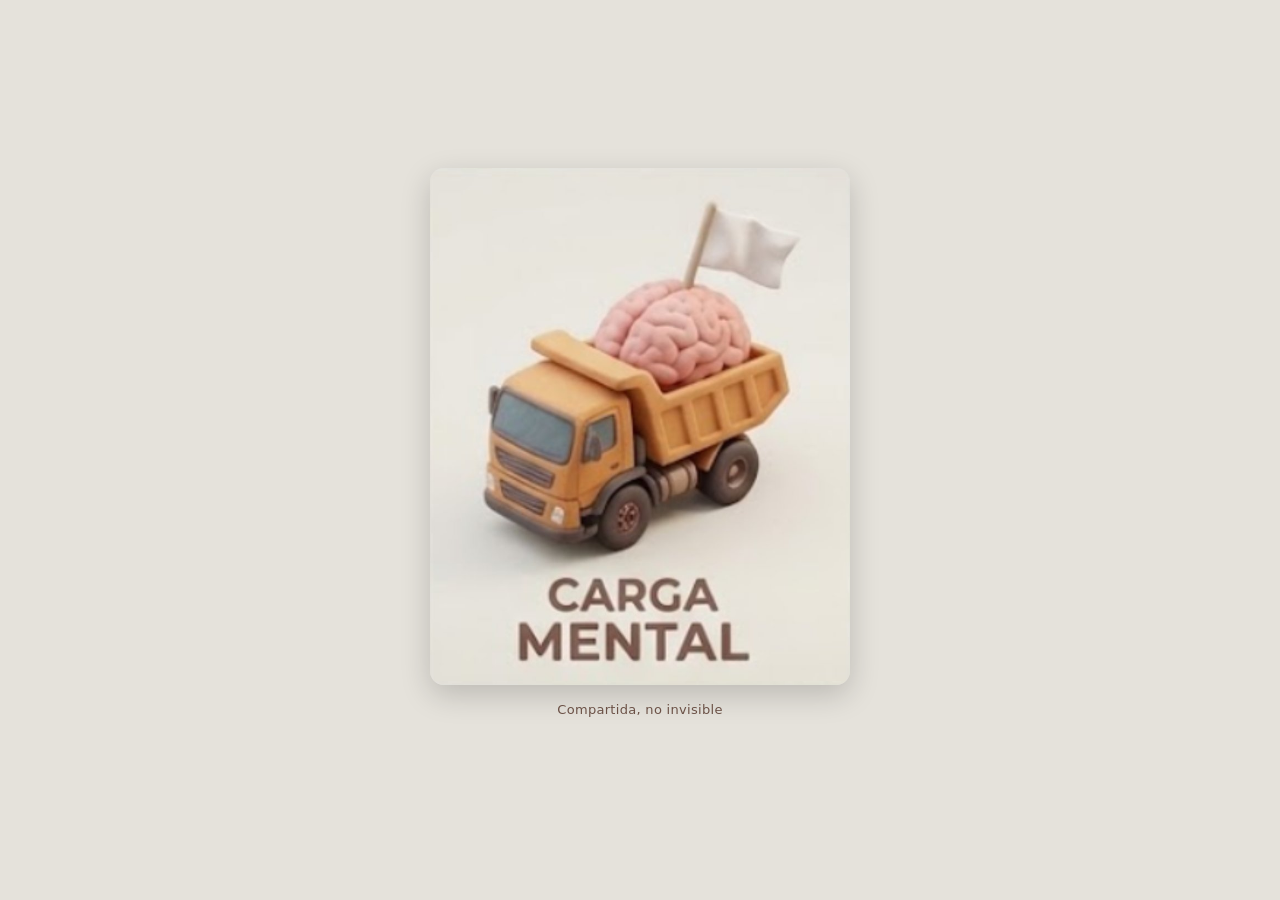
==== carga-mental/index.html @ f7134ab6 "Carga Mental v1.0.0: primera versión publicada y plan de 100 mejoras PICU Pocket: el service worker " ====
<!doctype html>
<html lang="es-AR">
<head>
<meta charset="utf-8">
<meta name="viewport" content="width=device-width,initial-scale=1,viewport-fit=cover">
<title>Carga Mental</title>
<link rel="manifest" href="manifest.json">
<meta name="theme-color" content="#7c5440">
<link rel="apple-touch-icon" href="icon-192.png">
<link rel="icon" href="icon-192.png">
<style>
:root{--bg:#f4efe8;--card:#fff;--ink:#1f2937;--mut:#6b7280;--line:#e6ddd2;--pri:#7c5440;--pri2:#f3e4d8;--warn:#b45309;--warnbg:#fef3c7;--bad:#b91c1c;--badbg:#fee2e2;--ok:#15803d}
*{box-sizing:border-box;-webkit-tap-highlight-color:transparent}
html,body{margin:0;background:var(--bg);color:var(--ink);font:15px/1.4 system-ui,-apple-system,"Segoe UI",Roboto,sans-serif}
header{position:sticky;top:0;z-index:5;display:flex;align-items:center;justify-content:space-between;padding:12px 14px calc(10px);background:var(--pri);color:#fff}
.brand{font-weight:700;font-size:18px;letter-spacing:.2px;display:flex;align-items:center;gap:10px}
.brand img{width:38px;height:38px;border-radius:10px;box-shadow:0 1px 4px rgba(0,0,0,.25)}
#splash{position:fixed;inset:0;z-index:50;background:#e5e2db;display:flex;flex-direction:column;align-items:center;justify-content:center;transition:opacity .5s}
#splash img{width:min(78vw,420px);border-radius:14px;box-shadow:0 10px 30px rgba(0,0,0,.18)}
#splash p{color:#6b5146;font-size:13px;margin-top:16px;letter-spacing:.3px}
#splash.out{opacity:0;pointer-events:none}
.welcome img{display:block;width:62%;max-width:260px;margin:0 auto 10px;border-radius:12px}
.brand small{display:block;font-weight:400;font-size:11px;opacity:.8}
#who{border:0;border-radius:999px;padding:6px 12px;background:rgba(255,255,255,.18);color:#fff;font:inherit;font-weight:600}
.sync{font-size:12px;text-align:center;padding:4px;color:var(--mut)}
main{padding:8px 12px 96px;max-width:720px;margin:0 auto}
nav{position:fixed;bottom:0;left:0;right:0;display:flex;background:#fff;border-top:1px solid var(--line);padding-bottom:env(safe-area-inset-bottom);z-index:5}
nav button{flex:1;border:0;background:none;padding:8px 2px 10px;font:inherit;font-size:11px;color:var(--mut);display:flex;flex-direction:column;align-items:center;gap:2px}
nav button b{font-size:20px;font-weight:400;line-height:1}
nav button.on{color:var(--pri);font-weight:700}
.card{background:var(--card);border:1px solid var(--line);border-radius:14px;padding:12px 14px;margin:10px 0}
h2{font-size:17px;margin:14px 2px 4px}
h3{font-size:15px;margin:0}
.row{display:flex;align-items:center;justify-content:space-between;gap:8px}
.muted{color:var(--mut);font-size:13px;margin:4px 0}
.sub{color:var(--mut);font-size:12px;margin:2px 0 6px}
.p{display:inline-flex;align-items:center;gap:4px;border-radius:999px;padding:2px 9px;font-size:12px;font-weight:600;color:#fff;white-space:nowrap;border:0;font-family:inherit}
.tag{display:inline-block;border-radius:6px;padding:1px 6px;font-size:11px;font-weight:600;background:var(--pri2);color:var(--pri)}
.tag.w{background:var(--warnbg);color:var(--warn)}
.tag.b{background:var(--badbg);color:var(--bad)}
.item{display:flex;align-items:center;gap:10px;padding:8px 0;border-top:1px solid var(--line)}
.item:first-of-type{border-top:0}
.item .t{flex:1;min-width:0}
.item .t div:first-child{font-weight:600}
.item .meta{font-size:12px;color:var(--mut)}
input[type=checkbox]{width:22px;height:22px;accent-color:var(--pri);flex:none}
button.b,.btns button{border:1px solid var(--line);background:#fff;border-radius:10px;padding:7px 11px;font:inherit;font-size:13px;color:var(--ink)}
button.pri{background:var(--pri);border-color:var(--pri);color:#fff;font-weight:600}
button.sm{padding:4px 9px;font-size:12px}
.btns{display:flex;flex-wrap:wrap;gap:6px;margin-top:8px}
.chips{display:flex;gap:6px;overflow-x:auto;padding:6px 0;scrollbar-width:none}
.chips button{border:1px solid var(--line);background:#fff;border-radius:999px;padding:5px 11px;font:inherit;font-size:13px;white-space:nowrap}
.chips button.on{background:var(--pri);color:#fff;border-color:var(--pri)}
details summary{cursor:pointer;color:var(--pri);font-size:13px;font-weight:600;padding:6px 0}
.steps{display:flex;gap:6px;margin-top:8px}
.steps button{flex:1;border:1.5px dashed var(--line);border-radius:10px;background:#fff;padding:8px 4px;font:inherit;font-size:12px;line-height:1.2}
.steps button.done{border:1.5px solid var(--ok);background:#f0fdf4;color:var(--ok)}
.steps button.next{border:1.5px solid var(--pri);background:var(--pri2);font-weight:700}
.steps small{display:block;font-size:10px;color:var(--mut);font-weight:400}
.week{display:grid;grid-template-columns:repeat(5,1fr);gap:6px}
.day{border:1px solid var(--line);border-radius:10px;padding:6px 4px;text-align:center;font-size:11px;background:#fff}
.day.today{border-color:var(--pri);box-shadow:0 0 0 2px var(--pri2)}
.day b{display:block;font-size:13px}
.day .p{display:block;margin:3px auto;padding:2px 4px;font-size:11px;width:100%}
.day .lbl{color:var(--mut);font-size:10px;margin-top:4px}
.warnbox{background:var(--warnbg);color:var(--warn);border-radius:10px;padding:8px 10px;font-size:13px;margin-top:8px}
.bar{height:8px;background:var(--line);border-radius:9px;overflow:hidden;margin:6px 0}
.bar i{display:block;height:100%;background:var(--pri)}
.msgs{display:flex;flex-direction:column;gap:6px}
.msg{max-width:82%;padding:7px 11px;border-radius:14px;background:#fff;border:1px solid var(--line);align-self:flex-start}
.msg.me{align-self:flex-end;background:var(--pri2);border-color:#e3c9b6}
.msg .meta{font-size:11px;color:var(--mut)}
.composer{position:fixed;left:0;right:0;bottom:calc(58px + env(safe-area-inset-bottom));display:flex;gap:6px;padding:8px 12px;background:var(--bg);border-top:1px solid var(--line);max-width:720px;margin:0 auto}
.composer input{flex:1}
input[type=text],input[type=number],input[type=date],select,textarea{width:100%;border:1px solid var(--line);border-radius:10px;padding:9px 10px;font:inherit;background:#fff;color:var(--ink)}
textarea{min-height:90px;font-family:ui-monospace,monospace;font-size:12px}
label.f{display:block;font-size:12px;color:var(--mut);margin:10px 0 3px}
.modal{position:fixed;inset:0;background:rgba(0,0,0,.4);z-index:20;display:flex;align-items:flex-end;justify-content:center}
.modal.hidden{display:none}
.sheet{background:var(--bg);width:100%;max-width:720px;max-height:90vh;overflow:auto;border-radius:18px 18px 0 0;padding:16px 16px calc(20px + env(safe-area-inset-bottom))}
.sheet h3{font-size:17px;margin-bottom:6px}
#toast{position:fixed;left:50%;bottom:90px;transform:translateX(-50%);background:#111827;color:#fff;padding:9px 14px;border-radius:10px;font-size:13px;opacity:0;transition:opacity .25s;pointer-events:none;z-index:30;max-width:90%}
#toast.on{opacity:.95}
.log{font-size:13px;padding:5px 0;border-top:1px solid var(--line)}
.log:first-child{border-top:0}
.big{font-size:22px}
.legend{display:flex;flex-wrap:wrap;gap:6px;margin:6px 0}
.credit{text-align:center;color:var(--mut);font-size:12px;margin:18px 0}
</style>
</head>
<body>
<div id="splash" onclick="this.classList.add('out')"><img src="cover.jpg" alt="Carga Mental"><p>Compartida, no invisible</p></div>
<header>
  <div class="brand"><img src="icon-192.png" alt=""><div>Carga Mental<small>Compartida, no invisible</small></div></div>
  <button id="who" onclick="A.settings()">⚙</button>
</header>
<div id="sync" class="sync"></div>
<main id="main"></main>
<nav id="nav"></nav>
<div id="modal" class="modal hidden" onclick="if(event.target===this)A.close()"><div class="sheet" id="sheet"></div></div>
<div id="toast"></div>

<script>
'use strict';
/* ============ Constantes ============ */
const VERSION = '1.0.0';
const DAY = 86400000;
const COLS = ['stores','items','tasks','checks','salud','indic','areas','msgs','weeks','log'];
const M = {
  gonzalo:{n:'Gonzalo', r:'Papá', c:'#2563eb'},
  dani:{n:'Dani', r:'Mamá · Daniela, esposa', c:'#db2777'},
  daniela:{n:'Daniela', r:'Empleada de limpieza', c:'#059669'},
  joaco:{n:'Joaco', r:'Hijo · Joaquín, 10 años', c:'#d97706'},
  abuelos:{n:'Abuelos', r:'Buscan a Joaco los lunes', c:'#7c3aed'},
  ambos:{n:'Ambos', r:'Gonzalo y Dani', c:'#64748b'}
};
const DOW = ['Dom','Lun','Mar','Mié','Jue','Vie','Sáb'];
const DOWL = ['domingo','lunes','martes','miércoles','jueves','viernes','sábado'];

/* ============ Utilidades ============ */
const $ = s => document.querySelector(s);
const esc = s => String(s ?? '').replace(/[&<>"']/g, c => ({'&':'&amp;','<':'&lt;','>':'&gt;','"':'&quot;',"'":'&#39;'}[c]));
const uid = () => Date.now().toString(36) + Math.random().toString(36).slice(2,6);
const pad = n => String(n).padStart(2,'0');
const dk = (d = new Date()) => `${d.getFullYear()}-${pad(d.getMonth()+1)}-${pad(d.getDate())}`;
const parseDk = s => { const [y,m,d] = s.split('-').map(Number); return new Date(y, m-1, d); };
function monday(d){ const x = new Date(d.getFullYear(), d.getMonth(), d.getDate()); x.setDate(x.getDate() - ((x.getDay()+6)%7)); return x; }
function ago(ts){
  if(!ts) return 'sin registro';
  const m = Math.round((Date.now()-ts)/60000);
  if(m < 1) return 'recién'; if(m < 60) return `hace ${m} min`;
  const h = Math.round(m/60); if(h < 24) return `hace ${h} h`;
  const d = Math.round(h/24); return d === 1 ? 'ayer' : `hace ${d} días`;
}
function fdate(s){ if(!s) return ''; const d = parseDk(s); return `${DOW[d.getDay()]} ${d.getDate()}/${d.getMonth()+1}`; }
function daysTo(s){ return Math.round((parseDk(s) - parseDk(dk()))/DAY); }
const P = (id, extra='') => { const m = M[id] || {n:id, c:'#9ca3af'}; return `<span class="p" style="background:${m.c}" ${extra}>${esc(m.n)}</span>`; };
const PB = (id, onclick) => { const m = M[id] || {n:id, c:'#9ca3af'}; return `<button class="p" style="background:${m.c}" onclick="${onclick}">${esc(m.n)} ⟳</button>`; };
function toast(t){ const el = $('#toast'); el.textContent = t; el.classList.add('on'); clearTimeout(toast._t); toast._t = setTimeout(() => el.classList.remove('on'), 2200); }

/* ============ Datos iniciales ============ */
function seed(){
  const S = {}; COLS.forEach(c => S[c] = {});
  const add = (c, o) => S[c][o.id] = o;
  [
    {id:'naturista', name:'Naturista', icon:'🌰', how:'Negocio de cercanía', owner:'gonzalo', ord:1},
    {id:'verduleria', name:'Verdulería', icon:'🥬', how:'Varias veces por semana', owner:'ambos', ord:2},
    {id:'super', name:'Supermercado', icon:'🛒', how:'Pedido online semanal', owner:'gonzalo', ord:3},
    {id:'ml', name:'MercadoLibre', icon:'📦', how:'Pedido online', owner:'gonzalo', ord:4},
    {id:'berardi', name:'Berardi (pescados)', icon:'🐟', how:'Pedido por la web', owner:'gonzalo', ord:5}
  ].forEach(s => add('stores', s));
  const it = (id, name, store, every) => add('items', {id:'i_'+id, name, store, every, last:null, state:'ok'});
  it('semillas','Semillas','naturista',14); it('frutos','Frutos secos','naturista',14);
  it('snacks','Snacks de Joaco','naturista',7); it('huevos','Huevos (gallinas alimentadas a maíz)','naturista',7);
  it('frutas','Frutas','verduleria',3); it('verduras','Verduras','verduleria',3);
  it('agua','Agua','super',7); it('soda','Soda','super',7); it('atun','Latas de atún','super',14);
  it('limpieza','Artículos de limpieza','super',14); it('papcocina','Papel de cocina','super',10);
  it('higienico','Papel higiénico','super',10); it('panuelos','Pañuelos descartables','super',14);
  it('pastillas','Pastillas para el lavavajillas','super',21); it('jabonropa','Jabón para la ropa','super',21);
  it('yerba','Yerba','ml',21); it('pescado','Pescado','berardi',14);

  add('tasks', {id:'t_lava', kind:'cycle', name:'Lavavajillas', icon:'🍽️', owner:'gonzalo', steps:['Cargar','Encender','Guardar'], cur:{}, lastDone:null, ord:1});
  add('tasks', {id:'t_ropa', kind:'cycle', name:'Ropa', icon:'👕', owner:'ambos', steps:['Lavar','Colgar','Doblar','Guardar'], cur:{}, lastDone:null, ord:2});
  add('tasks', {id:'t_orden', kind:'rec', name:'Orden general (cocina y living)', icon:'🧺', owner:'ambos', every:1, last:null, ord:3});
  add('tasks', {id:'t_riego', kind:'rec', name:'Regar el limonero', icon:'🍋', owner:'gonzalo', every:3, last:null, ord:4});
  add('tasks', {id:'t_fert', kind:'rec', name:'Fertilizar el limonero', icon:'🍋', owner:'gonzalo', every:45, last:null, ord:5});

  add('checks', {id:'mochila', date:'', done:{}, list:['Carpetas y cuadernos del día','Cartuchera','Snack','Botella de agua','Tarea hecha','Comunicados firmados','Ropa de mañana preparada']});
  add('checks', {id:'daniela', next:'', hours:'', coord:'dani', note:'Viene 1 vez por semana (a veces 2, una más corta).'});

  const sa = (id, name, every, note='') => add('salud', {id:'s_'+id, name, every, last:'', next:'', owner:'gonzalo', note});
  sa('pedia','Control pediátrico',365); sa('odonto','Odontología',180); sa('oftalmo','Oftalmología',365);
  sa('vacunas','Vacunas',0,'Próximas: calendario de los 11 años');

  const ar = (id, name, owner) => add('areas', {id:'a_'+id, name, owner});
  ar('online','Compras online (súper, MercadoLibre, Berardi)','gonzalo');
  ar('cercania','Verdulería y naturista','ambos');
  ar('stock','Revisar qué falta en la despensa','gonzalo');
  ar('lava','Lavavajillas de punta a punta','gonzalo');
  ar('ropa','Ropa de la casa','ambos');
  ar('orden','Orden general','ambos');
  ar('limon','Limonero','gonzalo');
  ar('mochila','Mochila, ropa y snacks de Joaco','ambos');
  ar('escuela','Llevar y buscar a Joaco','ambos');
  ar('salud','Turnos médicos y odontología de Joaco','gonzalo');
  ar('daniela','Indicaciones a Daniela','dani');

  add('weeks', {id:'base', days:{
    1:{lleva:'gonzalo', busca:'abuelos'},
    2:{lleva:'dani', busca:'gonzalo'},
    3:{lleva:'gonzalo', busca:'gonzalo'},
    4:{lleva:'gonzalo', busca:'gonzalo'},
    5:{lleva:'dani', busca:'dani'}
  }});
  return S;
}

/* ============ Estado + persistencia local ============ */
const LS = {data:'cm_data', me:'cm_me', cfg:'cm_fb', code:'cm_code', tab:'cm_tab'};
let S;
try { S = JSON.parse(localStorage.getItem(LS.data)); } catch(e) {}
if(!S){ S = seed(); }
COLS.forEach(c => S[c] = S[c] || {});
let me = localStorage.getItem(LS.me) || '';
let tab = localStorage.getItem(LS.tab) || 'hoy';
let storeFilter = 'todos';
let weekOffset = 0;
function save(){ try { localStorage.setItem(LS.data, JSON.stringify(S)); } catch(e) {} }
const clean = o => JSON.parse(JSON.stringify(o));

/* ============ Sincronización (Firebase, opcional) ============ */
let fs = null, syncState = 'local';
const FBV = '10.12.2';
const remotePath = col => fs.collection('hogares').doc(localStorage.getItem(LS.code)).collection(col);

function put(col, obj, act){
  obj.at = Date.now(); obj.by = me;
  S[col][obj.id] = obj; save();
  if(fs) remotePath(col).doc(obj.id).set(clean(obj)).catch(e => console.warn(e));
  if(act) logAct(act);
  render();
}
function del(col, id, act){
  delete S[col][id]; save();
  if(fs) remotePath(col).doc(id).delete().catch(e => console.warn(e));
  if(act) logAct(act);
  render();
}
function logAct(act){
  const o = {id:uid(), at:Date.now(), by:me, act};
  S.log[o.id] = o;
  const ids = Object.values(S.log).sort((a,b) => b.at - a.at).slice(150).map(x => x.id);
  ids.forEach(i => delete S.log[i]);
  save();
  if(fs) remotePath('log').doc(o.id).set(o).catch(()=>{});
}
function loadScript(src){ return new Promise((ok, bad) => { const s = document.createElement('script'); s.src = src; s.onload = ok; s.onerror = bad; document.head.appendChild(s); }); }
function parseCfg(txt){
  const m = String(txt).match(/\{[\s\S]*\}/); if(!m) throw new Error('No encontré la configuración');
  let j = m[0].replace(/\/\/.*$/gm,'').replace(/'/g,'"').replace(/([{,]\s*)([A-Za-z_]\w*)\s*:/g,'$1"$2":').replace(/,\s*}/g,'}');
  const c = JSON.parse(j); if(!c.apiKey || !c.projectId) throw new Error('Falta apiKey o projectId'); return c;
}
async function connect(){
  const raw = localStorage.getItem(LS.cfg), code = localStorage.getItem(LS.code);
  if(!raw || !code) { syncState = 'local'; renderSync(); return; }
  syncState = 'conectando'; renderSync();
  try{
    const cfg = JSON.parse(raw);
    for(const p of ['app','auth','firestore']) await loadScript(`https://www.gstatic.com/firebasejs/${FBV}/firebase-${p}-compat.js`);
    if(!firebase.apps.length) firebase.initializeApp(cfg);
    await firebase.auth().signInAnonymously();
    const db = firebase.firestore();
    try { await db.enablePersistence({synchronizeTabs:true}); } catch(e) {}
    fs = db;
    for(const col of COLS){
      // Primera vez: si la nube está vacía subo lo local; si no, la nube manda.
      let snap = null;
      try { snap = await remotePath(col).get({source:'server'}); } catch(e) {}
      if(snap){
        if(snap.empty){ if(col !== 'log') Object.values(S[col]).forEach(o => remotePath(col).doc(o.id).set(clean(o))); }
        else { S[col] = {}; snap.forEach(d => S[col][d.id] = d.data()); }
      }
      let first = true;
      remotePath(col).onSnapshot(sn => {
        sn.docChanges().forEach(ch => {
          if(ch.type === 'removed'){ delete S[col][ch.doc.id]; return; }
          const d = ch.doc.data(); S[col][ch.doc.id] = d;
          if(!first && !ch.doc.metadata.hasPendingWrites && d.by && d.by !== me){
            if(col === 'log') notify(`${M[d.by]?.n || d.by}`, d.act);
            if(col === 'msgs') notify(`💬 ${M[d.by]?.n || d.by}`, d.text);
          }
        });
        first = false; save(); render();
      }, e => { syncState = 'error'; renderSync(); console.warn(e); });
    }
    syncState = 'nube'; save(); render();
  }catch(e){ console.warn(e); syncState = 'error'; renderSync(); }
}
async function notify(title, body){
  if(document.visibilityState === 'visible'){ toast(`${title}: ${body}`); return; }
  if(!('Notification' in window) || Notification.permission !== 'granted') return;
  try { const r = await navigator.serviceWorker.ready; r.showNotification(title, {body, icon:'icon-192.png', badge:'icon-192.png', tag:'cm-'+Date.now()}); }
  catch(e) { new Notification(title, {body}); }
}
function renderSync(){
  const t = {local:'📱 Solo en este teléfono · conectá la nube en ⚙', conectando:'⏳ Conectando…', nube:'☁️ Sincronizado con la familia', error:'⚠️ Error de sincronización · revisá ⚙'}[syncState];
  $('#sync').textContent = navigator.onLine || syncState === 'local' ? t : '📴 Sin conexión · se sincroniza al volver';
}

/* ============ Lógica de dominio ============ */
const sorted = (col, f = 'ord') => Object.values(S[col]).sort((a,b) => (a[f] ?? 0) - (b[f] ?? 0) || String(a.name).localeCompare(b.name));
const isDue = i => i.last && (Date.now() - i.last) >= i.every * DAY;
const needs = i => i.state === 'list' || isDue(i);
const recDue = t => !t.last || (Date.now() - t.last) >= t.every * DAY;
const mine = owner => owner === me || (owner === 'ambos' && (me === 'gonzalo' || me === 'dani'));

function weekCfg(mon){
  const id = 'w-' + dk(mon);
  return S.weeks[id] || {id, tueNight:false, office:[4], over:{}};
}
function avail(p, dow, w){
  if(p === 'gonzalo') return {am: !(dow === 2 || dow === 5 || (dow === 3 && w.tueNight)), pm: !(dow === 1 || dow === 5)};
  if(p === 'dani') return {am:true, pm: !(dow === 1 || dow === 3)};
  return {am:true, pm:true};
}
function joacoDay(date){
  const dow = date.getDay(); if(dow === 0 || dow === 6) return null;
  const w = weekCfg(monday(date)); const b = (S.weeks.base?.days || {})[dow] || {lleva:'dani', busca:'dani'};
  let lleva = b.lleva, busca = b.busca;
  if(w.tueNight && dow === 3 && lleva === 'gonzalo') lleva = 'dani';
  const o = (w.over || {})[dow] || {}; lleva = o.lleva || lleva; busca = o.busca || busca;
  const warn = [];
  if(!avail(lleva, dow, w).am) warn.push(`${M[lleva].n} no está a la mañana`);
  if(!avail(busca, dow, w).pm) warn.push(`${M[busca].n} no está a la tarde`);
  return {lleva, busca, warn};
}
function status(p, date){
  const dow = date.getDay(), w = weekCfg(monday(date)), out = [];
  if(p === 'gonzalo'){
    if(dow === 1) out.push('Guardia desde las 16 h');
    if(dow === 2) out.push('Sale de guardia 9 h · llega 10:30', 'Pádel a la tarde');
    if(dow === 2 && w.tueNight) out.push('Guardia de noche');
    if(dow === 3) out.push(w.tueNight ? 'Llega de guardia 9:30' : 'En casa');
    if(dow === 4) out.push('Tenis a la mañana', 'Guardia desde las 20 h');
    if(dow === 5) out.push('De guardia hasta las 20 h · llega 21:30');
    if(dow === 0 || dow === 6) out.push('En casa');
  }
  if(p === 'dani'){
    if(dow >= 1 && dow <= 5) out.push((w.office || []).includes(dow) ? 'Oficina' : 'Home office');
    if(dow === 1 || dow === 3) out.push('Posgrado a la tarde');
    if(dow === 0 || dow === 6) out.push('En casa');
  }
  return out.join(' · ');
}

/* ============ Acciones ============ */
const A = {
  go(t){ tab = t; localStorage.setItem(LS.tab, t); render(); scrollTo(0,0); },
  close(){ $('#modal').classList.add('hidden'); },
  open(html){ $('#sheet').innerHTML = html; $('#modal').classList.remove('hidden'); },

  setMe(p){ me = p; localStorage.setItem(LS.me, p); if(p === 'daniela') tab = 'daniela'; A.close(); render(); },

  // Compras
  filter(s){ storeFilter = s; render(); },
  need(id){ const i = S.items[id]; i.state = 'list'; put('items', i, `anotó ${i.name} (${S.stores[i.store]?.name})`); toast('Agregado a la lista'); },
  bought(id){ const i = S.items[id]; i.state = 'ok'; i.last = Date.now(); i.lastBy = me; put('items', i, `compró ${i.name}`); toast('¡Comprado! ✔'); },
  unlist(id){ const i = S.items[id]; i.state = 'ok'; if(isDue(i)) i.last = Date.now(); put('items', i, `sacó ${i.name} de la lista`); },
  allList(sid){ Object.values(S.items).filter(i => i.store === sid).forEach(i => { i.state = 'list'; i.at = Date.now(); i.by = me; S.items[i.id] = i; if(fs) remotePath('items').doc(i.id).set(clean(i)); }); save(); logAct(`armó el pedido habitual de ${S.stores[sid].name}`); render(); },
  boughtAll(sid){ Object.values(S.items).filter(i => i.store === sid && needs(i)).forEach(i => { i.state = 'ok'; i.last = Date.now(); i.lastBy = me; i.at = Date.now(); i.by = me; if(fs) remotePath('items').doc(i.id).set(clean(i)); }); save(); logAct(`hizo la compra de ${S.stores[sid].name}`); render(); toast('Compra registrada ✔'); },
  cycleStore(sid){ const s = S.stores[sid]; const o = ['gonzalo','dani','ambos']; s.owner = o[(o.indexOf(s.owner)+1) % o.length]; put('stores', s, `ahora ${M[s.owner].n} se encarga de ${s.name}`); },
  share(sid){
    const s = S.stores[sid]; const list = Object.values(S.items).filter(i => i.store === sid && needs(i));
    if(!list.length) return toast('No hay nada pendiente');
    const txt = `${s.icon} *${s.name}* — lista\n` + list.map(i => `• ${i.name}${i.note ? ' ('+i.note+')' : ''}`).join('\n') + `\n\n— Carga Mental`;
    location.href = 'https://wa.me/?text=' + encodeURIComponent(txt);
  },
  itemForm(id, sid){
    const i = id ? S.items[id] : {id:'i_'+uid(), name:'', store:sid || 'super', every:7, last:null, state:'list', note:''};
    A.open(`<h3>${id ? 'Editar' : 'Nuevo'} producto</h3>
      <label class="f">Nombre</label><input type="text" id="f_name" value="${esc(i.name)}">
      <label class="f">Dónde se compra</label><select id="f_store">${sorted('stores').map(s => `<option value="${s.id}" ${s.id===i.store?'selected':''}>${s.icon} ${esc(s.name)}</option>`).join('')}</select>
      <label class="f">Cada cuántos días se repone (aprox.)</label><input type="number" id="f_every" min="1" value="${i.every}">
      <label class="f">Detalle (marca, cantidad…)</label><input type="text" id="f_note" value="${esc(i.note || '')}">
      <div class="btns"><button class="pri" onclick="A.saveItem('${i.id}')">Guardar</button>${id ? `<button onclick="A.delItem('${i.id}')">Borrar</button>` : ''}<button onclick="A.close()">Cancelar</button></div>`);
    A._draft = i;
  },
  saveItem(id){
    const i = S.items[id] || A._draft; i.name = $('#f_name').value.trim(); if(!i.name) return toast('Poné un nombre');
    i.store = $('#f_store').value; i.every = Math.max(1, +$('#f_every').value || 7); i.note = $('#f_note').value.trim();
    A.close(); put('items', i, `editó ${i.name}`);
  },
  delItem(id){ if(!confirm('¿Borrar este producto?')) return; const n = S.items[id].name; A.close(); del('items', id, `borró ${n}`); },

  // Casa
  step(tid, k){
    const t = S.tasks[tid]; t.cur = t.cur || {};
    if(t.cur[k]) delete t.cur[k]; else t.cur[k] = {by:me, at:Date.now()};
    const all = t.steps.every((_, i) => t.cur[i]);
    if(all){ t.lastDone = {at:Date.now(), by:me, who:Object.values(t.cur).map(x => x.by)}; t.cur = {}; put('tasks', t, `completó ${t.name} ✔`); toast(`${t.name}: ciclo completo 🎉`); }
    else put('tasks', t, t.cur[k] ? `${t.name}: ${t.steps[k].toLowerCase()} ✔` : null);
  },
  recDone(tid){ const t = S.tasks[tid]; t.last = Date.now(); t.lastBy = me; put('tasks', t, `hizo: ${t.name}`); toast('Hecho ✔'); },
  cycleTask(tid){ const t = S.tasks[tid]; const o = ['gonzalo','dani','ambos']; t.owner = o[(o.indexOf(t.owner)+1) % o.length]; put('tasks', t, `${t.name} → ${M[t.owner].n}`); },
  taskForm(){
    A.open(`<h3>Nueva tarea</h3>
      <label class="f">Nombre</label><input type="text" id="f_name">
      <label class="f">Tipo</label><select id="f_kind"><option value="rec">Se repite cada X días</option><option value="cycle">Tiene etapas (como el lavavajillas)</option></select>
      <label class="f">Cada cuántos días (si se repite)</label><input type="number" id="f_every" value="7" min="1">
      <label class="f">Etapas separadas por coma (si tiene etapas)</label><input type="text" id="f_steps" placeholder="Ej: Juntar, Sacar, Reponer bolsa">
      <div class="btns"><button class="pri" onclick="A.saveTask()">Crear</button><button onclick="A.close()">Cancelar</button></div>`);
  },
  saveTask(){
    const name = $('#f_name').value.trim(); if(!name) return toast('Poné un nombre');
    const kind = $('#f_kind').value; const t = {id:'t_'+uid(), kind, name, icon:'✅', owner:'ambos', ord:99};
    if(kind === 'rec'){ t.every = Math.max(1, +$('#f_every').value || 7); t.last = null; }
    else { t.steps = $('#f_steps').value.split(',').map(s => s.trim()).filter(Boolean); if(t.steps.length < 2) return toast('Poné al menos 2 etapas'); t.cur = {}; t.lastDone = null; }
    A.close(); put('tasks', t, `creó la tarea ${name}`);
  },
  delTask(tid){ if(!confirm('¿Borrar esta tarea?')) return; const n = S.tasks[tid].name; del('tasks', tid, `borró la tarea ${n}`); },
  cycleArea(aid){ const a = S.areas[aid]; const o = ['gonzalo','dani','ambos','daniela']; a.owner = o[(o.indexOf(a.owner)+1) % o.length]; put('areas', a, `${a.name} → ${M[a.owner].n}`); },

  // Daniela
  addIndic(kind){
    const el = $('#in_' + kind); const text = el.value.trim(); if(!text) return;
    el.value = ''; put('indic', {id:'n_'+uid(), text, kind, done:false, created:Date.now()}, `dejó para Daniela: ${text}`);
  },
  toggleIndic(id){ const n = S.indic[id]; n.done = !n.done; n.doneAt = n.done ? Date.now() : null; put('indic', n, n.done ? `Daniela: hecho «${n.text}»` : null); },
  delIndic(id){ del('indic', id); },
  clearIndic(){ Object.values(S.indic).filter(n => n.done).forEach(n => del('indic', n.id)); },
  danielaForm(){
    const d = S.checks.daniela;
    A.open(`<h3>Próxima visita de Daniela</h3>
      <label class="f">Fecha</label><input type="date" id="f_next" value="${esc(d.next)}">
      <label class="f">Horario / duración</label><input type="text" id="f_hours" value="${esc(d.hours)}" placeholder="Ej: 9 a 15 h">
      <label class="f">Quién le da las indicaciones esta vez</label><select id="f_coord">${['dani','gonzalo'].map(p => `<option value="${p}" ${d.coord===p?'selected':''}>${M[p].n}</option>`).join('')}</select>
      <div class="btns"><button class="pri" onclick="A.saveDaniela()">Guardar</button><button onclick="A.close()">Cancelar</button></div>`);
  },
  saveDaniela(){ const d = S.checks.daniela; d.next = $('#f_next').value; d.hours = $('#f_hours').value; d.coord = $('#f_coord').value; A.close(); put('checks', d, `agendó a Daniela: ${fdate(d.next)}`); },
  shareDaniela(){
    const p = Object.values(S.indic).filter(n => !n.done);
    if(!p.length) return toast('No hay indicaciones pendientes');
    const tareas = p.filter(n => n.kind === 'tarea'), comidas = p.filter(n => n.kind === 'comida');
    let t = 'Hola Daniela! Para esta visita:\n';
    if(tareas.length) t += '\n🧹 *Tareas*\n' + tareas.map(n => '• ' + n.text).join('\n');
    if(comidas.length) t += '\n\n🍲 *Para cocinar*\n' + comidas.map(n => '• ' + n.text).join('\n');
    t += '\n\nGracias! 🙌';
    location.href = 'https://wa.me/?text=' + encodeURIComponent(t);
  },

  // Joaco
  week(d){ weekOffset += d; render(); },
  cycleJ(dateStr, field){
    const date = parseDk(dateStr), dow = date.getDay(), mon = monday(date), w = weekCfg(mon);
    const cur = joacoDay(date)[field]; const o = ['gonzalo','dani','abuelos'];
    const nx = o[(o.indexOf(cur)+1) % o.length];
    w.over = w.over || {}; w.over[dow] = Object.assign({}, w.over[dow], {[field]:nx});
    put('weeks', w, `${field === 'lleva' ? 'lleva' : 'busca'} a Joaco el ${DOWL[dow]} ${date.getDate()}: ${M[nx].n}`);
  },
  tueNight(monStr){ const w = weekCfg(parseDk(monStr)); w.tueNight = !w.tueNight; put('weeks', w, w.tueNight ? 'marcó guardia el martes de noche' : 'sacó la guardia del martes'); },
  office(monStr, dow){ const w = weekCfg(parseDk(monStr)); w.office = w.office || []; const i = w.office.indexOf(dow); if(i >= 0) w.office.splice(i,1); else w.office.push(dow); put('weeks', w, `Dani: ${DOWL[dow]} ${i >= 0 ? 'home office' : 'oficina'}`); },
  setBase(dow, field){ const b = S.weeks.base; const o = ['gonzalo','dani','abuelos']; b.days[dow][field] = o[(o.indexOf(b.days[dow][field])+1) % o.length]; put('weeks', b, `cambió la semana tipo (${DOWL[dow]})`); },
  mochila(k){ const c = S.checks.mochila; if(c.date !== dk()){ c.date = dk(); c.done = {}; } if(c.done[k]) delete c.done[k]; else c.done[k] = me; const all = c.list.every((_, i) => c.done[i]); put('checks', c, all ? 'dejó lista la mochila de Joaco 🎒' : null); },
  mochilaEdit(){
    const c = S.checks.mochila;
    A.open(`<h3>Checklist de la mochila</h3><p class="muted">Un ítem por renglón. Podés agregar cosas por día, ej: "Mar: ropa de Educación Física".</p>
      <textarea id="f_list" style="font-family:inherit;font-size:14px;min-height:180px">${esc(c.list.join('\n'))}</textarea>
      <div class="btns"><button class="pri" onclick="A.saveMochila()">Guardar</button><button onclick="A.close()">Cancelar</button></div>`);
  },
  saveMochila(){ const c = S.checks.mochila; c.list = $('#f_list').value.split('\n').map(s => s.trim()).filter(Boolean); c.done = {}; A.close(); put('checks', c, 'editó la checklist de la mochila'); },
  saludForm(id){
    const s = id ? S.salud[id] : {id:'s_'+uid(), name:'', every:365, last:'', next:'', owner:'gonzalo', note:''};
    A._draft = s;
    A.open(`<h3>${id ? esc(s.name) : 'Nuevo control'}</h3>
      <label class="f">Especialidad / control</label><input type="text" id="f_name" value="${esc(s.name)}">
      <label class="f">Último control</label><input type="date" id="f_last" value="${esc(s.last)}">
      <label class="f">Próximo turno</label><input type="date" id="f_next" value="${esc(s.next)}">
      <label class="f">Cada cuántos días hay que volver (0 = sin control fijo)</label><input type="number" id="f_every" value="${s.every}">
      <label class="f">Quién saca el turno y lo lleva</label><select id="f_owner">${['gonzalo','dani','ambos'].map(p => `<option value="${p}" ${s.owner===p?'selected':''}>${M[p].n}</option>`).join('')}</select>
      <label class="f">Nota</label><input type="text" id="f_note" value="${esc(s.note)}">
      <div class="btns"><button class="pri" onclick="A.saveSalud('${s.id}')">Guardar</button>${id ? `<button onclick="A.delSalud('${s.id}')">Borrar</button>` : ''}<button onclick="A.close()">Cancelar</button></div>`);
  },
  saveSalud(id){
    const s = S.salud[id] || A._draft; s.name = $('#f_name').value.trim(); if(!s.name) return toast('Poné un nombre');
    s.last = $('#f_last').value; s.next = $('#f_next').value; s.every = +$('#f_every').value || 0; s.owner = $('#f_owner').value; s.note = $('#f_note').value;
    A.close(); put('salud', s, `actualizó ${s.name} de Joaco`);
  },
  delSalud(id){ if(!confirm('¿Borrar?')) return; A.close(); del('salud', id); },

  // Chat
  send(txt){
    const el = $('#chatin'); const text = (txt || el?.value || '').trim(); if(!text) return;
    if(el) el.value = '';
    put('msgs', {id:'m_'+uid(), text});
    setTimeout(() => scrollTo(0, document.body.scrollHeight), 50);
  },

  // Ajustes
  settings(){
    const raw = localStorage.getItem(LS.cfg) || '', code = localStorage.getItem(LS.code) || ('casa-' + Math.random().toString(36).slice(2,8));
    const perm = 'Notification' in window ? Notification.permission : 'no';
    A.open(`<h3>⚙ Ajustes</h3>
      <label class="f">¿Quién usa este teléfono?</label>
      <div class="legend">${['gonzalo','dani','daniela'].map(p => `<button class="p" style="background:${M[p].c};padding:7px 12px;font-size:13px;${me===p?'outline:3px solid #111':''}" onclick="A.setMe('${p}')">${M[p].n}</button>`).join('')}</div>
      <p class="muted">${Object.keys(M).map(k => `<b>${M[k].n}</b>: ${M[k].r}`).join(' · ')}</p>

      <h3 style="margin-top:16px">☁️ Sincronizar con la familia</h3>
      <p class="muted">Estado: <b>${syncState}</b>. Pegá la configuración de Firebase (ver README) y un código de hogar. Después mandale la invitación a Dani y a Daniela.</p>
      <label class="f">Configuración de Firebase</label><textarea id="f_cfg" placeholder="const firebaseConfig = { apiKey: ... }">${esc(raw)}</textarea>
      <label class="f">Código del hogar (secreto, igual en todos los teléfonos)</label><input type="text" id="f_code" value="${esc(code)}">
      <div class="btns"><button class="pri" onclick="A.saveCfg()">Conectar</button>${raw ? `<button onclick="A.invite()">📲 Invitar por WhatsApp</button><button onclick="A.disconnect()">Desconectar</button>` : ''}</div>

      <h3 style="margin-top:16px">🔔 Avisos</h3>
      <p class="muted">Permiso: <b>${perm}</b>. Te avisa cuando otro marca algo o manda un mensaje.</p>
      <div class="btns"><button onclick="A.perm()">Activar notificaciones</button></div>

      <h3 style="margin-top:16px">💾 Copia de seguridad</h3>
      <div class="btns"><button onclick="A.exportJ()">Exportar</button><button onclick="document.getElementById('f_imp').click()">Importar</button><input type="file" id="f_imp" accept=".json" hidden onchange="A.importJ(this)"></div>
      <div class="btns"><button onclick="A.close()">Cerrar</button></div>
      <p class="credit">Carga Mental v${VERSION} · creada por Gonzalo Gabriel Pereira</p>`);
  },
  saveCfg(){
    try{
      const c = parseCfg($('#f_cfg').value); const code = $('#f_code').value.trim().toLowerCase().replace(/[^a-z0-9-]/g,'');
      if(code.length < 6) return toast('El código debe tener 6+ caracteres');
      localStorage.setItem(LS.cfg, JSON.stringify(c)); localStorage.setItem(LS.code, code);
      A.close(); toast('Conectando…'); if(fs) location.reload(); else connect();
    }catch(e){ toast('Configuración inválida: ' + e.message); }
  },
  disconnect(){ if(!confirm('¿Desconectar este teléfono de la nube? Los datos quedan guardados acá.')) return; localStorage.removeItem(LS.cfg); location.reload(); },
  invite(){
    const pay = btoa(unescape(encodeURIComponent(JSON.stringify({c:JSON.parse(localStorage.getItem(LS.cfg)), h:localStorage.getItem(LS.code)}))));
    const url = location.origin + location.pathname + '#join=' + pay;
    const t = `Te invito a *Carga Mental*, la app de la casa 🏡\nAbrí este link en Chrome y elegí quién sos:\n${url}\n\nDespués: menú ⋮ → "Agregar a pantalla principal".`;
    location.href = 'https://wa.me/?text=' + encodeURIComponent(t);
  },
  async perm(){
    if(!('Notification' in window)) return toast('Este navegador no permite avisos');
    const r = await Notification.requestPermission(); toast(r === 'granted' ? 'Avisos activados 🔔' : 'No se activaron'); A.settings();
  },
  exportJ(){ const a = document.createElement('a'); a.href = URL.createObjectURL(new Blob([JSON.stringify(S, null, 1)], {type:'application/json'})); a.download = `carga-mental-${dk()}.json`; a.click(); },
  importJ(inp){
    const f = inp.files[0]; if(!f) return; const r = new FileReader();
    r.onload = () => { try { const d = JSON.parse(r.result); COLS.forEach(c => { if(d[c]) Object.values(d[c]).forEach(o => { S[c][o.id] = o; if(fs) remotePath(c).doc(o.id).set(o); }); }); save(); A.close(); render(); toast('Importado ✔'); } catch(e) { toast('Archivo inválido'); } };
    r.readAsText(f);
  }
};

/* ============ Vistas ============ */
function vHoy(){
  const now = new Date(), j = joacoDay(now);
  let h = `<h2>Hola${me ? ', ' + esc(M[me].n) : ''} 👋</h2><p class="muted">${DOWL[now.getDay()][0].toUpperCase() + DOWL[now.getDay()].slice(1)} ${now.getDate()}/${now.getMonth()+1}</p>`;

  h += `<div class="card"><h3>📍 Hoy en casa</h3>
    <div class="item"><span>${P('gonzalo')}</span><div class="t meta">${status('gonzalo', now)}</div></div>
    <div class="item"><span>${P('dani')}</span><div class="t meta">${status('dani', now)}</div></div>
    ${j ? `<div class="item"><span>${P('joaco')}</span><div class="t meta">Lo lleva ${P(j.lleva)} · lo busca ${P(j.busca)}</div></div>${j.warn.length ? `<div class="warnbox">⚠ ${j.warn.join(' · ')}. Cambialo en la pestaña Joaco.</div>` : ''}` : ''}
    ${S.checks.daniela?.next === dk() ? `<div class="item"><span>${P('daniela')}</span><div class="t meta">Viene hoy ${esc(S.checks.daniela.hours)}</div></div>` : ''}
  </div>`;

  // Te toca
  const todo = [];
  sorted('stores').forEach(s => { const n = Object.values(S.items).filter(i => i.store === s.id && needs(i)); if(n.length) todo.push({own:s.owner, html:`${s.icon} <b>${esc(s.name)}</b>: ${n.length} para comprar`, go:`A.filter('${s.id}');A.go('compras')`}); });
  sorted('tasks').forEach(t => {
    if(t.kind === 'rec' && recDue(t)) todo.push({own:t.owner, html:`${t.icon} ${esc(t.name)} <span class="meta">· ${ago(t.last)}</span>`, btn:`<button class="b sm" onclick="A.recDone('${t.id}')">Hecho</button>`});
    if(t.kind === 'cycle'){ const k = t.steps.findIndex((_, i) => !(t.cur || {})[i]); if(Object.keys(t.cur || {}).length) todo.push({own:t.owner, html:`${t.icon} ${esc(t.name)}: falta <b>${esc(t.steps[k].toLowerCase())}</b>`, btn:`<button class="b sm" onclick="A.step('${t.id}',${k})">${esc(t.steps[k])}</button>`}); }
  });
  Object.values(S.salud).forEach(s => {
    if(s.next && daysTo(s.next) >= 0 && daysTo(s.next) <= 7) todo.push({own:s.owner, html:`🩺 Turno ${esc(s.name)}: <b>${fdate(s.next)}</b>`});
    else if(!s.next && s.every && (!s.last || daysTo(s.last) <= -s.every)) todo.push({own:s.owner, html:`🩺 Sacar turno: ${esc(s.name)}`, go:`A.go('joaco')`});
  });
  if(j){ const c = S.checks.mochila, done = c.date === dk() ? Object.keys(c.done).length : 0; if(done < c.list.length) todo.push({own:j.lleva, html:`🎒 Mochila de Joaco ${done}/${c.list.length}`, go:`A.go('joaco')`}); }
  const pend = Object.values(S.indic).filter(n => !n.done).length;
  if(S.checks.daniela?.next && daysTo(S.checks.daniela.next) >= 0 && daysTo(S.checks.daniela.next) <= 2) todo.push({own:S.checks.daniela.coord, html:`🧹 Daniela viene ${fdate(S.checks.daniela.next)} · ${pend} indicaciones`, go:`A.go('casa')`});

  const mineL = todo.filter(x => mine(x.own)), rest = todo.filter(x => !mine(x.own));
  const row = x => `<div class="item"><div class="t" ${x.go ? `onclick="${x.go}"` : ''}>${x.html}</div>${P(x.own)}${x.btn || ''}</div>`;
  h += `<div class="card"><h3>✋ Te toca</h3>${mineL.length ? mineL.map(row).join('') : '<p class="muted">Nada pendiente para vos 🙌</p>'}</div>`;
  if(rest.length) h += `<div class="card"><h3>👀 Lo de los demás</h3>${rest.map(row).join('')}</div>`;

  const logs = Object.values(S.log).sort((a,b) => b.at - a.at).slice(0, 10);
  h += `<div class="card"><h3>🕑 Últimos movimientos</h3>${logs.length ? logs.map(l => `<div class="log">${P(l.by)} ${esc(l.act)} <span class="meta">· ${ago(l.at)}</span></div>`).join('') : '<p class="muted">Todavía no hay movimientos.</p>'}</div>`;
  return h;
}

function vCompras(){
  const stores = sorted('stores');
  let h = `<div class="chips"><button class="${storeFilter==='todos'?'on':''}" onclick="A.filter('todos')">Todos</button>${stores.map(s => { const n = Object.values(S.items).filter(i => i.store === s.id && needs(i)).length; return `<button class="${storeFilter===s.id?'on':''}" onclick="A.filter('${s.id}')">${s.icon} ${esc(s.name.split(' ')[0])}${n ? ` · ${n}` : ''}</button>`; }).join('')}</div>`;
  stores.filter(s => storeFilter === 'todos' || storeFilter === s.id).forEach(s => {
    const its = Object.values(S.items).filter(i => i.store === s.id).sort((a,b) => a.name.localeCompare(b.name));
    const need = its.filter(needs), rest = its.filter(i => !needs(i));
    h += `<section class="card"><div class="row"><h3>${s.icon} ${esc(s.name)}</h3>${PB(s.owner, `A.cycleStore('${s.id}')`)}</div><div class="sub">${esc(s.how)} · se encarga ${esc(M[s.owner].n)}</div>
      ${need.length ? need.map(i => `<div class="item"><input type="checkbox" onchange="A.bought('${i.id}')" aria-label="Comprado"><div class="t" onclick="A.itemForm('${i.id}')"><div>${esc(i.name)}</div><div class="meta">${i.state === 'list' ? `anotado por ${esc(M[i.by]?.n || '—')}` : `<span class="tag w">toca reponer</span> última ${ago(i.last)}`}${i.note ? ' · ' + esc(i.note) : ''}</div></div><button class="b sm" onclick="A.unlist('${i.id}')">✕</button></div>`).join('') : '<p class="muted">Nada para comprar 👌</p>'}
      <details ${need.length ? "" : "open"}><summary>Habituales (${rest.length})</summary>${rest.map(i => `<div class="item"><div class="t" onclick="A.itemForm('${i.id}')"><div>${esc(i.name)}</div><div class="meta">cada ${i.every} días · última ${ago(i.last)}${i.lastBy ? ' (' + esc(M[i.lastBy]?.n) + ')' : ''}</div></div><button class="b sm" onclick="A.need('${i.id}')">Se acaba</button></div>`).join('')}</details>
      <div class="btns"><button onclick="A.share('${s.id}')">📲 Mandar lista</button>${need.length > 1 ? `<button onclick="A.boughtAll('${s.id}')">✔ Compré todo</button>` : ''}<button onclick="A.allList('${s.id}')">Pedido habitual</button><button onclick="A.itemForm(null,'${s.id}')">+ Producto</button></div></section>`;
  });
  h += `<p class="muted">Tocá un producto para editar cada cuánto se repone. Cuando pasa ese tiempo desde la última compra, vuelve solo a la lista.</p>`;
  return h;
}

function vCasa(){
  let h = `<h2>🧭 Quién se encarga de qué</h2><div class="card"><p class="muted">"Encargarse" es pensarlo, organizarlo y hacerlo. Tocá el nombre para cambiar.</p>${sorted('areas','name').map(a => `<div class="item"><div class="t">${esc(a.name)}</div>${PB(a.owner, `A.cycleArea('${a.id}')`)}</div>`).join('')}</div>`;

  h += `<h2>🔁 Tareas con etapas</h2>`;
  sorted('tasks').filter(t => t.kind === 'cycle').forEach(t => {
    const cur = t.cur || {}, nx = t.steps.findIndex((_, i) => !cur[i]);
    h += `<div class="card"><div class="row"><h3>${t.icon} ${esc(t.name)}</h3>${PB(t.owner, `A.cycleTask('${t.id}')`)}</div>
      <div class="steps">${t.steps.map((s, i) => `<button class="${cur[i] ? 'done' : i === nx ? 'next' : ''}" onclick="A.step('${t.id}',${i})">${cur[i] ? '✔ ' : ''}${esc(s)}<small>${cur[i] ? esc(M[cur[i].by]?.n) + ' · ' + ago(cur[i].at) : '&nbsp;'}</small></button>`).join('')}</div>
      <div class="sub" style="margin-top:6px">Último ciclo completo: ${t.lastDone ? ago(t.lastDone.at) + ' · ' + [...new Set(t.lastDone.who || [t.lastDone.by])].map(p => M[p]?.n).join(' y ') : 'todavía no'}${t.id.startsWith('t_') && !['t_lava','t_ropa'].includes(t.id) ? ` · <a href="#" onclick="A.delTask('${t.id}');return false">borrar</a>` : ''}</div></div>`;
  });

  h += `<h2>📅 Tareas que se repiten</h2><div class="card">${sorted('tasks').filter(t => t.kind === 'rec').map(t => `<div class="item"><div class="t"><div>${t.icon} ${esc(t.name)}</div><div class="meta">cada ${t.every} día${t.every > 1 ? 's' : ''} · ${t.last ? ago(t.last) + ' (' + esc(M[t.lastBy]?.n || '') + ')' : 'sin registro'} ${recDue(t) ? '<span class="tag w">toca</span>' : '<span class="tag">al día</span>'}</div></div>${PB(t.owner, `A.cycleTask('${t.id}')`)}<button class="b sm" onclick="A.recDone('${t.id}')">Hecho</button></div>`).join('')}
    <div class="btns"><button onclick="A.taskForm()">+ Nueva tarea</button></div></div>`;

  h += vDaniela(true);
  return h;
}

function vDaniela(embedded){
  const d = S.checks.daniela || {}, list = Object.values(S.indic).sort((a,b) => (a.created || 0) - (b.created || 0));
  const block = kind => list.filter(n => n.kind === kind).map(n => `<div class="item"><input type="checkbox" ${n.done ? 'checked' : ''} onchange="A.toggleIndic('${n.id}')"><div class="t"><div style="${n.done ? 'text-decoration:line-through;color:#9ca3af' : ''}">${esc(n.text)}</div><div class="meta">${esc(M[n.by]?.n || '')}${n.done ? ' · hecho ' + ago(n.doneAt) : ''}</div></div>${me !== 'daniela' ? `<button class="b sm" onclick="A.delIndic('${n.id}')">✕</button>` : ''}</div>`).join('') || '<p class="muted">Nada por ahora.</p>';
  const isD = me === 'daniela';
  let h = `<h2>🧹 ${isD ? 'Hola Daniela 👋' : 'Daniela (empleada de limpieza)'}</h2>
  <div class="card"><div class="row"><div><b>Próxima visita:</b> ${d.next ? fdate(d.next) + (d.hours ? ' · ' + esc(d.hours) : '') : 'sin fecha'}</div>${!isD ? `<button class="b sm" onclick="A.danielaForm()">Editar</button>` : ''}</div>
  <div class="sub">${esc(d.note || '')} Coordina esta vez: ${P(d.coord || 'dani')}</div></div>
  <div class="card"><h3>Tareas para hacer</h3>${block('tarea')}${!isD ? `<div class="row" style="margin-top:8px"><input type="text" id="in_tarea" placeholder="Ej: limpiar vidrios del balcón" onkeydown="if(event.key==='Enter')A.addIndic('tarea')"><button class="b" onclick="A.addIndic('tarea')">+</button></div>` : ''}</div>
  <div class="card"><h3>Para cocinar</h3>${block('comida')}${!isD ? `<div class="row" style="margin-top:8px"><input type="text" id="in_comida" placeholder="Ej: tarta de verduras" onkeydown="if(event.key==='Enter')A.addIndic('comida')"><button class="b" onclick="A.addIndic('comida')">+</button></div>` : ''}</div>`;
  if(!isD) h += `<div class="btns"><button class="pri" onclick="A.shareDaniela()">📲 Mandar indicaciones por WhatsApp</button><button onclick="A.clearIndic()">Limpiar las hechas</button></div>`;
  return h;
}

function vJoaco(){
  const today = new Date(), mon = monday(today); mon.setDate(mon.getDate() + (weekOffset + ([0,6].includes(today.getDay()) ? 1 : 0))*7);
  const w = weekCfg(mon), monStr = dk(mon);
  let h = `<h2>🧒 Joaco · ${esc(M.joaco.r)}</h2>
  <div class="card"><div class="row"><button class="b sm" onclick="A.week(-1)">◀</button><h3>Semana del ${mon.getDate()}/${mon.getMonth()+1}</h3><button class="b sm" onclick="A.week(1)">▶</button></div>
  <div class="week" style="margin-top:8px">`;
  const warns = [];
  for(let i = 0; i < 5; i++){
    const d = new Date(mon); d.setDate(d.getDate() + i); const j = joacoDay(d), ds = dk(d);
    j.warn.forEach(x => warns.push(`${DOW[d.getDay()]}: ${x}`));
    h += `<div class="day ${ds === dk() ? 'today' : ''}"><b>${DOW[d.getDay()]} ${d.getDate()}</b>
      <div class="lbl">Lleva</div><button class="p" style="background:${M[j.lleva].c}" onclick="A.cycleJ('${ds}','lleva')">${M[j.lleva].n}</button>
      <div class="lbl">Busca</div><button class="p" style="background:${M[j.busca].c}" onclick="A.cycleJ('${ds}','busca')">${M[j.busca].n}</button>
      ${j.warn.length ? '<div style="color:var(--warn)">⚠</div>' : ''}</div>`;
  }
  h += `</div>${warns.length ? `<div class="warnbox">⚠ ${warns.join('<br>⚠ ')}</div>` : ''}
  <label class="item" style="margin-top:8px"><input type="checkbox" ${w.tueNight ? 'checked' : ''} onchange="A.tueNight('${monStr}')"><div class="t">Gonzalo tiene guardia el martes de noche</div></label>
  <div class="sub">Dani va a la oficina:</div><div class="legend">${[1,2,3,4,5].map(x => `<button class="b sm" style="${(w.office || []).includes(x) ? 'background:#db2777;color:#fff;border-color:#db2777' : ''}" onclick="A.office('${monStr}',${x})">${DOW[x]}</button>`).join('')}</div>
  <details><summary>Semana tipo (base)</summary><p class="muted">Lo que se repite todas las semanas. Lo de arriba es solo para esta semana.</p>${[1,2,3,4,5].map(x => { const b = S.weeks.base.days[x]; return `<div class="item"><div class="t">${DOWL[x]}</div><span class="meta">lleva</span>${PB(b.lleva, `A.setBase(${x},'lleva')`)}<span class="meta">busca</span>${PB(b.busca, `A.setBase(${x},'busca')`)}</div>`; }).join('')}</details></div>`;

  const c = S.checks.mochila, done = c.date === dk() ? c.done : {}, n = Object.keys(done).length;
  h += `<div class="card"><div class="row"><h3>🎒 Mochila y ropa</h3><button class="b sm" onclick="A.mochilaEdit()">Editar</button></div>
    <div class="bar"><i style="width:${Math.round(100*n/Math.max(1,c.list.length))}%"></i></div>
    ${c.list.map((x, i) => `<label class="item"><input type="checkbox" ${done[i] ? 'checked' : ''} onchange="A.mochila(${i})"><div class="t"><div>${esc(x)}</div>${done[i] ? `<div class="meta">${esc(M[done[i]]?.n)}</div>` : ''}</div></label>`).join('')}
    <div class="sub">Se reinicia cada día.</div></div>`;

  h += `<div class="card"><div class="row"><h3>🩺 Salud</h3><button class="b sm" onclick="A.saludForm()">+ Control</button></div>
    ${Object.values(S.salud).sort((a,b) => a.name.localeCompare(b.name)).map(s => {
      let tag = '';
      if(s.next){ const k = daysTo(s.next); tag = k < 0 ? `<span class="tag b">turno pasado: actualizá</span>` : `<span class="tag">turno ${fdate(s.next)}</span>`; }
      else if(s.every){ if(!s.last) tag = '<span class="tag w">cargar último control</span>'; else { const k = s.every + daysTo(s.last); tag = k <= 30 ? `<span class="tag w">sacar turno${k < 0 ? ' (vencido)' : ''}</span>` : `<span class="tag">al día</span>`; } }
      return `<div class="item" onclick="A.saludForm('${s.id}')"><div class="t"><div>${esc(s.name)}</div><div class="meta">${s.last ? 'último ' + fdate(s.last) + ' · ' : ''}${tag} ${esc(s.note || '')}</div></div>${P(s.owner)}</div>`;
    }).join('')}</div>`;
  return h;
}

function vChat(){
  const ms = Object.values(S.msgs).sort((a,b) => a.at - b.at).slice(-80);
  const quick = me === 'daniela' ? ['Falta producto de limpieza','Ya terminé por hoy','¿Qué cocino?'] : ['Hoy lo busco yo a Joaco','¿Falta algo del súper?','Llego tarde','Ya hice el pedido'];
  return `<h2>💬 Mensajes</h2><div class="msgs">${ms.length ? ms.map(m => `<div class="msg ${m.by === me ? 'me' : ''}"><div class="meta">${esc(M[m.by]?.n || m.by)} · ${ago(m.at)}</div>${esc(m.text)}</div>`).join('') : '<p class="muted">Sin mensajes todavía.</p>'}</div>
    <div class="chips" style="margin:10px 0 70px">${quick.map(q => `<button onclick="A.send('${q}')">${q}</button>`).join('')}</div>
    <div class="composer"><input type="text" id="chatin" placeholder="Escribí un mensaje…" onkeydown="if(event.key==='Enter')A.send()"><button class="pri b" onclick="A.send()">Enviar</button></div>`;
}

/* ============ Render ============ */
function render(){
  const tabs = me === 'daniela'
    ? [['daniela','🧹','Indicaciones'],['chat','💬','Mensajes']]
    : [['hoy','🏠','Hoy'],['compras','🛒','Compras'],['casa','🧺','Casa'],['joaco','🧒','Joaco'],['chat','💬','Mensajes']];
  if(!tabs.some(t => t[0] === tab)) tab = tabs[0][0];
  const n = Object.values(S.items).filter(needs).length;
  $('#nav').innerHTML = tabs.map(([k, i, l]) => `<button class="${tab === k ? 'on' : ''}" onclick="A.go('${k}')"><b>${i}</b>${l}${k === 'compras' && n ? ` (${n})` : ''}</button>`).join('');
  $('#who').innerHTML = me ? `${esc(M[me].n)} ⚙` : '⚙';
  const typing = document.activeElement && ['chatin','in_tarea','in_comida'].includes(document.activeElement.id) ? {id:document.activeElement.id, v:document.activeElement.value} : null;
  $('#main').innerHTML = ({hoy:vHoy, compras:vCompras, casa:vCasa, joaco:vJoaco, chat:vChat, daniela:() => vDaniela(false)})[tab]();
  if(typing){ const el = document.getElementById(typing.id); if(el){ el.value = typing.v; el.focus(); } }
  renderSync();
}

/* ============ Arranque ============ */
(function boot(){
  const m = location.hash.match(/#join=(.+)/);
  if(m){
    try { const j = JSON.parse(decodeURIComponent(escape(atob(m[1])))); localStorage.setItem(LS.cfg, JSON.stringify(j.c)); localStorage.setItem(LS.code, j.h); S = seed(); save(); } catch(e) { console.warn(e); }
    history.replaceState(null, '', location.pathname);
  }
  render();
  setTimeout(() => { const sp = $('#splash'); sp.classList.add('out'); setTimeout(() => sp.remove(), 600); }, 1400);
  if(!me) A.open(`<div class="welcome"><img src="cover.jpg" alt=""></div><h3>¡Bienvenido/a! 🏡</h3><p class="muted">Para que se vea quién hace qué, elegí quién usa este teléfono:</p>
    ${['gonzalo','dani','daniela'].map(p => `<button class="b" style="display:block;width:100%;margin:6px 0;text-align:left;border-left:6px solid ${M[p].c}" onclick="A.setMe('${p}')"><b>${M[p].n}</b> — ${M[p].r}</button>`).join('')}`);
  connect();
  addEventListener('online', renderSync); addEventListener('offline', renderSync);
  setInterval(() => { if(!document.querySelector('#modal:not(.hidden)') && !(document.activeElement && document.activeElement.tagName === 'INPUT')) render(); }, 60000);
  if('serviceWorker' in navigator && location.protocol !== 'file:') navigator.serviceWorker.register('sw.js').catch(()=>{});
})();
</script>
</body>
</html>
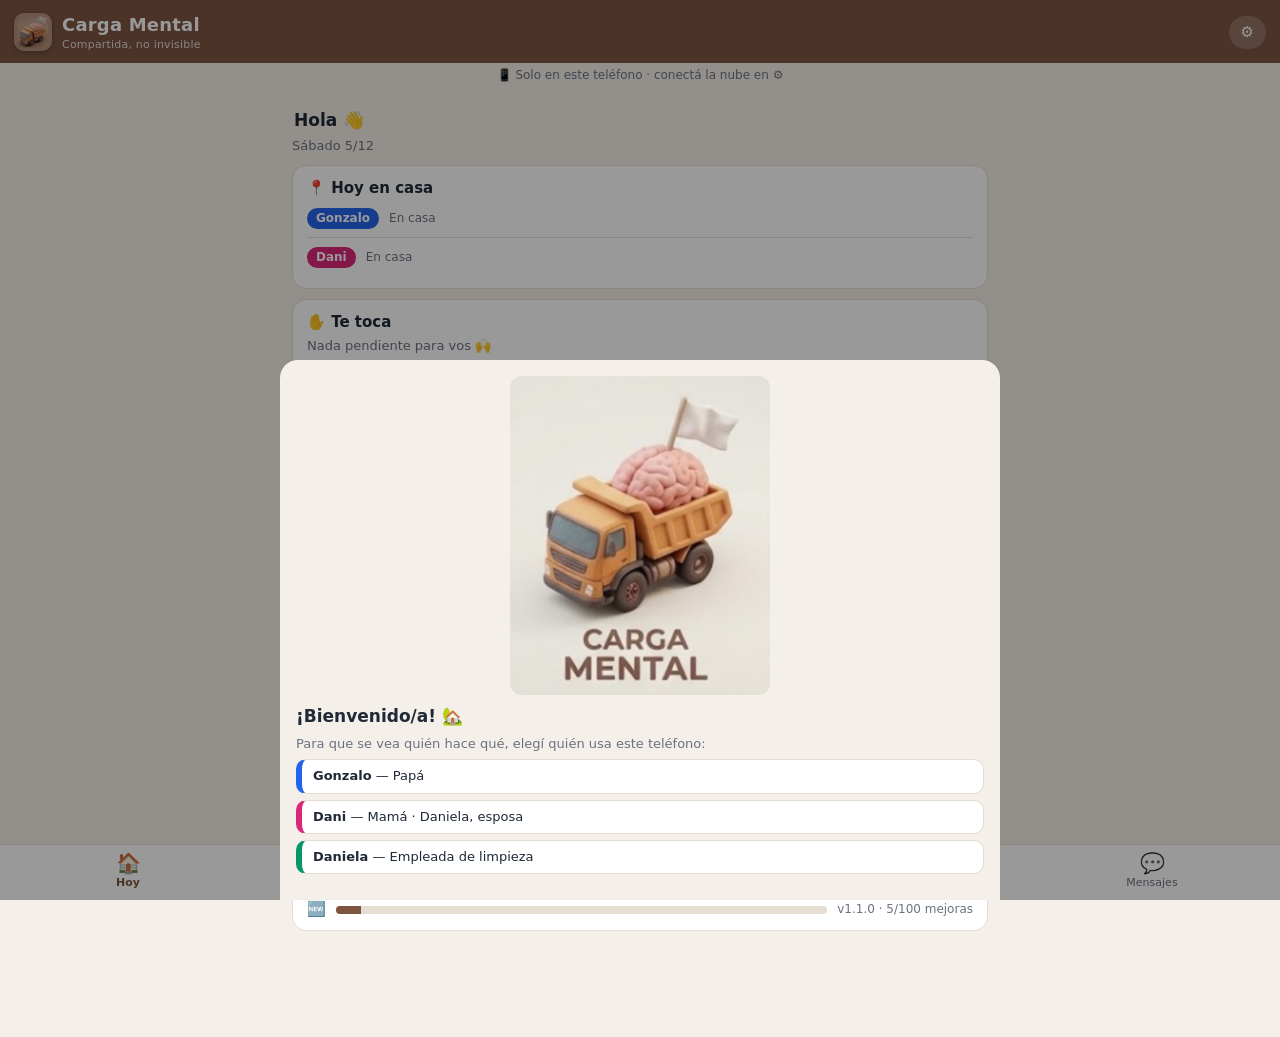
==== commit 0aebb320: "Carga Mental v1.1.0: novedades y progreso, migraciones versionadas, instalar app, accesos directos y" ====
--- a/carga-mental/index.html
+++ b/carga-mental/index.html
@@ -86,6 +86,22 @@
 .big{font-size:22px}
 .legend{display:flex;flex-wrap:wrap;gap:6px;margin:6px 0}
 .credit{text-align:center;color:var(--mut);font-size:12px;margin:18px 0}
+.newsv{border-top:1px solid var(--line);padding:10px 0 4px}
+.newsv:first-of-type{border-top:0}
+.newsv h4{margin:0 0 4px;font-size:14px;display:flex;justify-content:space-between;gap:8px}
+.newsv h4 span{font-weight:400;color:var(--mut);font-size:12px}
+.newsv ul{margin:4px 0 6px;padding-left:20px}
+.newsv li{margin:3px 0;font-size:14px}
+.newsv.cur{background:var(--pri2);border-radius:12px;padding:10px 12px;border-top:0}
+.prog{display:flex;align-items:center;gap:10px;margin:6px 0 12px}
+.prog .bar{flex:1;height:12px;margin:0}
+.prog b{font-size:20px;color:var(--pri);white-space:nowrap}
+.verlink{display:flex;align-items:center;gap:10px;width:100%;text-align:left;border:1px solid var(--line);background:var(--card);border-radius:14px;padding:10px 14px;margin:10px 0;font:inherit;color:var(--ink)}
+.verlink .bar{flex:1;margin:0}
+.verlink small{color:var(--mut);font-size:12px;white-space:nowrap}
+.install{border-color:var(--pri);background:var(--pri2)}
+.howto{padding-left:22px;margin:6px 0}
+.howto li{margin:6px 0}
 </style>
 </head>
 <body>
@@ -103,7 +119,23 @@
 <script>
 'use strict';
 /* ============ Constantes ============ */
-const VERSION = '1.0.0';
+const VERSION = '1.1.0';
+const SCHEMA = 1; // versión de la estructura de datos guardados (ver MIGRATIONS)
+/* Novedades: la primera es la versión actual. "hechas" = ítems del plan de 100 tildados hasta esa versión. */
+const NEWS = [
+  {v:'1.1.0', d:'2026-11-09', hechas:5, items:[
+    'Nueva pantalla de Novedades y progreso: muestra qué cambió y cuántas de las 100 mejoras ya están hechas. Se abre sola cuando hay una versión nueva.',
+    'Tus datos quedan protegidos al actualizar: la app guarda una copia antes de adaptar la información a la versión nueva.',
+    'Botón «Instalar app» y guía paso a paso para Android.',
+    'Accesos directos: dejá apretado el ícono del camión para ir directo a «Anotar compra», «Mensajes» u «Hoy».',
+    'Pruebas automáticas más completas antes de cada publicación.'
+  ]},
+  {v:'1.0.0', d:'2026-11-09', hechas:0, items:[
+    'Primera versión: compras por negocio con alertas, tareas por etapas, semana de Joaco según las guardias, mochila, salud, indicaciones para Daniela y mensajes.',
+    'Portada e ícono con el camión de la carga mental.',
+    'Plan de 100 mejoras, que se van sumando día a día.'
+  ]}
+];
 const DAY = 86400000;
 const COLS = ['stores','items','tasks','checks','salud','indic','areas','msgs','weeks','log'];
 const M = {
@@ -196,11 +228,35 @@
 }
 
 /* ============ Estado + persistencia local ============ */
-const LS = {data:'cm_data', me:'cm_me', cfg:'cm_fb', code:'cm_code', tab:'cm_tab'};
+const LS = {data:'cm_data', me:'cm_me', cfg:'cm_fb', code:'cm_code', tab:'cm_tab', seen:'cm_seen', noInst:'cm_noinst'};
+/* Migraciones: cada número lleva los datos de la versión anterior a esa. Nunca borran nada:
+   solo completan lo que falta. Antes de migrar se guarda una copia en cm_backup_v{n}. */
+const MIGRATIONS = {
+  1(D){ // v1.0.0 (sin número de esquema) → esquema 1
+    COLS.forEach(c => { if(!D[c] || typeof D[c] !== 'object') D[c] = {}; });
+    const b = seed();
+    ['mochila','daniela'].forEach(k => { if(!D.checks[k]) D.checks[k] = b.checks[k]; });
+    const mo = D.checks.mochila; if(!Array.isArray(mo.list)) mo.list = b.checks.mochila.list; if(!mo.done || typeof mo.done !== 'object') mo.done = {}; if(mo.date == null) mo.date = '';
+    if(!D.weeks.base || !D.weeks.base.days) D.weeks.base = b.weeks.base;
+    [1,2,3,4,5].forEach(x => { if(!D.weeks.base.days[x]) D.weeks.base.days[x] = b.weeks.base.days[x]; });
+    if(!Object.keys(D.stores).length) D.stores = b.stores;
+    Object.values(D.items).forEach(i => { if(!i.state) i.state = 'ok'; if(!(i.every > 0)) i.every = 7; if(!D.stores[i.store]) i.store = Object.keys(D.stores)[0]; });
+    Object.values(D.tasks).forEach(t => { if(!t.kind) t.kind = t.steps ? 'cycle' : 'rec'; if(t.kind === 'cycle'){ if(!Array.isArray(t.steps)) t.steps = ['Hacer']; if(!t.cur) t.cur = {}; } else if(!(t.every > 0)) t.every = 7; if(!t.owner) t.owner = 'ambos'; });
+    Object.values(D.indic).forEach(n => { if(!n.kind) n.kind = 'tarea'; });
+  }
+};
+function migrate(D){
+  const from = +D._v || 0; if(from >= SCHEMA) return false;
+  try { localStorage.setItem('cm_backup_v' + from, JSON.stringify(D)); } catch(e) {}
+  for(let v = from + 1; v <= SCHEMA; v++) MIGRATIONS[v](D);
+  D._v = SCHEMA; return true;
+}
 let S;
 try { S = JSON.parse(localStorage.getItem(LS.data)); } catch(e) {}
-if(!S){ S = seed(); }
+let fresh = false;
+if(!S || typeof S !== 'object'){ S = seed(); S._v = SCHEMA; fresh = true; }
 COLS.forEach(c => S[c] = S[c] || {});
+if(migrate(S) || fresh) try { localStorage.setItem(LS.data, JSON.stringify(S)); } catch(e) {}
 let me = localStorage.getItem(LS.me) || '';
 let tab = localStorage.getItem(LS.tab) || 'hoy';
 let storeFilter = 'todos';
@@ -273,7 +329,7 @@
         first = false; save(); render();
       }, e => { syncState = 'error'; renderSync(); console.warn(e); });
     }
-    syncState = 'nube'; save(); render();
+    MIGRATIONS[1](S); syncState = 'nube'; save(); render();
   }catch(e){ console.warn(e); syncState = 'error'; renderSync(); }
 }
 async function notify(title, body){
@@ -339,7 +395,39 @@
   close(){ $('#modal').classList.add('hidden'); },
   open(html){ $('#sheet').innerHTML = html; $('#modal').classList.remove('hidden'); },
 
-  setMe(p){ me = p; localStorage.setItem(LS.me, p); if(p === 'daniela') tab = 'daniela'; A.close(); render(); },
+  setMe(p){ const first = !me; me = p; localStorage.setItem(LS.me, p); if(p === 'daniela') tab = 'daniela'; A.close(); render(); if(first) setTimeout(maybeNews, 300); },
+
+  // Novedades y progreso
+  news(){
+    const done = NEWS[0].hechas, pct = Math.round(done);
+    try { localStorage.setItem(LS.seen, VERSION); } catch(e) {}
+    A.open(`<h3>🆕 Novedades y progreso</h3>
+      <p class="muted">Versión ${VERSION} · Cada día se suman mejoras del plan de 100.</p>
+      <div class="prog"><div class="bar" role="progressbar" aria-valuemin="0" aria-valuemax="100" aria-valuenow="${done}" aria-label="Mejoras hechas"><i style="width:${pct}%"></i></div><b>${done}/100</b></div>
+      ${NEWS.map((n, i) => `<div class="newsv ${i === 0 ? 'cur' : ''}"><h4>v${esc(n.v)}${i === 0 ? ' · lo nuevo' : ''} <span>${fdate(n.d)}</span></h4><ul>${n.items.map(x => `<li>${esc(x)}</li>`).join('')}</ul></div>`).join('')}
+      <div class="btns"><button class="pri" onclick="A.close()">¡Genial!</button></div>`);
+  },
+
+  // Instalar la app
+  install(){
+    if(!installEvt) return A.installHelp();
+    const ev = installEvt; installEvt = null;
+    ev.prompt();
+    ev.userChoice.then(r => { if(r && r.outcome === 'accepted') toast('Instalando… 📲'); render(); }).catch(() => {});
+  },
+  installHelp(){
+    A.open(`<h3>📲 Instalar Carga Mental en Android</h3>
+      <p class="muted">Así queda el ícono del camión en la pantalla del teléfono y se abre como una app, sin barra del navegador.</p>
+      <ol class="howto">
+        <li>Abrí <b>${esc(location.host + location.pathname)}</b> en <b>Chrome</b>.</li>
+        <li>Tocá los tres puntitos <b>⋮</b> arriba a la derecha.</li>
+        <li>Elegí <b>«Instalar app»</b> (en algunos teléfonos dice «Agregar a la pantalla principal»).</li>
+        <li>Confirmá con <b>Instalar</b>. Listo: buscá el camión en tu pantalla.</li>
+      </ol>
+      <p class="muted">Truco: si dejás apretado el ícono aparecen accesos directos a «Anotar compra», «Mensajes» y «Hoy».</p>
+      <div class="btns">${installEvt ? `<button class="pri" onclick="A.install()">Instalar ahora</button>` : ''}<button onclick="A.close()">Entendido</button></div>`);
+  },
+  hideInstall(){ try { localStorage.setItem(LS.noInst, '1'); } catch(e) {} render(); toast('Lo encontrás en ⚙ cuando quieras'); },
 
   // Compras
   filter(s){ storeFilter = s; render(); },
@@ -494,6 +582,10 @@
       <p class="muted">Permiso: <b>${perm}</b>. Te avisa cuando otro marca algo o manda un mensaje.</p>
       <div class="btns"><button onclick="A.perm()">Activar notificaciones</button></div>
 
+      <h3 style="margin-top:16px">📲 App en el teléfono</h3>
+      <p class="muted">${isStandalone() ? 'Ya la estás usando instalada 👌' : 'Instalala para tenerla a un toque, como cualquier app.'}</p>
+      <div class="btns">${isStandalone() ? '' : `<button onclick="A.install()">Instalar app</button>`}<button onclick="A.installHelp()">Cómo instalarla</button><button onclick="A.news()">🆕 Novedades y progreso</button></div>
+
       <h3 style="margin-top:16px">💾 Copia de seguridad</h3>
       <div class="btns"><button onclick="A.exportJ()">Exportar</button><button onclick="document.getElementById('f_imp').click()">Importar</button><input type="file" id="f_imp" accept=".json" hidden onchange="A.importJ(this)"></div>
       <div class="btns"><button onclick="A.close()">Cerrar</button></div>
@@ -521,10 +613,24 @@
   exportJ(){ const a = document.createElement('a'); a.href = URL.createObjectURL(new Blob([JSON.stringify(S, null, 1)], {type:'application/json'})); a.download = `carga-mental-${dk()}.json`; a.click(); },
   importJ(inp){
     const f = inp.files[0]; if(!f) return; const r = new FileReader();
-    r.onload = () => { try { const d = JSON.parse(r.result); COLS.forEach(c => { if(d[c]) Object.values(d[c]).forEach(o => { S[c][o.id] = o; if(fs) remotePath(c).doc(o.id).set(o); }); }); save(); A.close(); render(); toast('Importado ✔'); } catch(e) { toast('Archivo inválido'); } };
+    r.onload = () => { try { const d = JSON.parse(r.result); if(!d || typeof d !== 'object') throw 0; if(!(+d._v >= SCHEMA)){ COLS.forEach(c => d[c] = d[c] || {}); for(let v = (+d._v || 0) + 1; v <= SCHEMA; v++) MIGRATIONS[v](d); } COLS.forEach(c => { if(d[c]) Object.values(d[c]).forEach(o => { S[c][o.id] = o; if(fs) remotePath(c).doc(o.id).set(o); }); }); save(); A.close(); render(); toast('Importado ✔'); } catch(e) { toast('Archivo inválido'); } };
     r.readAsText(f);
   }
 };
+
+/* ============ Novedades e instalación ============ */
+let installEvt = null;
+const isStandalone = () => (window.matchMedia && matchMedia('(display-mode: standalone)').matches) || navigator.standalone === true;
+addEventListener('beforeinstallprompt', e => { e.preventDefault(); installEvt = e; if(tab === 'hoy') render(); });
+addEventListener('appinstalled', () => { installEvt = null; toast('¡App instalada! 🎉'); render(); });
+function maybeNews(){
+  if(!me || document.querySelector('#modal:not(.hidden)')) return;
+  if(localStorage.getItem(LS.seen) !== VERSION) A.news();
+}
+function verLink(){
+  const d = NEWS[0].hechas;
+  return `<button class="verlink" onclick="A.news()"><span>🆕</span><div class="bar" aria-hidden="true"><i style="width:${d}%"></i></div><small>v${VERSION} · ${d}/100 mejoras</small></button>`;
+}
 
 /* ============ Vistas ============ */
 function vHoy(){
@@ -558,8 +664,11 @@
   h += `<div class="card"><h3>✋ Te toca</h3>${mineL.length ? mineL.map(row).join('') : '<p class="muted">Nada pendiente para vos 🙌</p>'}</div>`;
   if(rest.length) h += `<div class="card"><h3>👀 Lo de los demás</h3>${rest.map(row).join('')}</div>`;
 
+  if(!isStandalone() && !localStorage.getItem(LS.noInst)) h += `<div class="card install"><h3>📲 Instalá Carga Mental</h3><p class="muted">Tenela a un toque en el teléfono, con el ícono del camión.</p><div class="btns"><button class="pri" onclick="A.install()">Instalar</button><button onclick="A.installHelp()">Cómo se hace</button><button onclick="A.hideInstall()">Ahora no</button></div></div>`;
+
   const logs = Object.values(S.log).sort((a,b) => b.at - a.at).slice(0, 10);
   h += `<div class="card"><h3>🕑 Últimos movimientos</h3>${logs.length ? logs.map(l => `<div class="log">${P(l.by)} ${esc(l.act)} <span class="meta">· ${ago(l.at)}</span></div>`).join('') : '<p class="muted">Todavía no hay movimientos.</p>'}</div>`;
+  h += verLink();
   return h;
 }
 
@@ -606,6 +715,7 @@
   <div class="card"><h3>Tareas para hacer</h3>${block('tarea')}${!isD ? `<div class="row" style="margin-top:8px"><input type="text" id="in_tarea" placeholder="Ej: limpiar vidrios del balcón" onkeydown="if(event.key==='Enter')A.addIndic('tarea')"><button class="b" onclick="A.addIndic('tarea')">+</button></div>` : ''}</div>
   <div class="card"><h3>Para cocinar</h3>${block('comida')}${!isD ? `<div class="row" style="margin-top:8px"><input type="text" id="in_comida" placeholder="Ej: tarta de verduras" onkeydown="if(event.key==='Enter')A.addIndic('comida')"><button class="b" onclick="A.addIndic('comida')">+</button></div>` : ''}</div>`;
   if(!isD) h += `<div class="btns"><button class="pri" onclick="A.shareDaniela()">📲 Mandar indicaciones por WhatsApp</button><button onclick="A.clearIndic()">Limpiar las hechas</button></div>`;
+  if(isD && !embedded) h += verLink();
   return h;
 }
 
@@ -672,10 +782,19 @@
 (function boot(){
   const m = location.hash.match(/#join=(.+)/);
   if(m){
-    try { const j = JSON.parse(decodeURIComponent(escape(atob(m[1])))); localStorage.setItem(LS.cfg, JSON.stringify(j.c)); localStorage.setItem(LS.code, j.h); S = seed(); save(); } catch(e) { console.warn(e); }
+    try { const j = JSON.parse(decodeURIComponent(escape(atob(m[1])))); localStorage.setItem(LS.cfg, JSON.stringify(j.c)); localStorage.setItem(LS.code, j.h); S = seed(); S._v = SCHEMA; save(); } catch(e) { console.warn(e); }
+    history.replaceState(null, '', location.pathname);
+  }
+  // Accesos directos del ícono (manifest shortcuts): ?go=hoy | chat | anotar
+  const go = new URLSearchParams(location.search).get('go');
+  if(go){
+    if(['hoy','compras','casa','joaco','chat'].includes(go)) tab = go;
+    if(go === 'anotar') tab = 'compras';
     history.replaceState(null, '', location.pathname);
   }
   render();
+  if(go === 'anotar' && me && me !== 'daniela') setTimeout(() => A.itemForm(null, storeFilter !== 'todos' ? storeFilter : 'super'), 200);
+  else setTimeout(maybeNews, 1600);
   setTimeout(() => { const sp = $('#splash'); sp.classList.add('out'); setTimeout(() => sp.remove(), 600); }, 1400);
   if(!me) A.open(`<div class="welcome"><img src="cover.jpg" alt=""></div><h3>¡Bienvenido/a! 🏡</h3><p class="muted">Para que se vea quién hace qué, elegí quién usa este teléfono:</p>
     ${['gonzalo','dani','daniela'].map(p => `<button class="b" style="display:block;width:100%;margin:6px 0;text-align:left;border-left:6px solid ${M[p].c}" onclick="A.setMe('${p}')"><b>${M[p].n}</b> — ${M[p].r}</button>`).join('')}`);
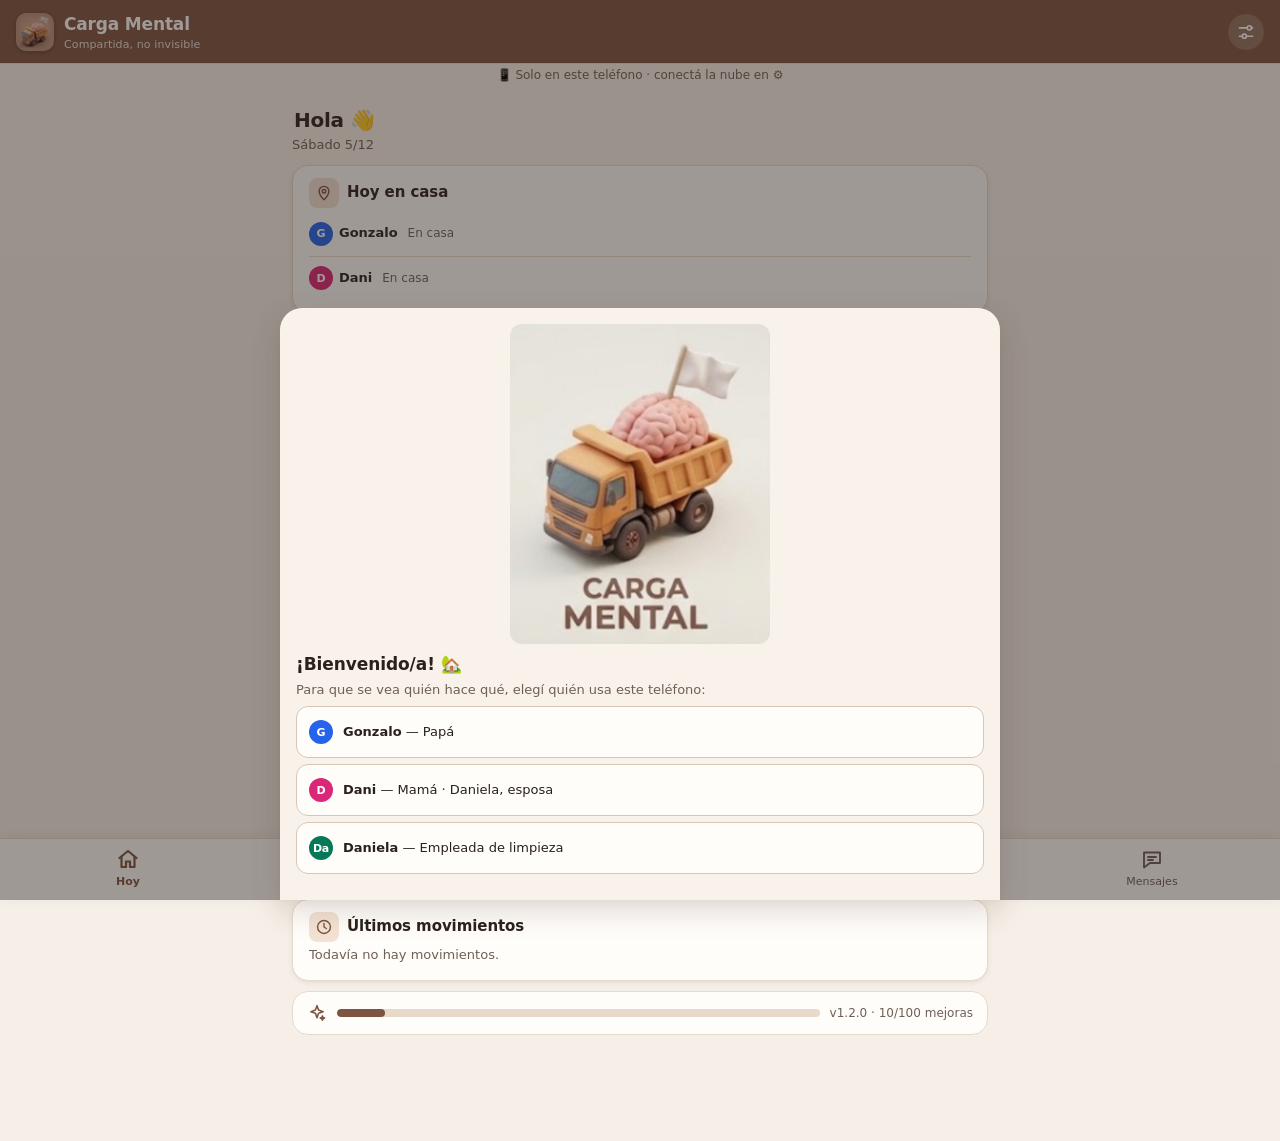
==== commit 3549dfcd: "Carga Mental v1.2.0: sistema de diseño en tono arcilla, tipografía, íconos SVG, avatares y modo oscu" ====
--- a/carga-mental/index.html
+++ b/carga-mental/index.html
@@ -6,109 +6,186 @@
 <title>Carga Mental</title>
 <link rel="manifest" href="manifest.json">
 <meta name="theme-color" content="#7c5440">
+<script>try{var t=localStorage.getItem("cm_theme");if(t==="light"||t==="dark")document.documentElement.dataset.theme=t;}catch(e){}</script>
 <link rel="apple-touch-icon" href="icon-192.png">
 <link rel="icon" href="icon-192.png">
 <style>
-:root{--bg:#f4efe8;--card:#fff;--ink:#1f2937;--mut:#6b7280;--line:#e6ddd2;--pri:#7c5440;--pri2:#f3e4d8;--warn:#b45309;--warnbg:#fef3c7;--bad:#b91c1c;--badbg:#fee2e2;--ok:#15803d}
+/* ---------- Sistema de diseño (v1.2.0) ----------
+   Colores en tono arcilla del logo. Todo color, espacio, radio y sombra sale de estos tokens. */
+:root{
+  color-scheme:light;
+  /* color */
+  --bg:#f5efe7; --card:#fffdfa; --sheet:#f8f2ea; --field:#fff; --ink:#2b211c; --mut:#6f6057; --line:#e7dacb; --line2:#d9c7b5;
+  --pri:#7c5440; --pri-tx:#7c5440; --pri-on:#fff; --pri2:#f3e2d4; --pri2-line:#e3c9b6; --hdr:#7c5440; --hdr-tx:#fff;
+  --warn:#8f4508; --warnbg:#fcefd4; --bad:#a3191b; --badbg:#fde3df; --ok:#2c7139; --okbg:#e7f4ea;
+  --toast:#2b211c; --toast-tx:#fff; --scrim:rgba(43,33,28,.45);
+  /* espacio */
+  --s1:4px; --s2:8px; --s3:12px; --s4:16px; --s5:24px; --s6:32px;
+  /* radios */
+  --r1:8px; --r2:12px; --r3:16px; --r4:22px; --rp:999px;
+  /* sombras */
+  --sh1:0 1px 2px rgba(74,45,28,.05),0 2px 6px rgba(74,45,28,.06);
+  --sh2:0 10px 30px rgba(74,45,28,.18);
+  /* tipografía: Roboto en Android, San Francisco en iPhone, Segoe en Windows */
+  --font:system-ui,-apple-system,"Segoe UI",Roboto,"Noto Sans","Helvetica Neue",Arial,sans-serif;
+  --fs-xs:12px; --fs-sm:13px; --fs-md:15px; --fs-lg:17px; --fs-xl:20px; --fs-2xl:24px;
+  --lh:1.45;
+}
+:root[data-theme="dark"]{
+  color-scheme:dark;
+  --bg:#1a1411; --card:#261e19; --sheet:#211a16; --field:#1e1814; --ink:#f3eae2; --mut:#b9a698; --line:#3a2f28; --line2:#4a3c33;
+  --pri:#9a5d40; --pri-tx:#e3ae8e; --pri-on:#fff; --pri2:#3b2a21; --pri2-line:#5a3f30; --hdr:#2f231d; --hdr-tx:#f6e7da;
+  --warn:#f2c27b; --warnbg:#3a2b14; --bad:#f4a5a2; --badbg:#3e1d1c; --ok:#93d3a1; --okbg:#1c3223;
+  --toast:#f3eae2; --toast-tx:#1a1411; --scrim:rgba(0,0,0,.6);
+  --sh1:0 1px 2px rgba(0,0,0,.35); --sh2:0 10px 30px rgba(0,0,0,.55);
+}
+@media (prefers-color-scheme: dark){
+  :root:not([data-theme="light"]){
+    color-scheme:dark;
+    --bg:#1a1411; --card:#261e19; --sheet:#211a16; --field:#1e1814; --ink:#f3eae2; --mut:#b9a698; --line:#3a2f28; --line2:#4a3c33;
+    --pri:#9a5d40; --pri-tx:#e3ae8e; --pri-on:#fff; --pri2:#3b2a21; --pri2-line:#5a3f30; --hdr:#2f231d; --hdr-tx:#f6e7da;
+    --warn:#f2c27b; --warnbg:#3a2b14; --bad:#f4a5a2; --badbg:#3e1d1c; --ok:#93d3a1; --okbg:#1c3223;
+    --toast:#f3eae2; --toast-tx:#1a1411; --scrim:rgba(0,0,0,.6);
+    --sh1:0 1px 2px rgba(0,0,0,.35); --sh2:0 10px 30px rgba(0,0,0,.55);
+  }
+}
 *{box-sizing:border-box;-webkit-tap-highlight-color:transparent}
-html,body{margin:0;background:var(--bg);color:var(--ink);font:15px/1.4 system-ui,-apple-system,"Segoe UI",Roboto,sans-serif}
-header{position:sticky;top:0;z-index:5;display:flex;align-items:center;justify-content:space-between;padding:12px 14px calc(10px);background:var(--pri);color:#fff}
-.brand{font-weight:700;font-size:18px;letter-spacing:.2px;display:flex;align-items:center;gap:10px}
+html,body{margin:0;background:var(--bg);color:var(--ink);font:400 var(--fs-md)/var(--lh) var(--font);-webkit-font-smoothing:antialiased;text-rendering:optimizeLegibility}
+body{transition:background-color .2s}
+b,strong{font-weight:650}
+.num,.prog b,.verlink small{font-variant-numeric:tabular-nums}
+/* íconos SVG */
+.ic{width:20px;height:20px;flex:none;stroke:currentColor;fill:none;stroke-width:1.9;stroke-linecap:round;stroke-linejoin:round;vertical-align:-4px}
+.hic{display:inline-grid;place-items:center;width:30px;height:30px;border-radius:var(--r1);background:var(--pri2);color:var(--pri-tx);flex:none}
+.hic .ic{width:18px;height:18px}
+/* encabezado */
+header{position:sticky;top:0;z-index:5;display:flex;align-items:center;justify-content:space-between;padding:var(--s3) var(--s4) 10px;background:var(--hdr);color:var(--hdr-tx);box-shadow:0 1px 0 rgba(0,0,0,.08)}
+.brand{font-weight:750;font-size:var(--fs-lg);letter-spacing:-.01em;display:flex;align-items:center;gap:10px}
 .brand img{width:38px;height:38px;border-radius:10px;box-shadow:0 1px 4px rgba(0,0,0,.25)}
+.brand small{display:block;font-weight:400;font-size:11px;opacity:.82;letter-spacing:.01em}
 #splash{position:fixed;inset:0;z-index:50;background:#e5e2db;display:flex;flex-direction:column;align-items:center;justify-content:center;transition:opacity .5s}
 #splash img{width:min(78vw,420px);border-radius:14px;box-shadow:0 10px 30px rgba(0,0,0,.18)}
-#splash p{color:#6b5146;font-size:13px;margin-top:16px;letter-spacing:.3px}
+#splash p{color:#6b5146;font-size:var(--fs-sm);margin-top:var(--s4);letter-spacing:.3px}
 #splash.out{opacity:0;pointer-events:none}
-.welcome img{display:block;width:62%;max-width:260px;margin:0 auto 10px;border-radius:12px}
-.brand small{display:block;font-weight:400;font-size:11px;opacity:.8}
-#who{border:0;border-radius:999px;padding:6px 12px;background:rgba(255,255,255,.18);color:#fff;font:inherit;font-weight:600}
-.sync{font-size:12px;text-align:center;padding:4px;color:var(--mut)}
-main{padding:8px 12px 96px;max-width:720px;margin:0 auto}
-nav{position:fixed;bottom:0;left:0;right:0;display:flex;background:#fff;border-top:1px solid var(--line);padding-bottom:env(safe-area-inset-bottom);z-index:5}
-nav button{flex:1;border:0;background:none;padding:8px 2px 10px;font:inherit;font-size:11px;color:var(--mut);display:flex;flex-direction:column;align-items:center;gap:2px}
-nav button b{font-size:20px;font-weight:400;line-height:1}
-nav button.on{color:var(--pri);font-weight:700}
-.card{background:var(--card);border:1px solid var(--line);border-radius:14px;padding:12px 14px;margin:10px 0}
-h2{font-size:17px;margin:14px 2px 4px}
-h3{font-size:15px;margin:0}
-.row{display:flex;align-items:center;justify-content:space-between;gap:8px}
-.muted{color:var(--mut);font-size:13px;margin:4px 0}
-.sub{color:var(--mut);font-size:12px;margin:2px 0 6px}
-.p{display:inline-flex;align-items:center;gap:4px;border-radius:999px;padding:2px 9px;font-size:12px;font-weight:600;color:#fff;white-space:nowrap;border:0;font-family:inherit}
-.tag{display:inline-block;border-radius:6px;padding:1px 6px;font-size:11px;font-weight:600;background:var(--pri2);color:var(--pri)}
+.welcome img{display:block;width:62%;max-width:260px;margin:0 auto 10px;border-radius:var(--r2)}
+#who{display:inline-flex;align-items:center;gap:6px;border:0;border-radius:var(--rp);padding:4px 10px 4px 4px;background:rgba(255,255,255,.16);color:inherit;font:inherit;font-weight:600;font-size:var(--fs-sm);min-height:36px}
+#who .av{width:28px;height:28px;font-size:13px;box-shadow:0 0 0 2px rgba(255,255,255,.5)}
+#who.solo{padding:4px 8px}
+.sync{font-size:var(--fs-xs);text-align:center;padding:var(--s1);color:var(--mut)}
+main{padding:var(--s2) var(--s3) 96px;max-width:720px;margin:0 auto}
+/* barra inferior */
+nav{position:fixed;bottom:0;left:0;right:0;display:flex;background:var(--card);border-top:1px solid var(--line);padding-bottom:env(safe-area-inset-bottom);z-index:5;box-shadow:0 -2px 12px rgba(74,45,28,.06)}
+nav button{flex:1;border:0;background:none;padding:8px 2px 10px;font:inherit;font-size:11px;font-weight:500;color:var(--mut);display:flex;flex-direction:column;align-items:center;gap:3px;min-height:56px}
+nav button .ic{width:24px;height:24px}
+nav button.on{color:var(--pri-tx);font-weight:700}
+nav button.on .ic{stroke-width:2.2}
+/* tarjetas y títulos */
+.card{background:var(--card);border:1px solid var(--line);border-radius:var(--r3);padding:var(--s3) var(--s4);margin:10px 0;box-shadow:var(--sh1)}
+h2{font-size:var(--fs-xl);font-weight:750;letter-spacing:-.015em;line-height:1.2;margin:var(--s5) 2px var(--s1);display:flex;align-items:center;gap:var(--s2)}
+main > h2:first-child{margin-top:var(--s3)}
+h3{font-size:var(--fs-md);font-weight:700;letter-spacing:-.005em;line-height:1.25;margin:0;display:flex;align-items:center;gap:var(--s2)}
+.card > h3,.card > .row > h3{margin-bottom:var(--s1)}
+.row{display:flex;align-items:center;justify-content:space-between;gap:var(--s2)}
+.muted{color:var(--mut);font-size:var(--fs-sm);margin:var(--s1) 0}
+.sub{color:var(--mut);font-size:var(--fs-xs);margin:2px 0 6px}
+/* personas: avatares */
+.av{display:inline-grid;place-items:center;width:24px;height:24px;border-radius:50%;background:var(--c);color:#fff;font-size:11px;font-weight:700;letter-spacing:-.02em;flex:none;line-height:1}
+.avs{display:inline-flex;flex:none}
+.avs .av + .av{margin-left:-8px;box-shadow:0 0 0 2px var(--card)}
+.pp{display:inline-flex;align-items:center;gap:6px;font-size:var(--fs-sm);font-weight:600;color:var(--ink);white-space:nowrap;border:0;background:none;padding:0;font-family:inherit;vertical-align:middle}
+button.pp{border:1px solid var(--line);background:var(--card);border-radius:var(--rp);padding:3px 10px 3px 3px;min-height:34px}
+button.pp .ic{width:14px;height:14px;color:var(--mut);margin-left:-2px}
+.pp.v{flex-direction:column;gap:2px;font-size:11px;padding:4px 2px;border-radius:var(--r1);width:100%;min-height:0}
+.pp.v .av{width:26px;height:26px;font-size:12px}
+.who-pick{display:flex;gap:var(--s2);flex-wrap:wrap;margin:6px 0}
+.who-pick button{display:flex;align-items:center;gap:var(--s2);border:1.5px solid var(--line);background:var(--card);border-radius:var(--rp);padding:4px 14px 4px 4px;font:inherit;font-weight:600;color:var(--ink);min-height:44px}
+.who-pick button .av{width:34px;height:34px;font-size:14px}
+.who-pick button.on{border-color:var(--pri);background:var(--pri2)}
+.tag{display:inline-block;border-radius:6px;padding:1px 7px;font-size:11px;font-weight:650;background:var(--pri2);color:var(--pri-tx)}
 .tag.w{background:var(--warnbg);color:var(--warn)}
 .tag.b{background:var(--badbg);color:var(--bad)}
-.item{display:flex;align-items:center;gap:10px;padding:8px 0;border-top:1px solid var(--line)}
+.item{display:flex;align-items:center;gap:10px;padding:var(--s2) 0;border-top:1px solid var(--line);min-height:44px}
 .item:first-of-type{border-top:0}
 .item .t{flex:1;min-width:0}
 .item .t div:first-child{font-weight:600}
-.item .meta{font-size:12px;color:var(--mut)}
+.item .meta,.meta{font-size:var(--fs-xs);color:var(--mut)}
+.done-tx{text-decoration:line-through;color:var(--mut)}
 input[type=checkbox]{width:22px;height:22px;accent-color:var(--pri);flex:none}
-button.b,.btns button{border:1px solid var(--line);background:#fff;border-radius:10px;padding:7px 11px;font:inherit;font-size:13px;color:var(--ink)}
-button.pri{background:var(--pri);border-color:var(--pri);color:#fff;font-weight:600}
-button.sm{padding:4px 9px;font-size:12px}
-.btns{display:flex;flex-wrap:wrap;gap:6px;margin-top:8px}
+button.b,.btns button{border:1px solid var(--line2);background:var(--card);border-radius:var(--r2);padding:8px 12px;font:inherit;font-size:var(--fs-sm);font-weight:500;color:var(--ink);min-height:38px}
+button.pri,.btns button.pri{background:var(--pri);border-color:var(--pri);color:var(--pri-on);font-weight:650}
+button.sm{padding:5px 10px;font-size:var(--fs-xs);min-height:32px}
+button.b.on{background:var(--pri);border-color:var(--pri);color:var(--pri-on)}
+button.dani-on{background:#db2777;border-color:#db2777;color:#fff}
+.btns{display:flex;flex-wrap:wrap;gap:6px;margin-top:var(--s2)}
 .chips{display:flex;gap:6px;overflow-x:auto;padding:6px 0;scrollbar-width:none}
-.chips button{border:1px solid var(--line);background:#fff;border-radius:999px;padding:5px 11px;font:inherit;font-size:13px;white-space:nowrap}
-.chips button.on{background:var(--pri);color:#fff;border-color:var(--pri)}
-details summary{cursor:pointer;color:var(--pri);font-size:13px;font-weight:600;padding:6px 0}
-.steps{display:flex;gap:6px;margin-top:8px}
-.steps button{flex:1;border:1.5px dashed var(--line);border-radius:10px;background:#fff;padding:8px 4px;font:inherit;font-size:12px;line-height:1.2}
-.steps button.done{border:1.5px solid var(--ok);background:#f0fdf4;color:var(--ok)}
+.chips button{border:1px solid var(--line2);background:var(--card);color:var(--ink);border-radius:var(--rp);padding:6px 12px;font:inherit;font-size:var(--fs-sm);white-space:nowrap;min-height:36px}
+.chips button.on{background:var(--pri);color:var(--pri-on);border-color:var(--pri)}
+details summary{cursor:pointer;color:var(--pri-tx);font-size:var(--fs-sm);font-weight:650;padding:6px 0}
+.steps{display:flex;gap:6px;margin-top:var(--s2)}
+.steps button{flex:1;border:1.5px dashed var(--line2);border-radius:var(--r2);background:var(--card);color:var(--ink);padding:8px 4px;font:inherit;font-size:var(--fs-xs);line-height:1.2;min-height:48px}
+.steps button.done{border:1.5px solid var(--ok);background:var(--okbg);color:var(--ok)}
 .steps button.next{border:1.5px solid var(--pri);background:var(--pri2);font-weight:700}
 .steps small{display:block;font-size:10px;color:var(--mut);font-weight:400}
-.week{display:grid;grid-template-columns:repeat(5,1fr);gap:6px}
-.day{border:1px solid var(--line);border-radius:10px;padding:6px 4px;text-align:center;font-size:11px;background:#fff}
+.week{display:grid;grid-template-columns:repeat(5,minmax(0,1fr));gap:6px}
+.day{border:1px solid var(--line);border-radius:var(--r2);padding:6px 3px;text-align:center;font-size:11px;background:var(--card);min-width:0}
 .day.today{border-color:var(--pri);box-shadow:0 0 0 2px var(--pri2)}
-.day b{display:block;font-size:13px}
-.day .p{display:block;margin:3px auto;padding:2px 4px;font-size:11px;width:100%}
-.day .lbl{color:var(--mut);font-size:10px;margin-top:4px}
-.warnbox{background:var(--warnbg);color:var(--warn);border-radius:10px;padding:8px 10px;font-size:13px;margin-top:8px}
+.day b{display:block;font-size:var(--fs-sm)}
+.day .lbl{color:var(--mut);font-size:10px;margin-top:var(--s1)}
+.warnbox{background:var(--warnbg);color:var(--warn);border-radius:var(--r2);padding:8px 10px;font-size:var(--fs-sm);margin-top:var(--s2)}
 .bar{height:8px;background:var(--line);border-radius:9px;overflow:hidden;margin:6px 0}
-.bar i{display:block;height:100%;background:var(--pri)}
+.bar i{display:block;height:100%;background:var(--pri);border-radius:9px}
 .msgs{display:flex;flex-direction:column;gap:6px}
-.msg{max-width:82%;padding:7px 11px;border-radius:14px;background:#fff;border:1px solid var(--line);align-self:flex-start}
-.msg.me{align-self:flex-end;background:var(--pri2);border-color:#e3c9b6}
-.msg .meta{font-size:11px;color:var(--mut)}
-.composer{position:fixed;left:0;right:0;bottom:calc(58px + env(safe-area-inset-bottom));display:flex;gap:6px;padding:8px 12px;background:var(--bg);border-top:1px solid var(--line);max-width:720px;margin:0 auto}
+.msg{max-width:82%;padding:7px 11px;border-radius:var(--r3);background:var(--card);border:1px solid var(--line);align-self:flex-start}
+.msg.me{align-self:flex-end;background:var(--pri2);border-color:var(--pri2-line)}
+.msg .meta{font-size:11px;color:var(--mut);display:flex;align-items:center;gap:5px;margin-bottom:2px}
+.msg .meta .av{width:18px;height:18px;font-size:9px}
+.composer{position:fixed;left:0;right:0;bottom:calc(58px + env(safe-area-inset-bottom));display:flex;gap:6px;padding:var(--s2) var(--s3);background:var(--bg);border-top:1px solid var(--line);max-width:720px;margin:0 auto}
 .composer input{flex:1}
-input[type=text],input[type=number],input[type=date],select,textarea{width:100%;border:1px solid var(--line);border-radius:10px;padding:9px 10px;font:inherit;background:#fff;color:var(--ink)}
-textarea{min-height:90px;font-family:ui-monospace,monospace;font-size:12px}
-label.f{display:block;font-size:12px;color:var(--mut);margin:10px 0 3px}
-.modal{position:fixed;inset:0;background:rgba(0,0,0,.4);z-index:20;display:flex;align-items:flex-end;justify-content:center}
+input[type=text],input[type=number],input[type=date],select,textarea{width:100%;border:1px solid var(--line2);border-radius:var(--r2);padding:9px 10px;font:inherit;background:var(--field);color:var(--ink);min-height:42px}
+input:focus-visible,select:focus-visible,textarea:focus-visible,button:focus-visible{outline:2px solid var(--pri-tx);outline-offset:2px}
+textarea{min-height:90px;font-family:ui-monospace,monospace;font-size:var(--fs-xs)}
+label.f{display:block;font-size:var(--fs-xs);color:var(--mut);margin:10px 0 3px;font-weight:500}
+.modal{position:fixed;inset:0;background:var(--scrim);z-index:20;display:flex;align-items:flex-end;justify-content:center}
 .modal.hidden{display:none}
-.sheet{background:var(--bg);width:100%;max-width:720px;max-height:90vh;overflow:auto;border-radius:18px 18px 0 0;padding:16px 16px calc(20px + env(safe-area-inset-bottom))}
-.sheet h3{font-size:17px;margin-bottom:6px}
-#toast{position:fixed;left:50%;bottom:90px;transform:translateX(-50%);background:#111827;color:#fff;padding:9px 14px;border-radius:10px;font-size:13px;opacity:0;transition:opacity .25s;pointer-events:none;z-index:30;max-width:90%}
-#toast.on{opacity:.95}
-.log{font-size:13px;padding:5px 0;border-top:1px solid var(--line)}
+.sheet{background:var(--sheet);color:var(--ink);width:100%;max-width:720px;max-height:90vh;overflow:auto;border-radius:var(--r4) var(--r4) 0 0;padding:var(--s4) var(--s4) calc(20px + env(safe-area-inset-bottom));box-shadow:var(--sh2)}
+.sheet h3{font-size:var(--fs-lg);margin-bottom:6px}
+.sheet h3.sec{font-size:var(--fs-md);margin-top:var(--s4)}
+#toast{position:fixed;left:50%;bottom:90px;transform:translateX(-50%);background:var(--toast);color:var(--toast-tx);padding:9px 14px;border-radius:var(--r2);font-size:var(--fs-sm);opacity:0;transition:opacity .25s;pointer-events:none;z-index:30;max-width:90%;box-shadow:var(--sh2)}
+#toast.on{opacity:.96}
+.log{font-size:var(--fs-sm);padding:6px 0;border-top:1px solid var(--line);display:flex;gap:8px;align-items:flex-start}
 .log:first-child{border-top:0}
+.log .av{margin-top:1px}
 .big{font-size:22px}
 .legend{display:flex;flex-wrap:wrap;gap:6px;margin:6px 0}
-.credit{text-align:center;color:var(--mut);font-size:12px;margin:18px 0}
+.credit{text-align:center;color:var(--mut);font-size:var(--fs-xs);margin:18px 0}
 .newsv{border-top:1px solid var(--line);padding:10px 0 4px}
 .newsv:first-of-type{border-top:0}
 .newsv h4{margin:0 0 4px;font-size:14px;display:flex;justify-content:space-between;gap:8px}
-.newsv h4 span{font-weight:400;color:var(--mut);font-size:12px}
+.newsv h4 span{font-weight:400;color:var(--mut);font-size:var(--fs-xs)}
 .newsv ul{margin:4px 0 6px;padding-left:20px}
 .newsv li{margin:3px 0;font-size:14px}
-.newsv.cur{background:var(--pri2);border-radius:12px;padding:10px 12px;border-top:0}
+.newsv.cur{background:var(--pri2);border-radius:var(--r2);padding:10px 12px;border-top:0}
 .prog{display:flex;align-items:center;gap:10px;margin:6px 0 12px}
 .prog .bar{flex:1;height:12px;margin:0}
-.prog b{font-size:20px;color:var(--pri);white-space:nowrap}
-.verlink{display:flex;align-items:center;gap:10px;width:100%;text-align:left;border:1px solid var(--line);background:var(--card);border-radius:14px;padding:10px 14px;margin:10px 0;font:inherit;color:var(--ink)}
+.prog b{font-size:var(--fs-xl);color:var(--pri-tx);white-space:nowrap}
+.verlink{display:flex;align-items:center;gap:10px;width:100%;text-align:left;border:1px solid var(--line);background:var(--card);border-radius:var(--r3);padding:10px 14px;margin:10px 0;font:inherit;color:var(--pri-tx);min-height:44px}
 .verlink .bar{flex:1;margin:0}
-.verlink small{color:var(--mut);font-size:12px;white-space:nowrap}
-.install{border-color:var(--pri);background:var(--pri2)}
+.verlink small{color:var(--mut);font-size:var(--fs-xs);white-space:nowrap}
+.install{border-color:var(--pri2-line);background:var(--pri2)}
 .howto{padding-left:22px;margin:6px 0}
 .howto li{margin:6px 0}
+.seg{display:flex;border:1px solid var(--line2);border-radius:var(--r2);overflow:hidden;margin:6px 0}
+.seg button{flex:1;border:0;background:var(--card);color:var(--ink);font:inherit;font-size:var(--fs-sm);padding:9px 4px;display:flex;align-items:center;justify-content:center;gap:6px;min-height:42px}
+.seg button + button{border-left:1px solid var(--line2)}
+.seg button.on{background:var(--pri);color:var(--pri-on);font-weight:650}
+.seg .ic{width:16px;height:16px}
 </style>
 </head>
 <body>
 <div id="splash" onclick="this.classList.add('out')"><img src="cover.jpg" alt="Carga Mental"><p>Compartida, no invisible</p></div>
 <header>
   <div class="brand"><img src="icon-192.png" alt=""><div>Carga Mental<small>Compartida, no invisible</small></div></div>
-  <button id="who" onclick="A.settings()">⚙</button>
+  <button id="who" onclick="A.settings()" aria-label="Ajustes">⚙</button>
 </header>
 <div id="sync" class="sync"></div>
 <main id="main"></main>
@@ -119,10 +196,17 @@
 <script>
 'use strict';
 /* ============ Constantes ============ */
-const VERSION = '1.1.0';
+const VERSION = '1.2.0';
 const SCHEMA = 1; // versión de la estructura de datos guardados (ver MIGRATIONS)
 /* Novedades: la primera es la versión actual. "hechas" = ítems del plan de 100 tildados hasta esa versión. */
 const NEWS = [
+  {v:'1.2.0', d:'2026-11-09', hechas:10, items:[
+    'Nuevo aspecto en tono arcilla, el mismo color del camión del logo, con tarjetas más prolijas y sombras suaves.',
+    'Letra más clara y títulos con mejor jerarquía, para encontrar todo de un vistazo.',
+    'Íconos propios en la barra de abajo y en cada sección.',
+    'Cada persona tiene su círculo con inicial y color: G de Gonzalo, D de Dani, Da de Daniela, Ab de los abuelos.',
+    'Modo oscuro: sigue al teléfono solo o lo elegís en ⚙ Ajustes → Apariencia.'
+  ]},
   {v:'1.1.0', d:'2026-11-09', hechas:5, items:[
     'Nueva pantalla de Novedades y progreso: muestra qué cambió y cuántas de las 100 mejoras ya están hechas. Se abre sola cuando hay una versión nueva.',
     'Tus datos quedan protegidos al actualizar: la app guarda una copia antes de adaptar la información a la versión nueva.',
@@ -139,15 +223,46 @@
 const DAY = 86400000;
 const COLS = ['stores','items','tasks','checks','salud','indic','areas','msgs','weeks','log'];
 const M = {
-  gonzalo:{n:'Gonzalo', r:'Papá', c:'#2563eb'},
-  dani:{n:'Dani', r:'Mamá · Daniela, esposa', c:'#db2777'},
-  daniela:{n:'Daniela', r:'Empleada de limpieza', c:'#059669'},
-  joaco:{n:'Joaco', r:'Hijo · Joaquín, 10 años', c:'#d97706'},
-  abuelos:{n:'Abuelos', r:'Buscan a Joaco los lunes', c:'#7c3aed'},
-  ambos:{n:'Ambos', r:'Gonzalo y Dani', c:'#64748b'}
+  gonzalo:{n:'Gonzalo', r:'Papá', c:'#2563eb', ini:'G'},
+  dani:{n:'Dani', r:'Mamá · Daniela, esposa', c:'#db2777', ini:'D'},
+  daniela:{n:'Daniela', r:'Empleada de limpieza', c:'#047857', ini:'Da'},
+  joaco:{n:'Joaco', r:'Hijo · Joaquín, 10 años', c:'#c2410c', ini:'J'},
+  abuelos:{n:'Abuelos', r:'Buscan a Joaco los lunes', c:'#7c3aed', ini:'Ab'},
+  ambos:{n:'Ambos', r:'Gonzalo y Dani', c:'#64748b', ini:'GD'}
 };
 const DOW = ['Dom','Lun','Mar','Mié','Jue','Vie','Sáb'];
 const DOWL = ['domingo','lunes','martes','miércoles','jueves','viernes','sábado'];
+
+/* ============ Íconos SVG propios (trazo, 24×24, toman el color del texto) ============ */
+const ICONS = {
+  hoy:'<path d="M3.5 11 12 4l8.5 7"/><path d="M5.5 9.5V20h4.5v-5.5h4V20h4.5V9.5"/>',
+  compras:'<path d="M2.5 3.5h2.6l2.3 11.2h10.9l2-8H6"/><circle cx="9.5" cy="19.3" r="1.4"/><circle cx="17" cy="19.3" r="1.4"/>',
+  casa:'<path d="M4 10h16l-1.6 9.1a2 2 0 0 1-2 1.6H7.6a2 2 0 0 1-2-1.6z"/><path d="M8.5 10 12 4.5l3.5 5.5"/><path d="M9.5 14v3.5M14.5 14v3.5"/>',
+  joaco:'<circle cx="12" cy="7" r="3.3"/><path d="M5.5 20.5v-1.3a6.5 6.5 0 0 1 13 0v1.3"/><path d="M9.6 4.6c1-.9 3.6-1 4.9.3"/>',
+  chat:'<path d="M4 5.5h16v10.5H10l-6 4.5z"/><path d="M8 10h8M8 13h5"/>',
+  ajustes:'<path d="M4 7h9.5M18.5 7H20M4 17h3.5M12.5 17H20"/><circle cx="16" cy="7" r="2.5"/><circle cx="10" cy="17" r="2.5"/>',
+  pin:'<path d="M12 21s-6.5-6-6.5-11.3a6.5 6.5 0 0 1 13 0C18.5 15 12 21 12 21z"/><circle cx="12" cy="9.7" r="2.4"/>',
+  tetoca:'<circle cx="12" cy="12" r="8.6"/><path d="m8.3 12.3 2.6 2.6 4.9-5.5"/>',
+  otros:'<path d="M2.5 12S6 5.5 12 5.5 21.5 12 21.5 12 18 18.5 12 18.5 2.5 12 2.5 12z"/><circle cx="12" cy="12" r="2.8"/>',
+  reloj:'<circle cx="12" cy="12" r="8.6"/><path d="M12 7.3V12l3.2 2"/>',
+  reparto:'<circle cx="8.5" cy="8" r="2.9"/><circle cx="16.8" cy="9" r="2.4"/><path d="M3 19.5a5.5 5.5 0 0 1 11 0M14.6 15a4.6 4.6 0 0 1 6.4 4.5"/>',
+  ciclo:'<path d="M19.5 12a7.5 7.5 0 1 1-2.2-5.3"/><path d="M19.8 4.3v4.2h-4.2"/>',
+  calendario:'<rect x="3.5" y="5" width="17" height="15.5" rx="2.2"/><path d="M3.5 10h17M8 3v4M16 3v4"/>',
+  escoba:'<path d="M15.5 3 11 11"/><path d="M6.5 11.5h9l1.8 9H4.7z"/><path d="M9 15v5.5M12 15v5.5"/>',
+  mochila:'<path d="M6 10a6 6 0 0 1 12 0v9.5a1.5 1.5 0 0 1-1.5 1.5h-9A1.5 1.5 0 0 1 6 19.5z"/><path d="M9.5 4.6V3h5v1.6"/><path d="M9 14h6v3.5H9z"/>',
+  salud:'<path d="M2.5 12.5h4l2-4.5 3.2 9 2.3-4.5h7.5"/>',
+  telefono:'<rect x="6.5" y="2.5" width="11" height="19" rx="2.2"/><path d="M10.8 18.2h2.4"/>',
+  nuevo:'<path d="M12 3.2l1.9 5.3 5.4 1.9-5.4 1.9L12 17.6l-1.9-5.3-5.4-1.9 5.4-1.9z"/><path d="M18.5 15.5l.7 1.9 1.9.7-1.9.7-.7 1.9-.7-1.9-1.9-.7 1.9-.7z"/>',
+  nube:'<path d="M7 18.5a4.5 4.5 0 0 1-.6-9 6 6 0 0 1 11.4 1.6A3.8 3.8 0 0 1 17.2 18.5z"/>',
+  campana:'<path d="M6 16.5V11a6 6 0 0 1 12 0v5.5l1.5 2h-15z"/><path d="M10 20.5a2.2 2.2 0 0 0 4 0"/>',
+  disco:'<path d="M5 3.5h11l3.5 3.5v12a1.5 1.5 0 0 1-1.5 1.5H5A1.5 1.5 0 0 1 3.5 19V5A1.5 1.5 0 0 1 5 3.5z"/><path d="M7.5 3.5v5h8v-5M7.5 20.5v-6h9v6"/>',
+  tema:'<path d="M12 3.5a8.5 8.5 0 1 0 0 17z" fill="currentColor"/><circle cx="12" cy="12" r="8.5"/>',
+  sol:'<circle cx="12" cy="12" r="4"/><path d="M12 2.5v2M12 19.5v2M2.5 12h2M19.5 12h2M5.3 5.3l1.4 1.4M17.3 17.3l1.4 1.4M5.3 18.7l1.4-1.4M17.3 6.7l1.4-1.4"/>',
+  luna:'<path d="M19.5 14.5A7.5 7.5 0 0 1 9.5 4.5a7.5 7.5 0 1 0 10 10z"/>',
+  rotar:'<path d="M4 12a8 8 0 0 1 13.7-5.6M20 12a8 8 0 0 1-13.7 5.6"/><path d="M18 3v3.6h-3.6M6 21v-3.6h3.6"/>'
+};
+const ic = (n, cls='') => `<svg class="ic ${cls}" viewBox="0 0 24 24" aria-hidden="true">${ICONS[n] || ''}</svg>`;
+const hic = n => `<span class="hic">${ic(n)}</span>`;
 
 /* ============ Utilidades ============ */
 const $ = s => document.querySelector(s);
@@ -166,8 +281,12 @@
 }
 function fdate(s){ if(!s) return ''; const d = parseDk(s); return `${DOW[d.getDay()]} ${d.getDate()}/${d.getMonth()+1}`; }
 function daysTo(s){ return Math.round((parseDk(s) - parseDk(dk()))/DAY); }
-const P = (id, extra='') => { const m = M[id] || {n:id, c:'#9ca3af'}; return `<span class="p" style="background:${m.c}" ${extra}>${esc(m.n)}</span>`; };
-const PB = (id, onclick) => { const m = M[id] || {n:id, c:'#9ca3af'}; return `<button class="p" style="background:${m.c}" onclick="${onclick}">${esc(m.n)} ⟳</button>`; };
+/* Avatares: círculo con inicial y color de cada persona. "Ambos" = Gonzalo y Dani superpuestos. */
+const pm = id => M[id] || {n:String(id || '—'), c:'#8a7a70', ini:String(id || '?').slice(0,1).toUpperCase()};
+const AV = id => id === 'ambos' ? `<span class="avs" aria-hidden="true">${AV('gonzalo')}${AV('dani')}</span>` : `<span class="av" style="--c:${pm(id).c}" aria-hidden="true">${esc(pm(id).ini)}</span>`;
+const P = id => `<span class="pp">${AV(id)}${esc(pm(id).n)}</span>`;
+const PB = (id, onclick) => `<button class="pp" onclick="${onclick}" aria-label="${esc(pm(id).n)}: tocá para cambiar">${AV(id)}${esc(pm(id).n)}${ic('rotar')}</button>`;
+const PV = (id, onclick, what) => `<button class="pp v" onclick="${onclick}" aria-label="${what}: ${esc(pm(id).n)}. Tocá para cambiar">${AV(id)}${esc(pm(id).n)}</button>`;
 function toast(t){ const el = $('#toast'); el.textContent = t; el.classList.add('on'); clearTimeout(toast._t); toast._t = setTimeout(() => el.classList.remove('on'), 2200); }
 
 /* ============ Datos iniciales ============ */
@@ -228,7 +347,7 @@
 }
 
 /* ============ Estado + persistencia local ============ */
-const LS = {data:'cm_data', me:'cm_me', cfg:'cm_fb', code:'cm_code', tab:'cm_tab', seen:'cm_seen', noInst:'cm_noinst'};
+const LS = {data:'cm_data', me:'cm_me', cfg:'cm_fb', code:'cm_code', tab:'cm_tab', seen:'cm_seen', noInst:'cm_noinst', theme:'cm_theme'};
 /* Migraciones: cada número lleva los datos de la versión anterior a esa. Nunca borran nada:
    solo completan lo que falta. Antes de migrar se guarda una copia en cm_backup_v{n}. */
 const MIGRATIONS = {
@@ -401,7 +520,7 @@
   news(){
     const done = NEWS[0].hechas, pct = Math.round(done);
     try { localStorage.setItem(LS.seen, VERSION); } catch(e) {}
-    A.open(`<h3>🆕 Novedades y progreso</h3>
+    A.open(`<h3>${hic('nuevo')} Novedades y progreso</h3>
       <p class="muted">Versión ${VERSION} · Cada día se suman mejoras del plan de 100.</p>
       <div class="prog"><div class="bar" role="progressbar" aria-valuemin="0" aria-valuemax="100" aria-valuenow="${done}" aria-label="Mejoras hechas"><i style="width:${pct}%"></i></div><b>${done}/100</b></div>
       ${NEWS.map((n, i) => `<div class="newsv ${i === 0 ? 'cur' : ''}"><h4>v${esc(n.v)}${i === 0 ? ' · lo nuevo' : ''} <span>${fdate(n.d)}</span></h4><ul>${n.items.map(x => `<li>${esc(x)}</li>`).join('')}</ul></div>`).join('')}
@@ -416,7 +535,7 @@
     ev.userChoice.then(r => { if(r && r.outcome === 'accepted') toast('Instalando… 📲'); render(); }).catch(() => {});
   },
   installHelp(){
-    A.open(`<h3>📲 Instalar Carga Mental en Android</h3>
+    A.open(`<h3>${hic('telefono')} Instalar Carga Mental en Android</h3>
       <p class="muted">Así queda el ícono del camión en la pantalla del teléfono y se abre como una app, sin barra del navegador.</p>
       <ol class="howto">
         <li>Abrí <b>${esc(location.host + location.pathname)}</b> en <b>Chrome</b>.</li>
@@ -426,6 +545,10 @@
       </ol>
       <p class="muted">Truco: si dejás apretado el ícono aparecen accesos directos a «Anotar compra», «Mensajes» y «Hoy».</p>
       <div class="btns">${installEvt ? `<button class="pri" onclick="A.install()">Instalar ahora</button>` : ''}<button onclick="A.close()">Entendido</button></div>`);
+  },
+  setTheme(k){
+    try { if(k === 'auto') localStorage.removeItem(LS.theme); else localStorage.setItem(LS.theme, k); } catch(e) {}
+    applyTheme(); A.settings();
   },
   hideInstall(){ try { localStorage.setItem(LS.noInst, '1'); } catch(e) {} render(); toast('Lo encontrás en ⚙ cuando quieras'); },
 
@@ -567,26 +690,30 @@
   settings(){
     const raw = localStorage.getItem(LS.cfg) || '', code = localStorage.getItem(LS.code) || ('casa-' + Math.random().toString(36).slice(2,8));
     const perm = 'Notification' in window ? Notification.permission : 'no';
-    A.open(`<h3>⚙ Ajustes</h3>
+    A.open(`<h3>${hic('ajustes')} Ajustes</h3>
       <label class="f">¿Quién usa este teléfono?</label>
-      <div class="legend">${['gonzalo','dani','daniela'].map(p => `<button class="p" style="background:${M[p].c};padding:7px 12px;font-size:13px;${me===p?'outline:3px solid #111':''}" onclick="A.setMe('${p}')">${M[p].n}</button>`).join('')}</div>
+      <div class="who-pick">${['gonzalo','dani','daniela'].map(p => `<button class="${me===p?'on':''}" aria-pressed="${me===p}" onclick="A.setMe('${p}')">${AV(p)}${M[p].n}</button>`).join('')}</div>
       <p class="muted">${Object.keys(M).map(k => `<b>${M[k].n}</b>: ${M[k].r}`).join(' · ')}</p>
 
-      <h3 style="margin-top:16px">☁️ Sincronizar con la familia</h3>
+      <h3 class="sec">${hic('tema')} Apariencia</h3>
+      <div class="seg" role="group" aria-label="Tema">${[['auto','tema','Automático'],['light','sol','Claro'],['dark','luna','Oscuro']].map(([k, i, l]) => `<button class="${theme() === k ? 'on' : ''}" aria-pressed="${theme() === k}" onclick="A.setTheme('${k}')">${ic(i)}${l}</button>`).join('')}</div>
+      <p class="muted">Automático sigue el modo del teléfono.</p>
+
+      <h3 class="sec">${hic('nube')} Sincronizar con la familia</h3>
       <p class="muted">Estado: <b>${syncState}</b>. Pegá la configuración de Firebase (ver README) y un código de hogar. Después mandale la invitación a Dani y a Daniela.</p>
       <label class="f">Configuración de Firebase</label><textarea id="f_cfg" placeholder="const firebaseConfig = { apiKey: ... }">${esc(raw)}</textarea>
       <label class="f">Código del hogar (secreto, igual en todos los teléfonos)</label><input type="text" id="f_code" value="${esc(code)}">
       <div class="btns"><button class="pri" onclick="A.saveCfg()">Conectar</button>${raw ? `<button onclick="A.invite()">📲 Invitar por WhatsApp</button><button onclick="A.disconnect()">Desconectar</button>` : ''}</div>
 
-      <h3 style="margin-top:16px">🔔 Avisos</h3>
+      <h3 class="sec">${hic('campana')} Avisos</h3>
       <p class="muted">Permiso: <b>${perm}</b>. Te avisa cuando otro marca algo o manda un mensaje.</p>
       <div class="btns"><button onclick="A.perm()">Activar notificaciones</button></div>
 
-      <h3 style="margin-top:16px">📲 App en el teléfono</h3>
+      <h3 class="sec">${hic('telefono')} App en el teléfono</h3>
       <p class="muted">${isStandalone() ? 'Ya la estás usando instalada 👌' : 'Instalala para tenerla a un toque, como cualquier app.'}</p>
-      <div class="btns">${isStandalone() ? '' : `<button onclick="A.install()">Instalar app</button>`}<button onclick="A.installHelp()">Cómo instalarla</button><button onclick="A.news()">🆕 Novedades y progreso</button></div>
-
-      <h3 style="margin-top:16px">💾 Copia de seguridad</h3>
+      <div class="btns">${isStandalone() ? '' : `<button onclick="A.install()">Instalar app</button>`}<button onclick="A.installHelp()">Cómo instalarla</button><button onclick="A.news()">Novedades y progreso</button></div>
+
+      <h3 class="sec">${hic('disco')} Copia de seguridad</h3>
       <div class="btns"><button onclick="A.exportJ()">Exportar</button><button onclick="document.getElementById('f_imp').click()">Importar</button><input type="file" id="f_imp" accept=".json" hidden onchange="A.importJ(this)"></div>
       <div class="btns"><button onclick="A.close()">Cerrar</button></div>
       <p class="credit">Carga Mental v${VERSION} · creada por Gonzalo Gabriel Pereira</p>`);
@@ -620,6 +747,14 @@
 
 /* ============ Novedades e instalación ============ */
 let installEvt = null;
+const theme = () => { try { const t = localStorage.getItem(LS.theme); return t === 'light' || t === 'dark' ? t : 'auto'; } catch(e) { return 'auto'; } };
+function applyTheme(){
+  const t = theme(), root = document.documentElement;
+  if(t === 'auto') delete root.dataset.theme; else root.dataset.theme = t;
+  const dark = t === 'dark' || (t === 'auto' && window.matchMedia && matchMedia('(prefers-color-scheme: dark)').matches);
+  const meta = document.querySelector('meta[name=theme-color]'); if(meta) meta.content = dark ? '#2f231d' : '#7c5440';
+}
+if(window.matchMedia) try { matchMedia('(prefers-color-scheme: dark)').addEventListener('change', applyTheme); } catch(e) {}
 const isStandalone = () => (window.matchMedia && matchMedia('(display-mode: standalone)').matches) || navigator.standalone === true;
 addEventListener('beforeinstallprompt', e => { e.preventDefault(); installEvt = e; if(tab === 'hoy') render(); });
 addEventListener('appinstalled', () => { installEvt = null; toast('¡App instalada! 🎉'); render(); });
@@ -629,7 +764,7 @@
 }
 function verLink(){
   const d = NEWS[0].hechas;
-  return `<button class="verlink" onclick="A.news()"><span>🆕</span><div class="bar" aria-hidden="true"><i style="width:${d}%"></i></div><small>v${VERSION} · ${d}/100 mejoras</small></button>`;
+  return `<button class="verlink" onclick="A.news()" aria-label="Novedades y progreso">${ic('nuevo')}<div class="bar" aria-hidden="true"><i style="width:${d}%"></i></div><small>v${VERSION} · ${d}/100 mejoras</small></button>`;
 }
 
 /* ============ Vistas ============ */
@@ -637,7 +772,7 @@
   const now = new Date(), j = joacoDay(now);
   let h = `<h2>Hola${me ? ', ' + esc(M[me].n) : ''} 👋</h2><p class="muted">${DOWL[now.getDay()][0].toUpperCase() + DOWL[now.getDay()].slice(1)} ${now.getDate()}/${now.getMonth()+1}</p>`;
 
-  h += `<div class="card"><h3>📍 Hoy en casa</h3>
+  h += `<div class="card"><h3>${hic('pin')} Hoy en casa</h3>
     <div class="item"><span>${P('gonzalo')}</span><div class="t meta">${status('gonzalo', now)}</div></div>
     <div class="item"><span>${P('dani')}</span><div class="t meta">${status('dani', now)}</div></div>
     ${j ? `<div class="item"><span>${P('joaco')}</span><div class="t meta">Lo lleva ${P(j.lleva)} · lo busca ${P(j.busca)}</div></div>${j.warn.length ? `<div class="warnbox">⚠ ${j.warn.join(' · ')}. Cambialo en la pestaña Joaco.</div>` : ''}` : ''}
@@ -660,14 +795,14 @@
   if(S.checks.daniela?.next && daysTo(S.checks.daniela.next) >= 0 && daysTo(S.checks.daniela.next) <= 2) todo.push({own:S.checks.daniela.coord, html:`🧹 Daniela viene ${fdate(S.checks.daniela.next)} · ${pend} indicaciones`, go:`A.go('casa')`});
 
   const mineL = todo.filter(x => mine(x.own)), rest = todo.filter(x => !mine(x.own));
-  const row = x => `<div class="item"><div class="t" ${x.go ? `onclick="${x.go}"` : ''}>${x.html}</div>${P(x.own)}${x.btn || ''}</div>`;
-  h += `<div class="card"><h3>✋ Te toca</h3>${mineL.length ? mineL.map(row).join('') : '<p class="muted">Nada pendiente para vos 🙌</p>'}</div>`;
-  if(rest.length) h += `<div class="card"><h3>👀 Lo de los demás</h3>${rest.map(row).join('')}</div>`;
-
-  if(!isStandalone() && !localStorage.getItem(LS.noInst)) h += `<div class="card install"><h3>📲 Instalá Carga Mental</h3><p class="muted">Tenela a un toque en el teléfono, con el ícono del camión.</p><div class="btns"><button class="pri" onclick="A.install()">Instalar</button><button onclick="A.installHelp()">Cómo se hace</button><button onclick="A.hideInstall()">Ahora no</button></div></div>`;
+  const row = x => `<div class="item"><div class="t" ${x.go ? `onclick="${x.go}"` : ''}>${x.html}</div><span title="${esc(pm(x.own).n)}" aria-label="${esc(pm(x.own).n)}">${AV(x.own)}</span>${x.btn || ''}</div>`;
+  h += `<div class="card"><h3>${hic('tetoca')} Te toca</h3>${mineL.length ? mineL.map(row).join('') : '<p class="muted">Nada pendiente para vos 🙌</p>'}</div>`;
+  if(rest.length) h += `<div class="card"><h3>${hic('otros')} Lo de los demás</h3>${rest.map(row).join('')}</div>`;
+
+  if(!isStandalone() && !localStorage.getItem(LS.noInst)) h += `<div class="card install"><h3>${hic('telefono')} Instalá Carga Mental</h3><p class="muted">Tenela a un toque en el teléfono, con el ícono del camión.</p><div class="btns"><button class="pri" onclick="A.install()">Instalar</button><button onclick="A.installHelp()">Cómo se hace</button><button onclick="A.hideInstall()">Ahora no</button></div></div>`;
 
   const logs = Object.values(S.log).sort((a,b) => b.at - a.at).slice(0, 10);
-  h += `<div class="card"><h3>🕑 Últimos movimientos</h3>${logs.length ? logs.map(l => `<div class="log">${P(l.by)} ${esc(l.act)} <span class="meta">· ${ago(l.at)}</span></div>`).join('') : '<p class="muted">Todavía no hay movimientos.</p>'}</div>`;
+  h += `<div class="card"><h3>${hic('reloj')} Últimos movimientos</h3>${logs.length ? logs.map(l => `<div class="log">${AV(l.by)}<div><b>${esc(pm(l.by).n)}</b> ${esc(l.act)} <span class="meta">· ${ago(l.at)}</span></div></div>`).join('') : '<p class="muted">Todavía no hay movimientos.</p>'}</div>`;
   h += verLink();
   return h;
 }
@@ -688,9 +823,9 @@
 }
 
 function vCasa(){
-  let h = `<h2>🧭 Quién se encarga de qué</h2><div class="card"><p class="muted">"Encargarse" es pensarlo, organizarlo y hacerlo. Tocá el nombre para cambiar.</p>${sorted('areas','name').map(a => `<div class="item"><div class="t">${esc(a.name)}</div>${PB(a.owner, `A.cycleArea('${a.id}')`)}</div>`).join('')}</div>`;
-
-  h += `<h2>🔁 Tareas con etapas</h2>`;
+  let h = `<h2>${hic('reparto')} Quién se encarga de qué</h2><div class="card"><p class="muted">"Encargarse" es pensarlo, organizarlo y hacerlo. Tocá el nombre para cambiar.</p>${sorted('areas','name').map(a => `<div class="item"><div class="t">${esc(a.name)}</div>${PB(a.owner, `A.cycleArea('${a.id}')`)}</div>`).join('')}</div>`;
+
+  h += `<h2>${hic('ciclo')} Tareas con etapas</h2>`;
   sorted('tasks').filter(t => t.kind === 'cycle').forEach(t => {
     const cur = t.cur || {}, nx = t.steps.findIndex((_, i) => !cur[i]);
     h += `<div class="card"><div class="row"><h3>${t.icon} ${esc(t.name)}</h3>${PB(t.owner, `A.cycleTask('${t.id}')`)}</div>
@@ -698,7 +833,7 @@
       <div class="sub" style="margin-top:6px">Último ciclo completo: ${t.lastDone ? ago(t.lastDone.at) + ' · ' + [...new Set(t.lastDone.who || [t.lastDone.by])].map(p => M[p]?.n).join(' y ') : 'todavía no'}${t.id.startsWith('t_') && !['t_lava','t_ropa'].includes(t.id) ? ` · <a href="#" onclick="A.delTask('${t.id}');return false">borrar</a>` : ''}</div></div>`;
   });
 
-  h += `<h2>📅 Tareas que se repiten</h2><div class="card">${sorted('tasks').filter(t => t.kind === 'rec').map(t => `<div class="item"><div class="t"><div>${t.icon} ${esc(t.name)}</div><div class="meta">cada ${t.every} día${t.every > 1 ? 's' : ''} · ${t.last ? ago(t.last) + ' (' + esc(M[t.lastBy]?.n || '') + ')' : 'sin registro'} ${recDue(t) ? '<span class="tag w">toca</span>' : '<span class="tag">al día</span>'}</div></div>${PB(t.owner, `A.cycleTask('${t.id}')`)}<button class="b sm" onclick="A.recDone('${t.id}')">Hecho</button></div>`).join('')}
+  h += `<h2>${hic('calendario')} Tareas que se repiten</h2><div class="card">${sorted('tasks').filter(t => t.kind === 'rec').map(t => `<div class="item"><div class="t"><div>${t.icon} ${esc(t.name)}</div><div class="meta">cada ${t.every} día${t.every > 1 ? 's' : ''} · ${t.last ? ago(t.last) + ' (' + esc(M[t.lastBy]?.n || '') + ')' : 'sin registro'} ${recDue(t) ? '<span class="tag w">toca</span>' : '<span class="tag">al día</span>'}</div></div>${PB(t.owner, `A.cycleTask('${t.id}')`)}<button class="b sm" onclick="A.recDone('${t.id}')">Hecho</button></div>`).join('')}
     <div class="btns"><button onclick="A.taskForm()">+ Nueva tarea</button></div></div>`;
 
   h += vDaniela(true);
@@ -707,9 +842,9 @@
 
 function vDaniela(embedded){
   const d = S.checks.daniela || {}, list = Object.values(S.indic).sort((a,b) => (a.created || 0) - (b.created || 0));
-  const block = kind => list.filter(n => n.kind === kind).map(n => `<div class="item"><input type="checkbox" ${n.done ? 'checked' : ''} onchange="A.toggleIndic('${n.id}')"><div class="t"><div style="${n.done ? 'text-decoration:line-through;color:#9ca3af' : ''}">${esc(n.text)}</div><div class="meta">${esc(M[n.by]?.n || '')}${n.done ? ' · hecho ' + ago(n.doneAt) : ''}</div></div>${me !== 'daniela' ? `<button class="b sm" onclick="A.delIndic('${n.id}')">✕</button>` : ''}</div>`).join('') || '<p class="muted">Nada por ahora.</p>';
+  const block = kind => list.filter(n => n.kind === kind).map(n => `<div class="item"><input type="checkbox" ${n.done ? 'checked' : ''} onchange="A.toggleIndic('${n.id}')"><div class="t"><div class="${n.done ? 'done-tx' : ''}">${esc(n.text)}</div><div class="meta">${esc(M[n.by]?.n || '')}${n.done ? ' · hecho ' + ago(n.doneAt) : ''}</div></div>${me !== 'daniela' ? `<button class="b sm" onclick="A.delIndic('${n.id}')">✕</button>` : ''}</div>`).join('') || '<p class="muted">Nada por ahora.</p>';
   const isD = me === 'daniela';
-  let h = `<h2>🧹 ${isD ? 'Hola Daniela 👋' : 'Daniela (empleada de limpieza)'}</h2>
+  let h = `<h2>${hic('escoba')} ${isD ? 'Hola Daniela 👋' : 'Daniela (empleada de limpieza)'}</h2>
   <div class="card"><div class="row"><div><b>Próxima visita:</b> ${d.next ? fdate(d.next) + (d.hours ? ' · ' + esc(d.hours) : '') : 'sin fecha'}</div>${!isD ? `<button class="b sm" onclick="A.danielaForm()">Editar</button>` : ''}</div>
   <div class="sub">${esc(d.note || '')} Coordina esta vez: ${P(d.coord || 'dani')}</div></div>
   <div class="card"><h3>Tareas para hacer</h3>${block('tarea')}${!isD ? `<div class="row" style="margin-top:8px"><input type="text" id="in_tarea" placeholder="Ej: limpiar vidrios del balcón" onkeydown="if(event.key==='Enter')A.addIndic('tarea')"><button class="b" onclick="A.addIndic('tarea')">+</button></div>` : ''}</div>
@@ -722,30 +857,30 @@
 function vJoaco(){
   const today = new Date(), mon = monday(today); mon.setDate(mon.getDate() + (weekOffset + ([0,6].includes(today.getDay()) ? 1 : 0))*7);
   const w = weekCfg(mon), monStr = dk(mon);
-  let h = `<h2>🧒 Joaco · ${esc(M.joaco.r)}</h2>
-  <div class="card"><div class="row"><button class="b sm" onclick="A.week(-1)">◀</button><h3>Semana del ${mon.getDate()}/${mon.getMonth()+1}</h3><button class="b sm" onclick="A.week(1)">▶</button></div>
+  let h = `<h2>${hic('joaco')} Joaco · ${esc(M.joaco.r)}</h2>
+  <div class="card"><div class="row"><button class="b sm" onclick="A.week(-1)" aria-label="Semana anterior">◀</button><h3>Semana del ${mon.getDate()}/${mon.getMonth()+1}</h3><button class="b sm" onclick="A.week(1)" aria-label="Semana siguiente">▶</button></div>
   <div class="week" style="margin-top:8px">`;
   const warns = [];
   for(let i = 0; i < 5; i++){
     const d = new Date(mon); d.setDate(d.getDate() + i); const j = joacoDay(d), ds = dk(d);
     j.warn.forEach(x => warns.push(`${DOW[d.getDay()]}: ${x}`));
     h += `<div class="day ${ds === dk() ? 'today' : ''}"><b>${DOW[d.getDay()]} ${d.getDate()}</b>
-      <div class="lbl">Lleva</div><button class="p" style="background:${M[j.lleva].c}" onclick="A.cycleJ('${ds}','lleva')">${M[j.lleva].n}</button>
-      <div class="lbl">Busca</div><button class="p" style="background:${M[j.busca].c}" onclick="A.cycleJ('${ds}','busca')">${M[j.busca].n}</button>
+      <div class="lbl">Lleva</div>${PV(j.lleva, `A.cycleJ('${ds}','lleva')`, 'Lleva')}
+      <div class="lbl">Busca</div>${PV(j.busca, `A.cycleJ('${ds}','busca')`, 'Busca')}
       ${j.warn.length ? '<div style="color:var(--warn)">⚠</div>' : ''}</div>`;
   }
   h += `</div>${warns.length ? `<div class="warnbox">⚠ ${warns.join('<br>⚠ ')}</div>` : ''}
   <label class="item" style="margin-top:8px"><input type="checkbox" ${w.tueNight ? 'checked' : ''} onchange="A.tueNight('${monStr}')"><div class="t">Gonzalo tiene guardia el martes de noche</div></label>
-  <div class="sub">Dani va a la oficina:</div><div class="legend">${[1,2,3,4,5].map(x => `<button class="b sm" style="${(w.office || []).includes(x) ? 'background:#db2777;color:#fff;border-color:#db2777' : ''}" onclick="A.office('${monStr}',${x})">${DOW[x]}</button>`).join('')}</div>
+  <div class="sub">Dani va a la oficina:</div><div class="legend">${[1,2,3,4,5].map(x => `<button class="b sm${(w.office || []).includes(x) ? ' dani-on' : ''}" aria-pressed="${(w.office || []).includes(x)}" onclick="A.office('${monStr}',${x})">${DOW[x]}</button>`).join('')}</div>
   <details><summary>Semana tipo (base)</summary><p class="muted">Lo que se repite todas las semanas. Lo de arriba es solo para esta semana.</p>${[1,2,3,4,5].map(x => { const b = S.weeks.base.days[x]; return `<div class="item"><div class="t">${DOWL[x]}</div><span class="meta">lleva</span>${PB(b.lleva, `A.setBase(${x},'lleva')`)}<span class="meta">busca</span>${PB(b.busca, `A.setBase(${x},'busca')`)}</div>`; }).join('')}</details></div>`;
 
   const c = S.checks.mochila, done = c.date === dk() ? c.done : {}, n = Object.keys(done).length;
-  h += `<div class="card"><div class="row"><h3>🎒 Mochila y ropa</h3><button class="b sm" onclick="A.mochilaEdit()">Editar</button></div>
+  h += `<div class="card"><div class="row"><h3>${hic('mochila')} Mochila y ropa</h3><button class="b sm" onclick="A.mochilaEdit()">Editar</button></div>
     <div class="bar"><i style="width:${Math.round(100*n/Math.max(1,c.list.length))}%"></i></div>
     ${c.list.map((x, i) => `<label class="item"><input type="checkbox" ${done[i] ? 'checked' : ''} onchange="A.mochila(${i})"><div class="t"><div>${esc(x)}</div>${done[i] ? `<div class="meta">${esc(M[done[i]]?.n)}</div>` : ''}</div></label>`).join('')}
     <div class="sub">Se reinicia cada día.</div></div>`;
 
-  h += `<div class="card"><div class="row"><h3>🩺 Salud</h3><button class="b sm" onclick="A.saludForm()">+ Control</button></div>
+  h += `<div class="card"><div class="row"><h3>${hic('salud')} Salud</h3><button class="b sm" onclick="A.saludForm()">+ Control</button></div>
     ${Object.values(S.salud).sort((a,b) => a.name.localeCompare(b.name)).map(s => {
       let tag = '';
       if(s.next){ const k = daysTo(s.next); tag = k < 0 ? `<span class="tag b">turno pasado: actualizá</span>` : `<span class="tag">turno ${fdate(s.next)}</span>`; }
@@ -758,7 +893,7 @@
 function vChat(){
   const ms = Object.values(S.msgs).sort((a,b) => a.at - b.at).slice(-80);
   const quick = me === 'daniela' ? ['Falta producto de limpieza','Ya terminé por hoy','¿Qué cocino?'] : ['Hoy lo busco yo a Joaco','¿Falta algo del súper?','Llego tarde','Ya hice el pedido'];
-  return `<h2>💬 Mensajes</h2><div class="msgs">${ms.length ? ms.map(m => `<div class="msg ${m.by === me ? 'me' : ''}"><div class="meta">${esc(M[m.by]?.n || m.by)} · ${ago(m.at)}</div>${esc(m.text)}</div>`).join('') : '<p class="muted">Sin mensajes todavía.</p>'}</div>
+  return `<h2>${hic('chat')} Mensajes</h2><div class="msgs">${ms.length ? ms.map(m => `<div class="msg ${m.by === me ? 'me' : ''}"><div class="meta">${AV(m.by)}${esc(pm(m.by).n)} · ${ago(m.at)}</div>${esc(m.text)}</div>`).join('') : '<p class="muted">Sin mensajes todavía.</p>'}</div>
     <div class="chips" style="margin:10px 0 70px">${quick.map(q => `<button onclick="A.send('${q}')">${q}</button>`).join('')}</div>
     <div class="composer"><input type="text" id="chatin" placeholder="Escribí un mensaje…" onkeydown="if(event.key==='Enter')A.send()"><button class="pri b" onclick="A.send()">Enviar</button></div>`;
 }
@@ -766,12 +901,12 @@
 /* ============ Render ============ */
 function render(){
   const tabs = me === 'daniela'
-    ? [['daniela','🧹','Indicaciones'],['chat','💬','Mensajes']]
-    : [['hoy','🏠','Hoy'],['compras','🛒','Compras'],['casa','🧺','Casa'],['joaco','🧒','Joaco'],['chat','💬','Mensajes']];
+    ? [['daniela','escoba','Indicaciones'],['chat','chat','Mensajes']]
+    : [['hoy','hoy','Hoy'],['compras','compras','Compras'],['casa','casa','Casa'],['joaco','joaco','Joaco'],['chat','chat','Mensajes']];
   if(!tabs.some(t => t[0] === tab)) tab = tabs[0][0];
   const n = Object.values(S.items).filter(needs).length;
-  $('#nav').innerHTML = tabs.map(([k, i, l]) => `<button class="${tab === k ? 'on' : ''}" onclick="A.go('${k}')"><b>${i}</b>${l}${k === 'compras' && n ? ` (${n})` : ''}</button>`).join('');
-  $('#who').innerHTML = me ? `${esc(M[me].n)} ⚙` : '⚙';
+  $('#nav').innerHTML = tabs.map(([k, i, l]) => `<button class="${tab === k ? 'on' : ''}" aria-current="${tab === k ? 'page' : 'false'}" onclick="A.go('${k}')">${ic(i)}${l}${k === 'compras' && n ? ` (${n})` : ''}</button>`).join('');
+  $('#who').innerHTML = me ? `${AV(me)}${esc(pm(me).n)}${ic('ajustes')}` : ic('ajustes'); $('#who').classList.toggle('solo', !me);
   const typing = document.activeElement && ['chatin','in_tarea','in_comida'].includes(document.activeElement.id) ? {id:document.activeElement.id, v:document.activeElement.value} : null;
   $('#main').innerHTML = ({hoy:vHoy, compras:vCompras, casa:vCasa, joaco:vJoaco, chat:vChat, daniela:() => vDaniela(false)})[tab]();
   if(typing){ const el = document.getElementById(typing.id); if(el){ el.value = typing.v; el.focus(); } }
@@ -792,12 +927,13 @@
     if(go === 'anotar') tab = 'compras';
     history.replaceState(null, '', location.pathname);
   }
+  applyTheme();
   render();
   if(go === 'anotar' && me && me !== 'daniela') setTimeout(() => A.itemForm(null, storeFilter !== 'todos' ? storeFilter : 'super'), 200);
   else setTimeout(maybeNews, 1600);
   setTimeout(() => { const sp = $('#splash'); sp.classList.add('out'); setTimeout(() => sp.remove(), 600); }, 1400);
   if(!me) A.open(`<div class="welcome"><img src="cover.jpg" alt=""></div><h3>¡Bienvenido/a! 🏡</h3><p class="muted">Para que se vea quién hace qué, elegí quién usa este teléfono:</p>
-    ${['gonzalo','dani','daniela'].map(p => `<button class="b" style="display:block;width:100%;margin:6px 0;text-align:left;border-left:6px solid ${M[p].c}" onclick="A.setMe('${p}')"><b>${M[p].n}</b> — ${M[p].r}</button>`).join('')}`);
+    ${['gonzalo','dani','daniela'].map(p => `<button class="b" style="display:flex;align-items:center;gap:10px;width:100%;margin:6px 0;text-align:left;min-height:52px" onclick="A.setMe('${p}')">${AV(p)}<span><b>${M[p].n}</b> — ${M[p].r}</span></button>`).join('')}`);
   connect();
   addEventListener('online', renderSync); addEventListener('offline', renderSync);
   setInterval(() => { if(!document.querySelector('#modal:not(.hidden)') && !(document.activeElement && document.activeElement.tagName === 'INPUT')) render(); }, 60000);
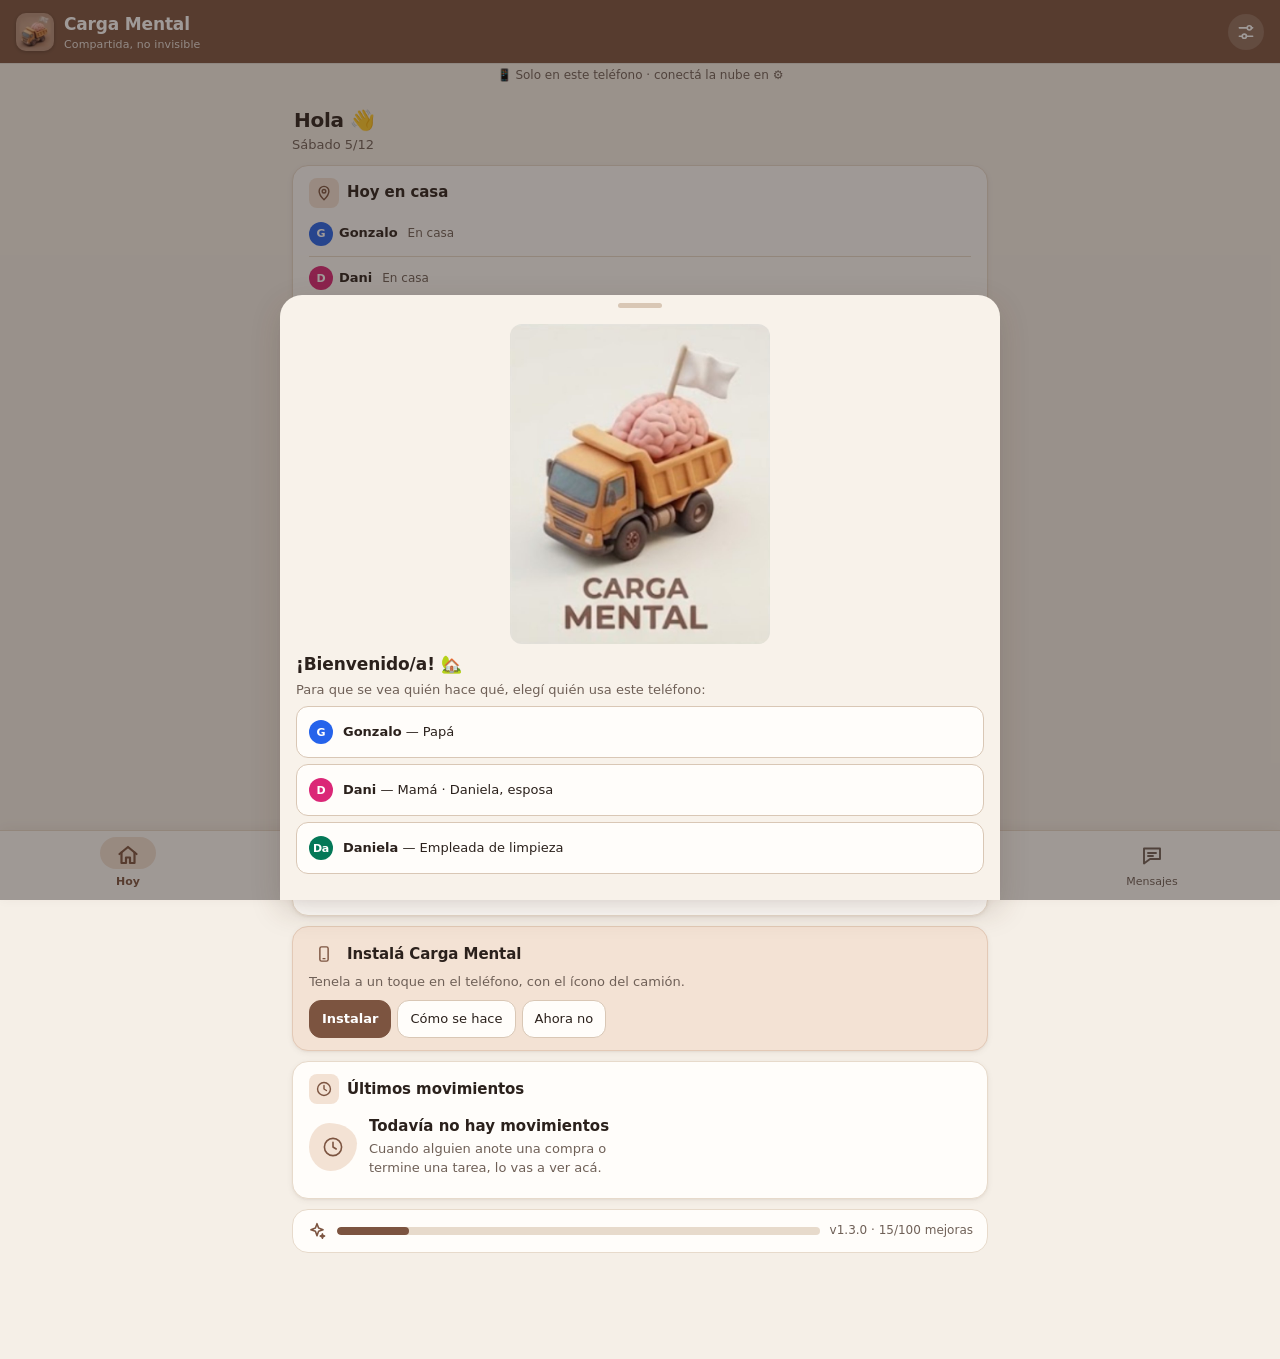
==== commit 78899c2a: "Carga Mental v1.3.0: barra con indicador y globitos, tilde animada y confeti, vibración, hojas desli" ====
--- a/carga-mental/index.html
+++ b/carga-mental/index.html
@@ -179,6 +179,48 @@
 .seg button + button{border-left:1px solid var(--line2)}
 .seg button.on{background:var(--pri);color:var(--pri-on);font-weight:650}
 .seg .ic{width:16px;height:16px}
+/* ---------- v1.3.0: movimiento, festejo, hojas deslizables y estados vacíos ---------- */
+/* barra inferior: indicador animado y globitos */
+nav{display:block}
+#navbtns{display:flex;position:relative;z-index:1}
+#navind{position:absolute;top:6px;height:32px;width:56px;border-radius:var(--rp);background:var(--pri2);left:calc((100% / var(--n,5)) * (var(--i,0) + .5) - 28px);transition:left .32s cubic-bezier(.3,1.35,.5,1),opacity .2s;pointer-events:none}
+nav button .nic{position:relative;display:grid;place-items:center;height:32px;width:56px}
+.badge{position:absolute;top:-1px;right:7px;min-width:18px;height:18px;padding:0 5px;border-radius:var(--rp);background:var(--bad);color:#fff;font-size:11px;font-weight:700;line-height:18px;text-align:center;font-variant-numeric:tabular-nums;box-shadow:0 0 0 2px var(--card);animation:bpop .35s cubic-bezier(.3,1.6,.5,1)}
+:root[data-theme="dark"] .badge{background:#c4473f}
+@media (prefers-color-scheme: dark){ :root:not([data-theme="light"]) .badge{background:#c4473f} }
+@keyframes bpop{from{transform:scale(.3)}to{transform:scale(1)}}
+/* tilde animada */
+@keyframes tick{0%{transform:scale(1)}35%{transform:scale(1.35)}70%{transform:scale(.92)}100%{transform:scale(1)}}
+@keyframes glow{0%{box-shadow:0 0 0 0 var(--pri2-line)}100%{box-shadow:0 0 0 12px transparent}}
+.pop{animation:tick .42s cubic-bezier(.3,1.5,.5,1),glow .6s ease-out}
+.item.pop,.card.pop{animation:glow .7s ease-out}
+.vh{position:absolute;width:1px;height:1px;overflow:hidden;clip:rect(0 0 0 0);white-space:nowrap}
+/* confeti */
+#confeti{position:fixed;inset:0;pointer-events:none;z-index:40;overflow:hidden}
+#confeti i{position:absolute;top:-12px;width:8px;height:12px;border-radius:2px;opacity:.95}
+/* hojas modales: entran deslizando y se cierran tirando hacia abajo */
+.sheet{position:relative;padding-top:6px;animation:sheetin .28s cubic-bezier(.2,.9,.3,1);touch-action:pan-y;overscroll-behavior:contain}
+.sheet.drag{transition:none!important;animation:none}
+.sheet.back{transition:transform .22s cubic-bezier(.2,.9,.3,1)}
+.modal{transition:background-color .2s}
+.grab{display:block;width:44px;height:5px;border-radius:var(--rp);background:var(--line2);margin:2px auto 12px;border:0;padding:0;cursor:grab}
+.grabzone{display:flex;justify-content:center;padding:6px 0 4px;margin:-6px 0 0}
+@keyframes sheetin{from{transform:translateY(100%)}to{transform:none}}
+/* estados vacíos */
+.empty{text-align:center;padding:var(--s4) var(--s3) var(--s3)}
+.empty .ill{position:relative;display:grid;place-items:center;width:84px;height:84px;margin:0 auto var(--s3)}
+.empty .ill::before{content:"";position:absolute;inset:0;border-radius:42% 58% 55% 45% / 50% 42% 58% 50%;background:var(--pri2)}
+.empty .ill::after{content:"";position:absolute;width:12px;height:12px;right:6px;top:8px;border-radius:50%;background:var(--pri2-line)}
+.empty .ill .ic{position:relative;width:40px;height:40px;color:var(--pri-tx);stroke-width:1.6}
+.empty .ill .sp{position:absolute;left:4px;bottom:12px;width:16px;height:16px;color:var(--pri-tx);opacity:.7}
+.empty b{display:block;font-size:var(--fs-md);margin-bottom:2px}
+.empty p{margin:0 auto;color:var(--mut);font-size:var(--fs-sm);max-width:280px}
+.empty .btns{justify-content:center}
+.empty.sm{display:flex;align-items:center;gap:var(--s3);text-align:left;padding:var(--s2) 0}
+.empty.sm .ill{width:48px;height:48px;margin:0}
+.empty.sm .ill .ic{width:24px;height:24px}
+.empty.sm .ill::after,.empty.sm .ill .sp{display:none}
+@media (prefers-reduced-motion: reduce){ *,*::before,*::after{animation-duration:.01ms!important;transition-duration:.01ms!important} }
 </style>
 </head>
 <body>
@@ -189,17 +231,24 @@
 </header>
 <div id="sync" class="sync"></div>
 <main id="main"></main>
-<nav id="nav"></nav>
-<div id="modal" class="modal hidden" onclick="if(event.target===this)A.close()"><div class="sheet" id="sheet"></div></div>
+<nav id="nav" aria-label="Secciones"><span id="navind" aria-hidden="true"></span><div id="navbtns"></div></nav>
+<div id="modal" class="modal hidden" onclick="if(event.target===this)A.close()"><div class="sheet" id="sheetbox" role="dialog" aria-modal="true"><div class="grabzone"><button class="grab" onclick="A.close()" aria-label="Cerrar (o deslizá hacia abajo)"></button></div><div id="sheet"></div></div></div>
 <div id="toast"></div>
 
 <script>
 'use strict';
 /* ============ Constantes ============ */
-const VERSION = '1.2.0';
+const VERSION = '1.3.0';
 const SCHEMA = 1; // versión de la estructura de datos guardados (ver MIGRATIONS)
 /* Novedades: la primera es la versión actual. "hechas" = ítems del plan de 100 tildados hasta esa versión. */
 const NEWS = [
+  {v:'1.3.0', d:'2026-11-10', hechas:15, items:[
+    'La barra de abajo ahora tiene un indicador que se desliza a la sección elegida y globitos con lo pendiente: lo tuyo en Hoy, compras, tareas de la casa, cosas de Joaco y mensajes sin leer.',
+    'Cada tilde hace un pequeño salto, y al terminar un ciclo, la mochila, una compra o las indicaciones de Daniela hay un festejo con papelitos.',
+    'El teléfono vibra cortito al completar algo (se puede apagar en ⚙ Ajustes).',
+    'Las ventanas que suben desde abajo se cierran deslizándolas hacia abajo, como en cualquier app.',
+    'Cuando una sección está vacía, ahora muestra un dibujo y una frase amable en lugar de un renglón suelto.'
+  ]},
   {v:'1.2.0', d:'2026-11-09', hechas:10, items:[
     'Nuevo aspecto en tono arcilla, el mismo color del camión del logo, con tarjetas más prolijas y sombras suaves.',
     'Letra más clara y títulos con mejor jerarquía, para encontrar todo de un vistazo.',
@@ -287,6 +336,34 @@
 const P = id => `<span class="pp">${AV(id)}${esc(pm(id).n)}</span>`;
 const PB = (id, onclick) => `<button class="pp" onclick="${onclick}" aria-label="${esc(pm(id).n)}: tocá para cambiar">${AV(id)}${esc(pm(id).n)}${ic('rotar')}</button>`;
 const PV = (id, onclick, what) => `<button class="pp v" onclick="${onclick}" aria-label="${what}: ${esc(pm(id).n)}. Tocá para cambiar">${AV(id)}${esc(pm(id).n)}</button>`;
+/* Festejo y movimiento (v1.3.0) */
+const calm = () => window.matchMedia && matchMedia('(prefers-reduced-motion: reduce)').matches;
+const vibOn = () => { try { return localStorage.getItem(LS.vib) !== '0'; } catch(e) { return true; } };
+function buzz(p = 15){ if(!vibOn() || !navigator.vibrate) return; try { navigator.vibrate(p); } catch(e) {} }
+let POP = '';
+const pc = k => POP === k ? ' pop' : '';
+function pop(k){ POP = k; clearTimeout(pop._t); pop._t = setTimeout(() => { POP = ''; }, 700); }
+function confetti(){
+  buzz([20, 40, 30]);
+  if(calm() || document.getElementById('confeti')) return;
+  const box = document.createElement('div'); box.id = 'confeti'; box.setAttribute('aria-hidden', 'true');
+  const cols = ['#7c5440','#c98a63','#e3ae8e','#f3c98b','#8fb996','#db2777','#2563eb'];
+  for(let i = 0; i < 36; i++){
+    const p = document.createElement('i'); const x = 10 + Math.random()*80;
+    p.style.left = x + 'vw'; p.style.background = cols[i % cols.length];
+    box.appendChild(p);
+    if(p.animate) p.animate([
+      {transform:`translate(0,0) rotate(0deg)`, opacity:1},
+      {transform:`translate(${(Math.random()-.5)*120}px, ${55 + Math.random()*40}vh) rotate(${(Math.random()-.5)*720}deg)`, opacity:0}
+    ], {duration:1100 + Math.random()*700, delay:Math.random()*200, easing:'cubic-bezier(.2,.6,.4,1)', fill:'forwards'});
+  }
+  document.body.appendChild(box); setTimeout(() => box.remove(), 2100);
+}
+/* Estados vacíos ilustrados: dibujo + título + texto amable (+ botón opcional) */
+const EMPTY_ICON = {tetoca:'tetoca', compras:'compras', chat:'chat', escoba:'escoba', reloj:'reloj', salud:'salud', calendario:'calendario', cocina:'escoba'};
+function empty(icon, title, text, btn = '', small = false){
+  return `<div class="empty${small ? ' sm' : ''}"><div class="ill">${ic(icon)}${small ? '' : ic('nuevo', 'sp')}</div><div><b>${title}</b><p>${text}</p>${btn ? `<div class="btns">${btn}</div>` : ''}</div></div>`;
+}
 function toast(t){ const el = $('#toast'); el.textContent = t; el.classList.add('on'); clearTimeout(toast._t); toast._t = setTimeout(() => el.classList.remove('on'), 2200); }
 
 /* ============ Datos iniciales ============ */
@@ -347,7 +424,7 @@
 }
 
 /* ============ Estado + persistencia local ============ */
-const LS = {data:'cm_data', me:'cm_me', cfg:'cm_fb', code:'cm_code', tab:'cm_tab', seen:'cm_seen', noInst:'cm_noinst', theme:'cm_theme'};
+const LS = {data:'cm_data', me:'cm_me', cfg:'cm_fb', code:'cm_code', tab:'cm_tab', seen:'cm_seen', noInst:'cm_noinst', theme:'cm_theme', read:'cm_read', vib:'cm_vib'};
 /* Migraciones: cada número lleva los datos de la versión anterior a esa. Nunca borran nada:
    solo completan lo que falta. Antes de migrar se guarda una copia en cm_backup_v{n}. */
 const MIGRATIONS = {
@@ -511,8 +588,8 @@
 /* ============ Acciones ============ */
 const A = {
   go(t){ tab = t; localStorage.setItem(LS.tab, t); render(); scrollTo(0,0); },
-  close(){ $('#modal').classList.add('hidden'); },
-  open(html){ $('#sheet').innerHTML = html; $('#modal').classList.remove('hidden'); },
+  close(){ $('#modal').classList.add('hidden'); const b = $('#sheetbox'); b.style.transform = ''; b.classList.remove('drag','back'); $('#modal').style.backgroundColor = ''; },
+  open(html){ $('#sheet').innerHTML = html; const b = $('#sheetbox'); b.style.transform = ''; b.scrollTop = 0; $('#modal').classList.remove('hidden'); },
 
   setMe(p){ const first = !me; me = p; localStorage.setItem(LS.me, p); if(p === 'daniela') tab = 'daniela'; A.close(); render(); if(first) setTimeout(maybeNews, 300); },
 
@@ -550,15 +627,18 @@
     try { if(k === 'auto') localStorage.removeItem(LS.theme); else localStorage.setItem(LS.theme, k); } catch(e) {}
     applyTheme(); A.settings();
   },
+  setVib(on){ try { localStorage.setItem(LS.vib, on ? '1' : '0'); } catch(e) {} if(on) buzz(25); toast(on ? 'Vibración activada' : 'Vibración apagada'); },
   hideInstall(){ try { localStorage.setItem(LS.noInst, '1'); } catch(e) {} render(); toast('Lo encontrás en ⚙ cuando quieras'); },
 
   // Compras
   filter(s){ storeFilter = s; render(); },
   need(id){ const i = S.items[id]; i.state = 'list'; put('items', i, `anotó ${i.name} (${S.stores[i.store]?.name})`); toast('Agregado a la lista'); },
-  bought(id){ const i = S.items[id]; i.state = 'ok'; i.last = Date.now(); i.lastBy = me; put('items', i, `compró ${i.name}`); toast('¡Comprado! ✔'); },
+  bought(id){ const i = S.items[id]; i.state = 'ok'; i.last = Date.now(); i.lastBy = me; buzz(); pop('s:' + i.store); put('items', i, `compró ${i.name}`);
+    const quedan = Object.values(S.items).filter(x => x.store === i.store && needs(x)).length;
+    if(!quedan){ confetti(); toast(`¡Lista de ${S.stores[i.store]?.name || 'compras'} completa! 🎉`); } else toast('¡Comprado! ✔'); },
   unlist(id){ const i = S.items[id]; i.state = 'ok'; if(isDue(i)) i.last = Date.now(); put('items', i, `sacó ${i.name} de la lista`); },
   allList(sid){ Object.values(S.items).filter(i => i.store === sid).forEach(i => { i.state = 'list'; i.at = Date.now(); i.by = me; S.items[i.id] = i; if(fs) remotePath('items').doc(i.id).set(clean(i)); }); save(); logAct(`armó el pedido habitual de ${S.stores[sid].name}`); render(); },
-  boughtAll(sid){ Object.values(S.items).filter(i => i.store === sid && needs(i)).forEach(i => { i.state = 'ok'; i.last = Date.now(); i.lastBy = me; i.at = Date.now(); i.by = me; if(fs) remotePath('items').doc(i.id).set(clean(i)); }); save(); logAct(`hizo la compra de ${S.stores[sid].name}`); render(); toast('Compra registrada ✔'); },
+  boughtAll(sid){ Object.values(S.items).filter(i => i.store === sid && needs(i)).forEach(i => { i.state = 'ok'; i.last = Date.now(); i.lastBy = me; i.at = Date.now(); i.by = me; if(fs) remotePath('items').doc(i.id).set(clean(i)); }); save(); logAct(`hizo la compra de ${S.stores[sid].name}`); pop('s:' + sid); render(); confetti(); toast('Compra registrada ✔ 🎉'); },
   cycleStore(sid){ const s = S.stores[sid]; const o = ['gonzalo','dani','ambos']; s.owner = o[(o.indexOf(s.owner)+1) % o.length]; put('stores', s, `ahora ${M[s.owner].n} se encarga de ${s.name}`); },
   share(sid){
     const s = S.stores[sid]; const list = Object.values(S.items).filter(i => i.store === sid && needs(i));
@@ -586,12 +666,12 @@
   // Casa
   step(tid, k){
     const t = S.tasks[tid]; t.cur = t.cur || {};
-    if(t.cur[k]) delete t.cur[k]; else t.cur[k] = {by:me, at:Date.now()};
+    if(t.cur[k]) delete t.cur[k]; else { t.cur[k] = {by:me, at:Date.now()}; buzz(); pop(`st:${tid}:${k}`); }
     const all = t.steps.every((_, i) => t.cur[i]);
-    if(all){ t.lastDone = {at:Date.now(), by:me, who:Object.values(t.cur).map(x => x.by)}; t.cur = {}; put('tasks', t, `completó ${t.name} ✔`); toast(`${t.name}: ciclo completo 🎉`); }
+    if(all){ t.lastDone = {at:Date.now(), by:me, who:Object.values(t.cur).map(x => x.by)}; t.cur = {}; pop('cy:' + tid); put('tasks', t, `completó ${t.name} ✔`); confetti(); toast(`${t.name}: ciclo completo 🎉`); }
     else put('tasks', t, t.cur[k] ? `${t.name}: ${t.steps[k].toLowerCase()} ✔` : null);
   },
-  recDone(tid){ const t = S.tasks[tid]; t.last = Date.now(); t.lastBy = me; put('tasks', t, `hizo: ${t.name}`); toast('Hecho ✔'); },
+  recDone(tid){ const t = S.tasks[tid]; t.last = Date.now(); t.lastBy = me; buzz(); pop('r:' + tid); put('tasks', t, `hizo: ${t.name}`); toast('Hecho ✔'); },
   cycleTask(tid){ const t = S.tasks[tid]; const o = ['gonzalo','dani','ambos']; t.owner = o[(o.indexOf(t.owner)+1) % o.length]; put('tasks', t, `${t.name} → ${M[t.owner].n}`); },
   taskForm(){
     A.open(`<h3>Nueva tarea</h3>
@@ -616,7 +696,8 @@
     const el = $('#in_' + kind); const text = el.value.trim(); if(!text) return;
     el.value = ''; put('indic', {id:'n_'+uid(), text, kind, done:false, created:Date.now()}, `dejó para Daniela: ${text}`);
   },
-  toggleIndic(id){ const n = S.indic[id]; n.done = !n.done; n.doneAt = n.done ? Date.now() : null; put('indic', n, n.done ? `Daniela: hecho «${n.text}»` : null); },
+  toggleIndic(id){ const n = S.indic[id]; n.done = !n.done; n.doneAt = n.done ? Date.now() : null; if(n.done){ buzz(); pop('n:' + id); } put('indic', n, n.done ? `Daniela: hecho «${n.text}»` : null);
+    if(n.done && !Object.values(S.indic).some(x => !x.done)){ confetti(); toast('¡Todo hecho! Gracias 🙌'); } },
   delIndic(id){ del('indic', id); },
   clearIndic(){ Object.values(S.indic).filter(n => n.done).forEach(n => del('indic', n.id)); },
   danielaForm(){
@@ -651,7 +732,7 @@
   tueNight(monStr){ const w = weekCfg(parseDk(monStr)); w.tueNight = !w.tueNight; put('weeks', w, w.tueNight ? 'marcó guardia el martes de noche' : 'sacó la guardia del martes'); },
   office(monStr, dow){ const w = weekCfg(parseDk(monStr)); w.office = w.office || []; const i = w.office.indexOf(dow); if(i >= 0) w.office.splice(i,1); else w.office.push(dow); put('weeks', w, `Dani: ${DOWL[dow]} ${i >= 0 ? 'home office' : 'oficina'}`); },
   setBase(dow, field){ const b = S.weeks.base; const o = ['gonzalo','dani','abuelos']; b.days[dow][field] = o[(o.indexOf(b.days[dow][field])+1) % o.length]; put('weeks', b, `cambió la semana tipo (${DOWL[dow]})`); },
-  mochila(k){ const c = S.checks.mochila; if(c.date !== dk()){ c.date = dk(); c.done = {}; } if(c.done[k]) delete c.done[k]; else c.done[k] = me; const all = c.list.every((_, i) => c.done[i]); put('checks', c, all ? 'dejó lista la mochila de Joaco 🎒' : null); },
+  mochila(k){ const c = S.checks.mochila; if(c.date !== dk()){ c.date = dk(); c.done = {}; } if(c.done[k]) delete c.done[k]; else { c.done[k] = me; buzz(); pop('m:' + k); } const all = c.list.every((_, i) => c.done[i]); put('checks', c, all ? 'dejó lista la mochila de Joaco 🎒' : null); if(all && c.done[k]){ confetti(); toast('¡Mochila lista! 🎒'); } },
   mochilaEdit(){
     const c = S.checks.mochila;
     A.open(`<h3>Checklist de la mochila</h3><p class="muted">Un ítem por renglón. Podés agregar cosas por día, ej: "Mar: ropa de Educación Física".</p>
@@ -698,6 +779,7 @@
       <h3 class="sec">${hic('tema')} Apariencia</h3>
       <div class="seg" role="group" aria-label="Tema">${[['auto','tema','Automático'],['light','sol','Claro'],['dark','luna','Oscuro']].map(([k, i, l]) => `<button class="${theme() === k ? 'on' : ''}" aria-pressed="${theme() === k}" onclick="A.setTheme('${k}')">${ic(i)}${l}</button>`).join('')}</div>
       <p class="muted">Automático sigue el modo del teléfono.</p>
+      <label class="item"><input type="checkbox" id="f_vib" ${vibOn() ? 'checked' : ''} onchange="A.setVib(this.checked)"><div class="t">Vibrar cortito al completar algo</div></label>
 
       <h3 class="sec">${hic('nube')} Sincronizar con la familia</h3>
       <p class="muted">Estado: <b>${syncState}</b>. Pegá la configuración de Firebase (ver README) y un código de hogar. Después mandale la invitación a Dani y a Daniela.</p>
@@ -779,7 +861,22 @@
     ${S.checks.daniela?.next === dk() ? `<div class="item"><span>${P('daniela')}</span><div class="t meta">Viene hoy ${esc(S.checks.daniela.hours)}</div></div>` : ''}
   </div>`;
 
-  // Te toca
+  const todo = todoList(now, j);
+  const mineL = todo.filter(x => mine(x.own)), rest = todo.filter(x => !mine(x.own));
+  const row = x => `<div class="item"><div class="t" ${x.go ? `onclick="${x.go}"` : ''}>${x.html}</div><span title="${esc(pm(x.own).n)}" aria-label="${esc(pm(x.own).n)}">${AV(x.own)}</span>${x.btn || ''}</div>`;
+  h += `<div class="card"><h3>${hic('tetoca')} Te toca</h3>${mineL.length ? mineL.map(row).join('') : empty('tetoca', 'Nada pendiente para vos', 'Disfrutá el rato libre. Si surge algo, aparece acá solo.')}</div>`;
+  if(rest.length) h += `<div class="card"><h3>${hic('otros')} Lo de los demás</h3>${rest.map(row).join('')}</div>`;
+
+  if(!isStandalone() && !localStorage.getItem(LS.noInst)) h += `<div class="card install"><h3>${hic('telefono')} Instalá Carga Mental</h3><p class="muted">Tenela a un toque en el teléfono, con el ícono del camión.</p><div class="btns"><button class="pri" onclick="A.install()">Instalar</button><button onclick="A.installHelp()">Cómo se hace</button><button onclick="A.hideInstall()">Ahora no</button></div></div>`;
+
+  const logs = Object.values(S.log).sort((a,b) => b.at - a.at).slice(0, 10);
+  h += `<div class="card"><h3>${hic('reloj')} Últimos movimientos</h3>${logs.length ? logs.map(l => `<div class="log">${AV(l.by)}<div><b>${esc(pm(l.by).n)}</b> ${esc(l.act)} <span class="meta">· ${ago(l.at)}</span></div></div>`).join('') : empty('reloj', 'Todavía no hay movimientos', 'Cuando alguien anote una compra o termine una tarea, lo vas a ver acá.', '', true)}</div>`;
+  h += verLink();
+  return h;
+}
+
+/* Lo pendiente de hoy, de todos. Lo usan «Te toca» y los globitos de la barra inferior. */
+function todoList(now = new Date(), j = joacoDay(now)){
   const todo = [];
   sorted('stores').forEach(s => { const n = Object.values(S.items).filter(i => i.store === s.id && needs(i)); if(n.length) todo.push({own:s.owner, html:`${s.icon} <b>${esc(s.name)}</b>: ${n.length} para comprar`, go:`A.filter('${s.id}');A.go('compras')`}); });
   sorted('tasks').forEach(t => {
@@ -793,18 +890,22 @@
   if(j){ const c = S.checks.mochila, done = c.date === dk() ? Object.keys(c.done).length : 0; if(done < c.list.length) todo.push({own:j.lleva, html:`🎒 Mochila de Joaco ${done}/${c.list.length}`, go:`A.go('joaco')`}); }
   const pend = Object.values(S.indic).filter(n => !n.done).length;
   if(S.checks.daniela?.next && daysTo(S.checks.daniela.next) >= 0 && daysTo(S.checks.daniela.next) <= 2) todo.push({own:S.checks.daniela.coord, html:`🧹 Daniela viene ${fdate(S.checks.daniela.next)} · ${pend} indicaciones`, go:`A.go('casa')`});
-
-  const mineL = todo.filter(x => mine(x.own)), rest = todo.filter(x => !mine(x.own));
-  const row = x => `<div class="item"><div class="t" ${x.go ? `onclick="${x.go}"` : ''}>${x.html}</div><span title="${esc(pm(x.own).n)}" aria-label="${esc(pm(x.own).n)}">${AV(x.own)}</span>${x.btn || ''}</div>`;
-  h += `<div class="card"><h3>${hic('tetoca')} Te toca</h3>${mineL.length ? mineL.map(row).join('') : '<p class="muted">Nada pendiente para vos 🙌</p>'}</div>`;
-  if(rest.length) h += `<div class="card"><h3>${hic('otros')} Lo de los demás</h3>${rest.map(row).join('')}</div>`;
-
-  if(!isStandalone() && !localStorage.getItem(LS.noInst)) h += `<div class="card install"><h3>${hic('telefono')} Instalá Carga Mental</h3><p class="muted">Tenela a un toque en el teléfono, con el ícono del camión.</p><div class="btns"><button class="pri" onclick="A.install()">Instalar</button><button onclick="A.installHelp()">Cómo se hace</button><button onclick="A.hideInstall()">Ahora no</button></div></div>`;
-
-  const logs = Object.values(S.log).sort((a,b) => b.at - a.at).slice(0, 10);
-  h += `<div class="card"><h3>${hic('reloj')} Últimos movimientos</h3>${logs.length ? logs.map(l => `<div class="log">${AV(l.by)}<div><b>${esc(pm(l.by).n)}</b> ${esc(l.act)} <span class="meta">· ${ago(l.at)}</span></div></div>`).join('') : '<p class="muted">Todavía no hay movimientos.</p>'}</div>`;
-  h += verLink();
-  return h;
+  return todo;
+}
+
+/* Globitos de la barra inferior: cuántas cosas pendientes hay en cada sección. */
+function badges(){
+  const b = {};
+  b.hoy = me ? todoList().filter(x => mine(x.own)).length : 0;
+  b.compras = Object.values(S.items).filter(needs).length;
+  b.casa = Object.values(S.tasks).filter(t => (t.kind === 'rec' && recDue(t)) || (t.kind === 'cycle' && Object.keys(t.cur || {}).length)).length;
+  const now = new Date(), j = joacoDay(now), c = S.checks.mochila;
+  b.joaco = Object.values(S.salud).filter(s => (s.next && daysTo(s.next) < 0) || (!s.next && s.every && (!s.last || s.every + daysTo(s.last) <= 30))).length
+    + (j && c && (c.date === dk() ? Object.keys(c.done).length : 0) < c.list.length ? 1 : 0);
+  let read = 0; try { read = +localStorage.getItem(LS.read) || 0; } catch(e) {}
+  b.chat = Object.values(S.msgs).filter(m => m.by !== me && (m.at || 0) > read).length;
+  b.daniela = Object.values(S.indic).filter(n => !n.done).length;
+  return b;
 }
 
 function vCompras(){
@@ -813,8 +914,8 @@
   stores.filter(s => storeFilter === 'todos' || storeFilter === s.id).forEach(s => {
     const its = Object.values(S.items).filter(i => i.store === s.id).sort((a,b) => a.name.localeCompare(b.name));
     const need = its.filter(needs), rest = its.filter(i => !needs(i));
-    h += `<section class="card"><div class="row"><h3>${s.icon} ${esc(s.name)}</h3>${PB(s.owner, `A.cycleStore('${s.id}')`)}</div><div class="sub">${esc(s.how)} · se encarga ${esc(M[s.owner].n)}</div>
-      ${need.length ? need.map(i => `<div class="item"><input type="checkbox" onchange="A.bought('${i.id}')" aria-label="Comprado"><div class="t" onclick="A.itemForm('${i.id}')"><div>${esc(i.name)}</div><div class="meta">${i.state === 'list' ? `anotado por ${esc(M[i.by]?.n || '—')}` : `<span class="tag w">toca reponer</span> última ${ago(i.last)}`}${i.note ? ' · ' + esc(i.note) : ''}</div></div><button class="b sm" onclick="A.unlist('${i.id}')">✕</button></div>`).join('') : '<p class="muted">Nada para comprar 👌</p>'}
+    h += `<section class="card${pc('s:' + s.id)}"><div class="row"><h3>${s.icon} ${esc(s.name)}</h3>${PB(s.owner, `A.cycleStore('${s.id}')`)}</div><div class="sub">${esc(s.how)} · se encarga ${esc(M[s.owner].n)}</div>
+      ${need.length ? need.map(i => `<div class="item"><input type="checkbox" onchange="A.bought('${i.id}')" aria-label="Comprado"><div class="t" onclick="A.itemForm('${i.id}')"><div>${esc(i.name)}</div><div class="meta">${i.state === 'list' ? `anotado por ${esc(M[i.by]?.n || '—')}` : `<span class="tag w">toca reponer</span> última ${ago(i.last)}`}${i.note ? ' · ' + esc(i.note) : ''}</div></div><button class="b sm" onclick="A.unlist('${i.id}')">✕</button></div>`).join('') : empty('compras', 'Nada para comprar', 'La despensa está al día. Si algo se acaba, tocá «Se acaba».', '', true)}
       <details ${need.length ? "" : "open"}><summary>Habituales (${rest.length})</summary>${rest.map(i => `<div class="item"><div class="t" onclick="A.itemForm('${i.id}')"><div>${esc(i.name)}</div><div class="meta">cada ${i.every} días · última ${ago(i.last)}${i.lastBy ? ' (' + esc(M[i.lastBy]?.n) + ')' : ''}</div></div><button class="b sm" onclick="A.need('${i.id}')">Se acaba</button></div>`).join('')}</details>
       <div class="btns"><button onclick="A.share('${s.id}')">📲 Mandar lista</button>${need.length > 1 ? `<button onclick="A.boughtAll('${s.id}')">✔ Compré todo</button>` : ''}<button onclick="A.allList('${s.id}')">Pedido habitual</button><button onclick="A.itemForm(null,'${s.id}')">+ Producto</button></div></section>`;
   });
@@ -828,12 +929,13 @@
   h += `<h2>${hic('ciclo')} Tareas con etapas</h2>`;
   sorted('tasks').filter(t => t.kind === 'cycle').forEach(t => {
     const cur = t.cur || {}, nx = t.steps.findIndex((_, i) => !cur[i]);
-    h += `<div class="card"><div class="row"><h3>${t.icon} ${esc(t.name)}</h3>${PB(t.owner, `A.cycleTask('${t.id}')`)}</div>
-      <div class="steps">${t.steps.map((s, i) => `<button class="${cur[i] ? 'done' : i === nx ? 'next' : ''}" onclick="A.step('${t.id}',${i})">${cur[i] ? '✔ ' : ''}${esc(s)}<small>${cur[i] ? esc(M[cur[i].by]?.n) + ' · ' + ago(cur[i].at) : '&nbsp;'}</small></button>`).join('')}</div>
+    h += `<div class="card${pc('cy:' + t.id)}"><div class="row"><h3>${t.icon} ${esc(t.name)}</h3>${PB(t.owner, `A.cycleTask('${t.id}')`)}</div>
+      <div class="steps">${t.steps.map((s, i) => `<button class="${cur[i] ? 'done' : i === nx ? 'next' : ''}${pc(`st:${t.id}:${i}`)}" aria-pressed="${!!cur[i]}" onclick="A.step('${t.id}',${i})">${cur[i] ? '✔ ' : ''}${esc(s)}<small>${cur[i] ? esc(M[cur[i].by]?.n) + ' · ' + ago(cur[i].at) : '&nbsp;'}</small></button>`).join('')}</div>
       <div class="sub" style="margin-top:6px">Último ciclo completo: ${t.lastDone ? ago(t.lastDone.at) + ' · ' + [...new Set(t.lastDone.who || [t.lastDone.by])].map(p => M[p]?.n).join(' y ') : 'todavía no'}${t.id.startsWith('t_') && !['t_lava','t_ropa'].includes(t.id) ? ` · <a href="#" onclick="A.delTask('${t.id}');return false">borrar</a>` : ''}</div></div>`;
   });
 
-  h += `<h2>${hic('calendario')} Tareas que se repiten</h2><div class="card">${sorted('tasks').filter(t => t.kind === 'rec').map(t => `<div class="item"><div class="t"><div>${t.icon} ${esc(t.name)}</div><div class="meta">cada ${t.every} día${t.every > 1 ? 's' : ''} · ${t.last ? ago(t.last) + ' (' + esc(M[t.lastBy]?.n || '') + ')' : 'sin registro'} ${recDue(t) ? '<span class="tag w">toca</span>' : '<span class="tag">al día</span>'}</div></div>${PB(t.owner, `A.cycleTask('${t.id}')`)}<button class="b sm" onclick="A.recDone('${t.id}')">Hecho</button></div>`).join('')}
+  const recs = sorted('tasks').filter(t => t.kind === 'rec');
+  h += `<h2>${hic('calendario')} Tareas que se repiten</h2><div class="card">${recs.length ? '' : empty('calendario', 'Sin tareas que se repitan', 'Sumá las cosas de todas las semanas, como regar o sacar la basura, y la app te avisa cuándo toca.', '', true)}${recs.map(t => `<div class="item${pc('r:' + t.id)}"><div class="t"><div>${t.icon} ${esc(t.name)}</div><div class="meta">cada ${t.every} día${t.every > 1 ? 's' : ''} · ${t.last ? ago(t.last) + ' (' + esc(M[t.lastBy]?.n || '') + ')' : 'sin registro'} ${recDue(t) ? '<span class="tag w">toca</span>' : '<span class="tag">al día</span>'}</div></div>${PB(t.owner, `A.cycleTask('${t.id}')`)}<button class="b sm" onclick="A.recDone('${t.id}')">Hecho</button></div>`).join('')}
     <div class="btns"><button onclick="A.taskForm()">+ Nueva tarea</button></div></div>`;
 
   h += vDaniela(true);
@@ -842,7 +944,7 @@
 
 function vDaniela(embedded){
   const d = S.checks.daniela || {}, list = Object.values(S.indic).sort((a,b) => (a.created || 0) - (b.created || 0));
-  const block = kind => list.filter(n => n.kind === kind).map(n => `<div class="item"><input type="checkbox" ${n.done ? 'checked' : ''} onchange="A.toggleIndic('${n.id}')"><div class="t"><div class="${n.done ? 'done-tx' : ''}">${esc(n.text)}</div><div class="meta">${esc(M[n.by]?.n || '')}${n.done ? ' · hecho ' + ago(n.doneAt) : ''}</div></div>${me !== 'daniela' ? `<button class="b sm" onclick="A.delIndic('${n.id}')">✕</button>` : ''}</div>`).join('') || '<p class="muted">Nada por ahora.</p>';
+  const block = kind => list.filter(n => n.kind === kind).map(n => `<div class="item"><input type="checkbox" class="${pc('n:' + n.id).trim()}" ${n.done ? 'checked' : ''} onchange="A.toggleIndic('${n.id}')" aria-label="Hecho"><div class="t"><div class="${n.done ? 'done-tx' : ''}">${esc(n.text)}</div><div class="meta">${esc(M[n.by]?.n || '')}${n.done ? ' · hecho ' + ago(n.doneAt) : ''}</div></div>${me !== 'daniela' ? `<button class="b sm" onclick="A.delIndic('${n.id}')">✕</button>` : ''}</div>`).join('') || (kind === 'tarea' ? empty('escoba', 'Sin tareas por ahora', me === 'daniela' ? 'Cuando te dejen algo para hacer, aparece acá.' : 'Escribí abajo lo que querés que haga Daniela en su próxima visita.', '', true) : empty('cocina', 'Nada para cocinar', me === 'daniela' ? 'Si hay comidas para preparar, las vas a ver acá.' : 'Anotá abajo qué comidas querés que deje preparadas.', '', true));
   const isD = me === 'daniela';
   let h = `<h2>${hic('escoba')} ${isD ? 'Hola Daniela 👋' : 'Daniela (empleada de limpieza)'}</h2>
   <div class="card"><div class="row"><div><b>Próxima visita:</b> ${d.next ? fdate(d.next) + (d.hours ? ' · ' + esc(d.hours) : '') : 'sin fecha'}</div>${!isD ? `<button class="b sm" onclick="A.danielaForm()">Editar</button>` : ''}</div>
@@ -877,10 +979,11 @@
   const c = S.checks.mochila, done = c.date === dk() ? c.done : {}, n = Object.keys(done).length;
   h += `<div class="card"><div class="row"><h3>${hic('mochila')} Mochila y ropa</h3><button class="b sm" onclick="A.mochilaEdit()">Editar</button></div>
     <div class="bar"><i style="width:${Math.round(100*n/Math.max(1,c.list.length))}%"></i></div>
-    ${c.list.map((x, i) => `<label class="item"><input type="checkbox" ${done[i] ? 'checked' : ''} onchange="A.mochila(${i})"><div class="t"><div>${esc(x)}</div>${done[i] ? `<div class="meta">${esc(M[done[i]]?.n)}</div>` : ''}</div></label>`).join('')}
+    ${c.list.map((x, i) => `<label class="item"><input type="checkbox" class="${pc('m:' + i).trim()}" ${done[i] ? 'checked' : ''} onchange="A.mochila(${i})"><div class="t"><div>${esc(x)}</div>${done[i] ? `<div class="meta">${esc(M[done[i]]?.n)}</div>` : ''}</div></label>`).join('')}
     <div class="sub">Se reinicia cada día.</div></div>`;
 
   h += `<div class="card"><div class="row"><h3>${hic('salud')} Salud</h3><button class="b sm" onclick="A.saludForm()">+ Control</button></div>
+    ${Object.keys(S.salud).length ? '' : empty('salud', 'Sin controles cargados', 'Agregá pediatra, dentista u oculista para que la app avise cuándo sacar turno.', '', true)}
     ${Object.values(S.salud).sort((a,b) => a.name.localeCompare(b.name)).map(s => {
       let tag = '';
       if(s.next){ const k = daysTo(s.next); tag = k < 0 ? `<span class="tag b">turno pasado: actualizá</span>` : `<span class="tag">turno ${fdate(s.next)}</span>`; }
@@ -893,7 +996,7 @@
 function vChat(){
   const ms = Object.values(S.msgs).sort((a,b) => a.at - b.at).slice(-80);
   const quick = me === 'daniela' ? ['Falta producto de limpieza','Ya terminé por hoy','¿Qué cocino?'] : ['Hoy lo busco yo a Joaco','¿Falta algo del súper?','Llego tarde','Ya hice el pedido'];
-  return `<h2>${hic('chat')} Mensajes</h2><div class="msgs">${ms.length ? ms.map(m => `<div class="msg ${m.by === me ? 'me' : ''}"><div class="meta">${AV(m.by)}${esc(pm(m.by).n)} · ${ago(m.at)}</div>${esc(m.text)}</div>`).join('') : '<p class="muted">Sin mensajes todavía.</p>'}</div>
+  return `<h2>${hic('chat')} Mensajes</h2><div class="msgs">${ms.length ? ms.map(m => `<div class="msg ${m.by === me ? 'me' : ''}"><div class="meta">${AV(m.by)}${esc(pm(m.by).n)} · ${ago(m.at)}</div>${esc(m.text)}</div>`).join('') : empty('chat', 'Todavía no hay mensajes', 'Escribí algo o tocá una de las frases rápidas de abajo.')}</div>
     <div class="chips" style="margin:10px 0 70px">${quick.map(q => `<button onclick="A.send('${q}')">${q}</button>`).join('')}</div>
     <div class="composer"><input type="text" id="chatin" placeholder="Escribí un mensaje…" onkeydown="if(event.key==='Enter')A.send()"><button class="pri b" onclick="A.send()">Enviar</button></div>`;
 }
@@ -904,13 +1007,42 @@
     ? [['daniela','escoba','Indicaciones'],['chat','chat','Mensajes']]
     : [['hoy','hoy','Hoy'],['compras','compras','Compras'],['casa','casa','Casa'],['joaco','joaco','Joaco'],['chat','chat','Mensajes']];
   if(!tabs.some(t => t[0] === tab)) tab = tabs[0][0];
-  const n = Object.values(S.items).filter(needs).length;
-  $('#nav').innerHTML = tabs.map(([k, i, l]) => `<button class="${tab === k ? 'on' : ''}" aria-current="${tab === k ? 'page' : 'false'}" onclick="A.go('${k}')">${ic(i)}${l}${k === 'compras' && n ? ` (${n})` : ''}</button>`).join('');
+  if(tab === 'chat') try { localStorage.setItem(LS.read, String(Date.now())); } catch(e) {}
+  const bd = badges(), nav = $('#nav');
+  $('#navbtns').innerHTML = tabs.map(([k, i, l]) => { const n = k === tab && k === 'chat' ? 0 : bd[k] || 0;
+    return `<button class="${tab === k ? 'on' : ''}" aria-current="${tab === k ? 'page' : 'false'}" data-tab="${k}" onclick="A.go('${k}')"><span class="nic">${ic(i)}${n ? `<span class="badge" aria-hidden="true">${n > 9 ? '9+' : n}</span>` : ''}</span>${l}${n ? `<span class="vh">, ${n} pendiente${n > 1 ? 's' : ''}</span>` : ''}</button>`; }).join('');
+  nav.style.setProperty('--n', tabs.length); nav.style.setProperty('--i', Math.max(0, tabs.findIndex(t => t[0] === tab)));
   $('#who').innerHTML = me ? `${AV(me)}${esc(pm(me).n)}${ic('ajustes')}` : ic('ajustes'); $('#who').classList.toggle('solo', !me);
   const typing = document.activeElement && ['chatin','in_tarea','in_comida'].includes(document.activeElement.id) ? {id:document.activeElement.id, v:document.activeElement.value} : null;
   $('#main').innerHTML = ({hoy:vHoy, compras:vCompras, casa:vCasa, joaco:vJoaco, chat:vChat, daniela:() => vDaniela(false)})[tab]();
   if(typing){ const el = document.getElementById(typing.id); if(el){ el.value = typing.v; el.focus(); } }
   renderSync();
+}
+
+/* Hojas modales: se cierran tirando hacia abajo (si la hoja está arriba de todo). */
+function swipeSheet(){
+  const box = $('#sheetbox'), modal = $('#modal'); let y0 = null, dy = 0, t0 = 0;
+  box.addEventListener('touchstart', e => {
+    const tg = e.target; if(e.touches.length !== 1 || box.scrollTop > 0 || (tg.closest && tg.closest('textarea,select,input[type=range],.chips'))) { y0 = null; return; }
+    y0 = e.touches[0].clientY; dy = 0; t0 = Date.now();
+  }, {passive:true});
+  box.addEventListener('touchmove', e => {
+    if(y0 === null) return; dy = e.touches[0].clientY - y0;
+    if(dy <= 0){ box.style.transform = ''; box.classList.remove('drag'); return; }
+    if(e.cancelable) e.preventDefault();
+    box.classList.add('drag'); box.style.transform = `translateY(${dy}px)`;
+    modal.style.backgroundColor = `rgba(0,0,0,${Math.max(0, .45 - dy/900)})`;
+  }, {passive:false});
+  const end = () => {
+    if(y0 === null) return; y0 = null; box.classList.remove('drag');
+    const fast = dy > 40 && dy / Math.max(1, Date.now() - t0) > .6;
+    if(dy > Math.min(140, box.offsetHeight * .3) || fast){
+      box.classList.add('back'); box.style.transform = 'translateY(100%)'; buzz(10);
+      setTimeout(() => A.close(), 200);
+    } else if(dy > 0){ box.classList.add('back'); box.style.transform = ''; modal.style.backgroundColor = ''; setTimeout(() => box.classList.remove('back'), 240); }
+    dy = 0;
+  };
+  box.addEventListener('touchend', end); box.addEventListener('touchcancel', end);
 }
 
 /* ============ Arranque ============ */
@@ -927,8 +1059,11 @@
     if(go === 'anotar') tab = 'compras';
     history.replaceState(null, '', location.pathname);
   }
+  try { if(!localStorage.getItem(LS.read)) localStorage.setItem(LS.read, String(Date.now())); } catch(e) {}
   applyTheme();
   render();
+  swipeSheet();
+  addEventListener('keydown', e => { if(e.key === 'Escape' && !$('#modal').classList.contains('hidden')) A.close(); });
   if(go === 'anotar' && me && me !== 'daniela') setTimeout(() => A.itemForm(null, storeFilter !== 'todos' ? storeFilter : 'super'), 200);
   else setTimeout(maybeNews, 1600);
   setTimeout(() => { const sp = $('#splash'); sp.classList.add('out'); setTimeout(() => sp.remove(), 600); }, 1400);
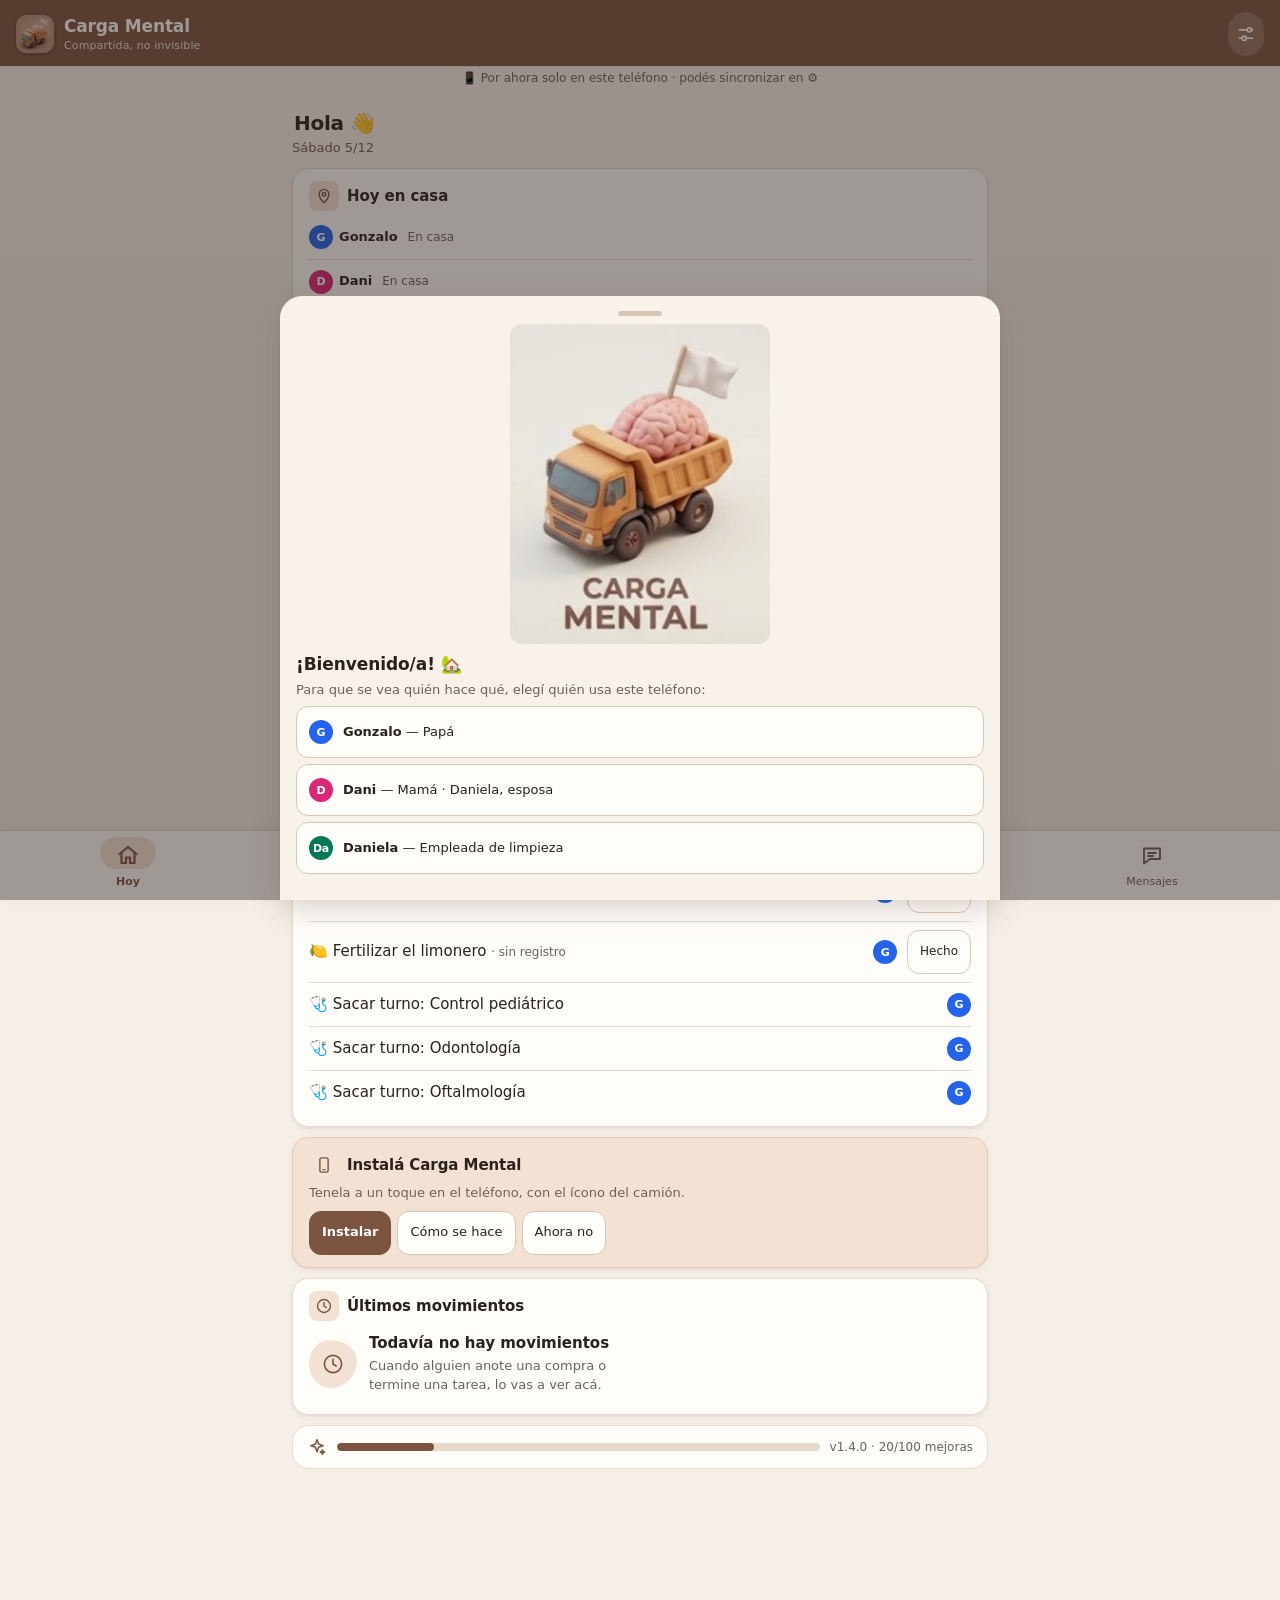
==== commit 1bd33bbf: "Carga Mental v1.4.0: accesibilidad y letra grande, deshacer, botón + por pestaña, anillos de progres" ====
--- a/carga-mental/index.html
+++ b/carga-mental/index.html
@@ -6,7 +6,7 @@
 <title>Carga Mental</title>
 <link rel="manifest" href="manifest.json">
 <meta name="theme-color" content="#7c5440">
-<script>try{var t=localStorage.getItem("cm_theme");if(t==="light"||t==="dark")document.documentElement.dataset.theme=t;}catch(e){}</script>
+<script>try{var t=localStorage.getItem("cm_theme");if(t==="light"||t==="dark")document.documentElement.dataset.theme=t;if(localStorage.getItem("cm_big")==="1")document.documentElement.dataset.big="1";}catch(e){}</script>
 <link rel="apple-touch-icon" href="icon-192.png">
 <link rel="icon" href="icon-192.png">
 <style>
@@ -220,6 +220,49 @@
 .empty.sm .ill{width:48px;height:48px;margin:0}
 .empty.sm .ill .ic{width:24px;height:24px}
 .empty.sm .ill::after,.empty.sm .ill .sp{display:none}
+/* ---------- v1.4.0: accesibilidad, deshacer, botón + y anillos de progreso ---------- */
+button.b,.btns button{min-height:44px;min-width:44px}
+button.sm{min-height:44px;min-width:44px;padding:5px 12px}
+button.pp,.pp.v,#who{min-height:44px}
+.chips button,.seg button,details summary{min-height:44px}
+details summary{display:flex;align-items:center}
+input[type=text],input[type=number],input[type=date],select{min-height:44px}
+.chk{display:grid;place-items:center;width:44px;height:44px;flex:none;margin:-8px -10px -8px -10px;cursor:pointer}
+.chk input{margin:0}
+.grabzone{padding:0;margin:0}
+.grab{width:64px;height:44px;margin:-8px auto -14px;background:none;position:relative}
+.grab::before{content:"";position:absolute;left:10px;right:10px;top:17px;height:5px;border-radius:var(--rp);background:var(--line2)}
+#sheetbox:focus{outline:none}
+main{padding-bottom:150px}
+.btns.col{flex-direction:column}
+.btns.col button{display:flex;align-items:center;gap:10px;justify-content:flex-start;min-height:52px;text-align:left;font-size:var(--fs-md)}
+/* tamaño de letra grande (⚙ Ajustes → Apariencia) */
+:root[data-big="1"]{--fs-xs:14px;--fs-sm:16px;--fs-md:18px;--fs-lg:20px;--fs-xl:23px;--fs-2xl:27px}
+:root[data-big="1"] :is(nav button,.tag,.pp.v,.day,.msg .meta,.brand small,.badge){font-size:13px}
+:root[data-big="1"] :is(.day .lbl,.steps small){font-size:12px}
+:root[data-big="1"] :is(.newsv li,.newsv h4){font-size:16px}
+:root[data-big="1"] .day b{font-size:14px}
+/* aviso con «Deshacer» */
+#toast{display:flex;align-items:center;gap:var(--s3);bottom:calc(140px + env(safe-area-inset-bottom))}
+#toast.u{pointer-events:auto}
+#toast button{border:0;background:none;color:inherit;font:inherit;font-weight:700;text-decoration:underline;min-height:44px;min-width:44px;padding:0 var(--s2);margin:-12px -8px -12px 0}
+#toast.on{opacity:1}
+/* botón flotante + */
+.fab{position:fixed;right:var(--s4);bottom:calc(72px + env(safe-area-inset-bottom));width:56px;height:56px;border-radius:50%;border:0;background:var(--pri);color:var(--pri-on);box-shadow:var(--sh2);display:grid;place-items:center;z-index:4;animation:bpop .3s cubic-bezier(.3,1.6,.5,1);padding:0}
+.fab[hidden]{display:none}
+.fab .ic{width:28px;height:28px;stroke-width:2.4}
+.fab:active{transform:scale(.94)}
+/* anillos de progreso */
+.rings{display:flex;justify-content:space-around;gap:var(--s2);margin-top:var(--s2)}
+.ringw{display:flex;flex-direction:column;align-items:center;gap:var(--s1);font-size:var(--fs-xs);color:var(--mut);font-weight:600;min-width:0}
+.ring{width:76px;height:76px}
+.ring circle{fill:none;stroke-width:6}
+.ring .bg{stroke:var(--line)}
+.ring .v{stroke:var(--pri-tx);stroke-linecap:round;stroke-dasharray:var(--c);stroke-dashoffset:var(--o);transform:rotate(-90deg);transform-origin:32px 32px}
+.ring.full .v{stroke:var(--ok)}
+.ring.a .v{animation:ringin .9s cubic-bezier(.2,.8,.3,1)}
+.ring text{fill:var(--ink);font-size:15px;font-weight:700;font-variant-numeric:tabular-nums}
+@keyframes ringin{from{stroke-dashoffset:var(--c)}}
 @media (prefers-reduced-motion: reduce){ *,*::before,*::after{animation-duration:.01ms!important;transition-duration:.01ms!important} }
 </style>
 </head>
@@ -229,19 +272,27 @@
   <div class="brand"><img src="icon-192.png" alt=""><div>Carga Mental<small>Compartida, no invisible</small></div></div>
   <button id="who" onclick="A.settings()" aria-label="Ajustes">⚙</button>
 </header>
-<div id="sync" class="sync"></div>
+<div id="sync" class="sync" role="status"></div>
 <main id="main"></main>
 <nav id="nav" aria-label="Secciones"><span id="navind" aria-hidden="true"></span><div id="navbtns"></div></nav>
-<div id="modal" class="modal hidden" onclick="if(event.target===this)A.close()"><div class="sheet" id="sheetbox" role="dialog" aria-modal="true"><div class="grabzone"><button class="grab" onclick="A.close()" aria-label="Cerrar (o deslizá hacia abajo)"></button></div><div id="sheet"></div></div></div>
-<div id="toast"></div>
+<button id="fab" class="fab" type="button" hidden></button>
+<div id="modal" class="modal hidden" onclick="if(event.target===this)A.close()"><div class="sheet" id="sheetbox" role="dialog" aria-modal="true" tabindex="-1"><div class="grabzone"><button class="grab" onclick="A.close()" aria-label="Cerrar (o deslizá hacia abajo)"></button></div><div id="sheet"></div></div></div>
+<div id="toast" role="status" aria-live="polite"></div>
 
 <script>
 'use strict';
 /* ============ Constantes ============ */
-const VERSION = '1.3.0';
+const VERSION = '1.4.0';
 const SCHEMA = 1; // versión de la estructura de datos guardados (ver MIGRATIONS)
 /* Novedades: la primera es la versión actual. "hechas" = ítems del plan de 100 tildados hasta esa versión. */
 const NEWS = [
+  {v:'1.4.0', d:'2026-11-10', hechas:20, items:[
+    'Más fácil de tocar y de leer: todos los botones tienen al menos 44 px, los lectores de pantalla entienden cada botón y hay una opción de letra grande en ⚙ Ajustes → Apariencia.',
+    'Cada aviso trae un «Deshacer» por si tocaste algo sin querer: compras, tildes, tareas, indicaciones y borrados.',
+    'Nuevo botón «+» flotante, distinto en cada pestaña: sumar algo desde Hoy, anotar un producto, crear una tarea o cargar un control de salud.',
+    'En Hoy hay tres anillos de progreso: compras, tareas y mochila de Joaco.',
+    'Textos revisados para que suenen más claros y amables, también para Daniela.'
+  ]},
   {v:'1.3.0', d:'2026-11-10', hechas:15, items:[
     'La barra de abajo ahora tiene un indicador que se desliza a la sección elegida y globitos con lo pendiente: lo tuyo en Hoy, compras, tareas de la casa, cosas de Joaco y mensajes sin leer.',
     'Cada tilde hace un pequeño salto, y al terminar un ciclo, la mochila, una compra o las indicaciones de Daniela hay un festejo con papelitos.',
@@ -284,6 +335,7 @@
 
 /* ============ Íconos SVG propios (trazo, 24×24, toman el color del texto) ============ */
 const ICONS = {
+  mas:'<path d="M12 5v14M5 12h14"/>',
   hoy:'<path d="M3.5 11 12 4l8.5 7"/><path d="M5.5 9.5V20h4.5v-5.5h4V20h4.5V9.5"/>',
   compras:'<path d="M2.5 3.5h2.6l2.3 11.2h10.9l2-8H6"/><circle cx="9.5" cy="19.3" r="1.4"/><circle cx="17" cy="19.3" r="1.4"/>',
   casa:'<path d="M4 10h16l-1.6 9.1a2 2 0 0 1-2 1.6H7.6a2 2 0 0 1-2-1.6z"/><path d="M8.5 10 12 4.5l3.5 5.5"/><path d="M9.5 14v3.5M14.5 14v3.5"/>',
@@ -364,7 +416,29 @@
 function empty(icon, title, text, btn = '', small = false){
   return `<div class="empty${small ? ' sm' : ''}"><div class="ill">${ic(icon)}${small ? '' : ic('nuevo', 'sp')}</div><div><b>${title}</b><p>${text}</p>${btn ? `<div class="btns">${btn}</div>` : ''}</div></div>`;
 }
-function toast(t){ const el = $('#toast'); el.textContent = t; el.classList.add('on'); clearTimeout(toast._t); toast._t = setTimeout(() => el.classList.remove('on'), 2200); }
+const KB = `role="button" tabindex="0" onkeydown="if(event.key==='Enter'||event.key===' '){event.preventDefault();this.click()}"`;
+const chk = (inner) => `<label class="chk">${inner}</label>`;
+function toast(t, undo){
+  const el = $('#toast'); el.textContent = '';
+  const sp = document.createElement('span'); sp.textContent = t; el.appendChild(sp);
+  toast._u = undo || null;
+  if(undo){ const b = document.createElement('button'); b.type = 'button'; b.textContent = 'Deshacer'; b.onclick = () => A.undo(); el.appendChild(b); }
+  el.classList.add('on'); el.classList.toggle('u', !!undo);
+  clearTimeout(toast._t);
+  toast._t = setTimeout(() => { el.classList.remove('on', 'u'); toast._u = null; setTimeout(() => { if(!el.classList.contains('on')) el.textContent = ''; }, 400); }, undo ? 6500 : 2200);
+}
+/* Deshacer: guarda cómo estaban los registros antes del cambio y, si hace falta, los restaura (y borra lo que se anotó en «Últimos movimientos»). */
+function snapshot(refs){
+  const old = refs.map(([c, i]) => [c, i, S[c][i] ? clean(S[c][i]) : null]), t0 = Date.now();
+  return () => {
+    old.forEach(([c, i, o]) => {
+      if(o){ S[c][i] = o; if(fs) remotePath(c).doc(i).set(clean(o)).catch(() => {}); }
+      else { delete S[c][i]; if(fs) remotePath(c).doc(i).delete().catch(() => {}); }
+    });
+    Object.values(S.log).filter(l => l.at >= t0 && l.by === me).forEach(l => { delete S.log[l.id]; if(fs) remotePath('log').doc(l.id).delete().catch(() => {}); });
+    save(); render(); toast('Deshecho ✔');
+  };
+}
 
 /* ============ Datos iniciales ============ */
 function seed(){
@@ -424,7 +498,7 @@
 }
 
 /* ============ Estado + persistencia local ============ */
-const LS = {data:'cm_data', me:'cm_me', cfg:'cm_fb', code:'cm_code', tab:'cm_tab', seen:'cm_seen', noInst:'cm_noinst', theme:'cm_theme', read:'cm_read', vib:'cm_vib'};
+const LS = {data:'cm_data', me:'cm_me', cfg:'cm_fb', code:'cm_code', tab:'cm_tab', seen:'cm_seen', noInst:'cm_noinst', theme:'cm_theme', read:'cm_read', vib:'cm_vib', big:'cm_big'};
 /* Migraciones: cada número lleva los datos de la versión anterior a esa. Nunca borran nada:
    solo completan lo que falta. Antes de migrar se guarda una copia en cm_backup_v{n}. */
 const MIGRATIONS = {
@@ -535,7 +609,7 @@
   catch(e) { new Notification(title, {body}); }
 }
 function renderSync(){
-  const t = {local:'📱 Solo en este teléfono · conectá la nube en ⚙', conectando:'⏳ Conectando…', nube:'☁️ Sincronizado con la familia', error:'⚠️ Error de sincronización · revisá ⚙'}[syncState];
+  const t = {local:'📱 Por ahora solo en este teléfono · podés sincronizar en ⚙', conectando:'⏳ Conectando…', nube:'☁️ Sincronizado con la familia', error:'⚠️ No se pudo sincronizar por ahora · revisá ⚙ cuando puedas'}[syncState];
   $('#sync').textContent = navigator.onLine || syncState === 'local' ? t : '📴 Sin conexión · se sincroniza al volver';
 }
 
@@ -588,8 +662,26 @@
 /* ============ Acciones ============ */
 const A = {
   go(t){ tab = t; localStorage.setItem(LS.tab, t); render(); scrollTo(0,0); },
-  close(){ $('#modal').classList.add('hidden'); const b = $('#sheetbox'); b.style.transform = ''; b.classList.remove('drag','back'); $('#modal').style.backgroundColor = ''; },
-  open(html){ $('#sheet').innerHTML = html; const b = $('#sheetbox'); b.style.transform = ''; b.scrollTop = 0; $('#modal').classList.remove('hidden'); },
+  close(){ $('#modal').classList.add('hidden'); const b = $('#sheetbox'); b.style.transform = ''; b.classList.remove('drag','back'); $('#modal').style.backgroundColor = '';
+    const r = A._ret; A._ret = null; if(r && r.isConnected) try { r.focus({preventScroll:true}); } catch(e) {} },
+  open(html){ $('#sheet').innerHTML = html; const b = $('#sheetbox'); b.style.transform = ''; b.scrollTop = 0;
+    if($('#modal').classList.contains('hidden')) A._ret = document.activeElement;
+    $('#modal').classList.remove('hidden');
+    $('#sheet').querySelectorAll('label.f').forEach(l => { const n = l.nextElementSibling; if(n && n.id && /^(INPUT|SELECT|TEXTAREA)$/.test(n.tagName)) l.htmlFor = n.id; });
+    const h = $('#sheet h3'); b.setAttribute('aria-label', h ? h.textContent.trim() : 'Ventana');
+    try { b.focus({preventScroll:true}); } catch(e) {} },
+  undo(){ const f = toast._u; toast._u = null; $('#toast').classList.remove('on', 'u'); if(f) f(); },
+  setBig(k){ try { if(k === '1') localStorage.setItem(LS.big, '1'); else localStorage.removeItem(LS.big); } catch(e) {} applyBig(); A.settings(); },
+  fab(){
+    A.open(`<h3>${hic('mas')} ¿Qué querés sumar?</h3>
+      <div class="btns col">
+        <button class="b" onclick="A.itemForm(null,'super')">${ic('compras')} Anotar una compra</button>
+        <button class="b" onclick="A.taskForm()">${ic('casa')} Nueva tarea de la casa</button>
+        <button class="b" onclick="A.saludForm()">${ic('salud')} Control de salud de Joaco</button>
+        <button class="b" onclick="A.close();A.go('chat')">${ic('chat')} Mensaje para la familia</button>
+        <button class="b" onclick="A.close()">Cancelar</button>
+      </div>`);
+  },
 
   setMe(p){ const first = !me; me = p; localStorage.setItem(LS.me, p); if(p === 'daniela') tab = 'daniela'; A.close(); render(); if(first) setTimeout(maybeNews, 300); },
 
@@ -632,13 +724,13 @@
 
   // Compras
   filter(s){ storeFilter = s; render(); },
-  need(id){ const i = S.items[id]; i.state = 'list'; put('items', i, `anotó ${i.name} (${S.stores[i.store]?.name})`); toast('Agregado a la lista'); },
-  bought(id){ const i = S.items[id]; i.state = 'ok'; i.last = Date.now(); i.lastBy = me; buzz(); pop('s:' + i.store); put('items', i, `compró ${i.name}`);
+  need(id){ const i = S.items[id]; const u = snapshot([['items', id]]); i.state = 'list'; put('items', i, `anotó ${i.name} (${S.stores[i.store]?.name})`); toast('Agregado a la lista', u); },
+  bought(id){ const i = S.items[id]; const u = snapshot([['items', id]]); i.state = 'ok'; i.last = Date.now(); i.lastBy = me; buzz(); pop('s:' + i.store); put('items', i, `compró ${i.name}`);
     const quedan = Object.values(S.items).filter(x => x.store === i.store && needs(x)).length;
-    if(!quedan){ confetti(); toast(`¡Lista de ${S.stores[i.store]?.name || 'compras'} completa! 🎉`); } else toast('¡Comprado! ✔'); },
-  unlist(id){ const i = S.items[id]; i.state = 'ok'; if(isDue(i)) i.last = Date.now(); put('items', i, `sacó ${i.name} de la lista`); },
-  allList(sid){ Object.values(S.items).filter(i => i.store === sid).forEach(i => { i.state = 'list'; i.at = Date.now(); i.by = me; S.items[i.id] = i; if(fs) remotePath('items').doc(i.id).set(clean(i)); }); save(); logAct(`armó el pedido habitual de ${S.stores[sid].name}`); render(); },
-  boughtAll(sid){ Object.values(S.items).filter(i => i.store === sid && needs(i)).forEach(i => { i.state = 'ok'; i.last = Date.now(); i.lastBy = me; i.at = Date.now(); i.by = me; if(fs) remotePath('items').doc(i.id).set(clean(i)); }); save(); logAct(`hizo la compra de ${S.stores[sid].name}`); pop('s:' + sid); render(); confetti(); toast('Compra registrada ✔ 🎉'); },
+    if(!quedan){ confetti(); toast(`¡Lista de ${S.stores[i.store]?.name || 'compras'} completa! 🎉`, u); } else toast('¡Comprado! ✔', u); },
+  unlist(id){ const i = S.items[id]; const u = snapshot([['items', id]]); i.state = 'ok'; if(isDue(i)) i.last = Date.now(); put('items', i, `sacó ${i.name} de la lista`); toast('Sacado de la lista', u); },
+  allList(sid){ const u = snapshot(Object.values(S.items).filter(i => i.store === sid).map(i => ['items', i.id])); Object.values(S.items).filter(i => i.store === sid).forEach(i => { i.state = 'list'; i.at = Date.now(); i.by = me; S.items[i.id] = i; if(fs) remotePath('items').doc(i.id).set(clean(i)); }); save(); logAct(`armó el pedido habitual de ${S.stores[sid].name}`); render(); toast('Pedido habitual armado', u); },
+  boughtAll(sid){ const u = snapshot(Object.values(S.items).filter(i => i.store === sid && needs(i)).map(i => ['items', i.id])); Object.values(S.items).filter(i => i.store === sid && needs(i)).forEach(i => { i.state = 'ok'; i.last = Date.now(); i.lastBy = me; i.at = Date.now(); i.by = me; if(fs) remotePath('items').doc(i.id).set(clean(i)); }); save(); logAct(`hizo la compra de ${S.stores[sid].name}`); pop('s:' + sid); render(); confetti(); toast('Compra registrada ✔ 🎉', u); },
   cycleStore(sid){ const s = S.stores[sid]; const o = ['gonzalo','dani','ambos']; s.owner = o[(o.indexOf(s.owner)+1) % o.length]; put('stores', s, `ahora ${M[s.owner].n} se encarga de ${s.name}`); },
   share(sid){
     const s = S.stores[sid]; const list = Object.values(S.items).filter(i => i.store === sid && needs(i));
@@ -661,17 +753,17 @@
     i.store = $('#f_store').value; i.every = Math.max(1, +$('#f_every').value || 7); i.note = $('#f_note').value.trim();
     A.close(); put('items', i, `editó ${i.name}`);
   },
-  delItem(id){ if(!confirm('¿Borrar este producto?')) return; const n = S.items[id].name; A.close(); del('items', id, `borró ${n}`); },
+  delItem(id){ if(!confirm('¿Borrar este producto?')) return; const n = S.items[id].name; const u = snapshot([['items', id]]); A.close(); del('items', id, `borró ${n}`); toast('Producto borrado', u); },
 
   // Casa
   step(tid, k){
-    const t = S.tasks[tid]; t.cur = t.cur || {};
+    const t = S.tasks[tid]; const u = snapshot([['tasks', tid]]); t.cur = t.cur || {};
     if(t.cur[k]) delete t.cur[k]; else { t.cur[k] = {by:me, at:Date.now()}; buzz(); pop(`st:${tid}:${k}`); }
     const all = t.steps.every((_, i) => t.cur[i]);
-    if(all){ t.lastDone = {at:Date.now(), by:me, who:Object.values(t.cur).map(x => x.by)}; t.cur = {}; pop('cy:' + tid); put('tasks', t, `completó ${t.name} ✔`); confetti(); toast(`${t.name}: ciclo completo 🎉`); }
+    if(all){ t.lastDone = {at:Date.now(), by:me, who:Object.values(t.cur).map(x => x.by)}; t.cur = {}; pop('cy:' + tid); put('tasks', t, `completó ${t.name} ✔`); confetti(); toast(`${t.name}: ciclo completo 🎉`, u); }
     else put('tasks', t, t.cur[k] ? `${t.name}: ${t.steps[k].toLowerCase()} ✔` : null);
   },
-  recDone(tid){ const t = S.tasks[tid]; t.last = Date.now(); t.lastBy = me; buzz(); pop('r:' + tid); put('tasks', t, `hizo: ${t.name}`); toast('Hecho ✔'); },
+  recDone(tid){ const t = S.tasks[tid]; const u = snapshot([['tasks', tid]]); t.last = Date.now(); t.lastBy = me; buzz(); pop('r:' + tid); put('tasks', t, `hizo: ${t.name}`); toast('Hecho ✔', u); },
   cycleTask(tid){ const t = S.tasks[tid]; const o = ['gonzalo','dani','ambos']; t.owner = o[(o.indexOf(t.owner)+1) % o.length]; put('tasks', t, `${t.name} → ${M[t.owner].n}`); },
   taskForm(){
     A.open(`<h3>Nueva tarea</h3>
@@ -685,10 +777,10 @@
     const name = $('#f_name').value.trim(); if(!name) return toast('Poné un nombre');
     const kind = $('#f_kind').value; const t = {id:'t_'+uid(), kind, name, icon:'✅', owner:'ambos', ord:99};
     if(kind === 'rec'){ t.every = Math.max(1, +$('#f_every').value || 7); t.last = null; }
-    else { t.steps = $('#f_steps').value.split(',').map(s => s.trim()).filter(Boolean); if(t.steps.length < 2) return toast('Poné al menos 2 etapas'); t.cur = {}; t.lastDone = null; }
+    else { t.steps = $('#f_steps').value.split(',').map(s => s.trim()).filter(Boolean); if(t.steps.length < 2) return toast('Poné al menos 2 etapas separadas por coma'); t.cur = {}; t.lastDone = null; }
     A.close(); put('tasks', t, `creó la tarea ${name}`);
   },
-  delTask(tid){ if(!confirm('¿Borrar esta tarea?')) return; const n = S.tasks[tid].name; del('tasks', tid, `borró la tarea ${n}`); },
+  delTask(tid){ if(!confirm('¿Borrar esta tarea?')) return; const n = S.tasks[tid].name; const u = snapshot([['tasks', tid]]); del('tasks', tid, `borró la tarea ${n}`); toast('Tarea borrada', u); },
   cycleArea(aid){ const a = S.areas[aid]; const o = ['gonzalo','dani','ambos','daniela']; a.owner = o[(o.indexOf(a.owner)+1) % o.length]; put('areas', a, `${a.name} → ${M[a.owner].n}`); },
 
   // Daniela
@@ -696,10 +788,10 @@
     const el = $('#in_' + kind); const text = el.value.trim(); if(!text) return;
     el.value = ''; put('indic', {id:'n_'+uid(), text, kind, done:false, created:Date.now()}, `dejó para Daniela: ${text}`);
   },
-  toggleIndic(id){ const n = S.indic[id]; n.done = !n.done; n.doneAt = n.done ? Date.now() : null; if(n.done){ buzz(); pop('n:' + id); } put('indic', n, n.done ? `Daniela: hecho «${n.text}»` : null);
-    if(n.done && !Object.values(S.indic).some(x => !x.done)){ confetti(); toast('¡Todo hecho! Gracias 🙌'); } },
-  delIndic(id){ del('indic', id); },
-  clearIndic(){ Object.values(S.indic).filter(n => n.done).forEach(n => del('indic', n.id)); },
+  toggleIndic(id){ const n = S.indic[id]; const u = snapshot([['indic', id]]); n.done = !n.done; n.doneAt = n.done ? Date.now() : null; if(n.done){ buzz(); pop('n:' + id); } put('indic', n, n.done ? `Daniela: hecho «${n.text}»` : null);
+    if(n.done && !Object.values(S.indic).some(x => !x.done)){ confetti(); toast('¡Todo hecho! Gracias 🙌', u); } else if(n.done) toast('Hecho ✔', u); },
+  delIndic(id){ const u = snapshot([['indic', id]]); del('indic', id); toast('Indicación borrada', u); },
+  clearIndic(){ const hechas = Object.values(S.indic).filter(n => n.done); const u = snapshot(hechas.map(n => ['indic', n.id])); hechas.forEach(n => del('indic', n.id)); if(hechas.length) toast('Hechas limpiadas', u); },
   danielaForm(){
     const d = S.checks.daniela;
     A.open(`<h3>Próxima visita de Daniela</h3>
@@ -732,7 +824,7 @@
   tueNight(monStr){ const w = weekCfg(parseDk(monStr)); w.tueNight = !w.tueNight; put('weeks', w, w.tueNight ? 'marcó guardia el martes de noche' : 'sacó la guardia del martes'); },
   office(monStr, dow){ const w = weekCfg(parseDk(monStr)); w.office = w.office || []; const i = w.office.indexOf(dow); if(i >= 0) w.office.splice(i,1); else w.office.push(dow); put('weeks', w, `Dani: ${DOWL[dow]} ${i >= 0 ? 'home office' : 'oficina'}`); },
   setBase(dow, field){ const b = S.weeks.base; const o = ['gonzalo','dani','abuelos']; b.days[dow][field] = o[(o.indexOf(b.days[dow][field])+1) % o.length]; put('weeks', b, `cambió la semana tipo (${DOWL[dow]})`); },
-  mochila(k){ const c = S.checks.mochila; if(c.date !== dk()){ c.date = dk(); c.done = {}; } if(c.done[k]) delete c.done[k]; else { c.done[k] = me; buzz(); pop('m:' + k); } const all = c.list.every((_, i) => c.done[i]); put('checks', c, all ? 'dejó lista la mochila de Joaco 🎒' : null); if(all && c.done[k]){ confetti(); toast('¡Mochila lista! 🎒'); } },
+  mochila(k){ const c = S.checks.mochila; const u = snapshot([['checks', 'mochila']]); if(c.date !== dk()){ c.date = dk(); c.done = {}; } if(c.done[k]) delete c.done[k]; else { c.done[k] = me; buzz(); pop('m:' + k); } const all = c.list.every((_, i) => c.done[i]); put('checks', c, all ? 'dejó lista la mochila de Joaco 🎒' : null); if(all && c.done[k]){ confetti(); toast('¡Mochila lista! 🎒', u); } },
   mochilaEdit(){
     const c = S.checks.mochila;
     A.open(`<h3>Checklist de la mochila</h3><p class="muted">Un ítem por renglón. Podés agregar cosas por día, ej: "Mar: ropa de Educación Física".</p>
@@ -757,7 +849,7 @@
     s.last = $('#f_last').value; s.next = $('#f_next').value; s.every = +$('#f_every').value || 0; s.owner = $('#f_owner').value; s.note = $('#f_note').value;
     A.close(); put('salud', s, `actualizó ${s.name} de Joaco`);
   },
-  delSalud(id){ if(!confirm('¿Borrar?')) return; A.close(); del('salud', id); },
+  delSalud(id){ if(!confirm('¿Borrar?')) return; const u = snapshot([['salud', id]]); A.close(); del('salud', id); toast('Control borrado', u); },
 
   // Chat
   send(txt){
@@ -779,16 +871,18 @@
       <h3 class="sec">${hic('tema')} Apariencia</h3>
       <div class="seg" role="group" aria-label="Tema">${[['auto','tema','Automático'],['light','sol','Claro'],['dark','luna','Oscuro']].map(([k, i, l]) => `<button class="${theme() === k ? 'on' : ''}" aria-pressed="${theme() === k}" onclick="A.setTheme('${k}')">${ic(i)}${l}</button>`).join('')}</div>
       <p class="muted">Automático sigue el modo del teléfono.</p>
+      <label class="f">Tamaño de letra</label>
+      <div class="seg" role="group" aria-label="Tamaño de letra">${[['0','Normal','15px'],['1','Grande','20px']].map(([k, l, fz]) => `<button class="${big() === k ? 'on' : ''}" aria-pressed="${big() === k}" onclick="A.setBig('${k}')"><span style="font-size:${fz};font-weight:700" aria-hidden="true">Aa</span> ${l}</button>`).join('')}</div>
       <label class="item"><input type="checkbox" id="f_vib" ${vibOn() ? 'checked' : ''} onchange="A.setVib(this.checked)"><div class="t">Vibrar cortito al completar algo</div></label>
 
       <h3 class="sec">${hic('nube')} Sincronizar con la familia</h3>
-      <p class="muted">Estado: <b>${syncState}</b>. Pegá la configuración de Firebase (ver README) y un código de hogar. Después mandale la invitación a Dani y a Daniela.</p>
+      <p class="muted">Estado: <b>${({local:'solo en este teléfono', conectando:'conectando…', nube:'sincronizado', error:'con un problema'})[syncState] || syncState}</b>. Pegá la configuración de Firebase (ver README) y un código de hogar. Después mandale la invitación a Dani y a Daniela.</p>
       <label class="f">Configuración de Firebase</label><textarea id="f_cfg" placeholder="const firebaseConfig = { apiKey: ... }">${esc(raw)}</textarea>
       <label class="f">Código del hogar (secreto, igual en todos los teléfonos)</label><input type="text" id="f_code" value="${esc(code)}">
       <div class="btns"><button class="pri" onclick="A.saveCfg()">Conectar</button>${raw ? `<button onclick="A.invite()">📲 Invitar por WhatsApp</button><button onclick="A.disconnect()">Desconectar</button>` : ''}</div>
 
       <h3 class="sec">${hic('campana')} Avisos</h3>
-      <p class="muted">Permiso: <b>${perm}</b>. Te avisa cuando otro marca algo o manda un mensaje.</p>
+      <p class="muted">Permiso: <b>${({granted:'activado', denied:'bloqueado', default:'todavía sin activar', no:'no disponible'})[perm] || perm}</b>. Te avisa cuando otro marca algo o manda un mensaje.</p>
       <div class="btns"><button onclick="A.perm()">Activar notificaciones</button></div>
 
       <h3 class="sec">${hic('telefono')} App en el teléfono</h3>
@@ -803,10 +897,10 @@
   saveCfg(){
     try{
       const c = parseCfg($('#f_cfg').value); const code = $('#f_code').value.trim().toLowerCase().replace(/[^a-z0-9-]/g,'');
-      if(code.length < 6) return toast('El código debe tener 6+ caracteres');
+      if(code.length < 6) return toast('El código tiene que tener al menos 6 letras o números');
       localStorage.setItem(LS.cfg, JSON.stringify(c)); localStorage.setItem(LS.code, code);
       A.close(); toast('Conectando…'); if(fs) location.reload(); else connect();
-    }catch(e){ toast('Configuración inválida: ' + e.message); }
+    }catch(e){ toast('No pude leer esa configuración (' + e.message + '). Fijate que esté completa.'); }
   },
   disconnect(){ if(!confirm('¿Desconectar este teléfono de la nube? Los datos quedan guardados acá.')) return; localStorage.removeItem(LS.cfg); location.reload(); },
   invite(){
@@ -816,19 +910,21 @@
     location.href = 'https://wa.me/?text=' + encodeURIComponent(t);
   },
   async perm(){
-    if(!('Notification' in window)) return toast('Este navegador no permite avisos');
-    const r = await Notification.requestPermission(); toast(r === 'granted' ? 'Avisos activados 🔔' : 'No se activaron'); A.settings();
+    if(!('Notification' in window)) return toast('Este navegador no puede mostrar avisos');
+    const r = await Notification.requestPermission(); toast(r === 'granted' ? 'Avisos activados 🔔' : 'No se activaron los avisos; podés probar de nuevo cuando quieras'); A.settings();
   },
   exportJ(){ const a = document.createElement('a'); a.href = URL.createObjectURL(new Blob([JSON.stringify(S, null, 1)], {type:'application/json'})); a.download = `carga-mental-${dk()}.json`; a.click(); },
   importJ(inp){
     const f = inp.files[0]; if(!f) return; const r = new FileReader();
-    r.onload = () => { try { const d = JSON.parse(r.result); if(!d || typeof d !== 'object') throw 0; if(!(+d._v >= SCHEMA)){ COLS.forEach(c => d[c] = d[c] || {}); for(let v = (+d._v || 0) + 1; v <= SCHEMA; v++) MIGRATIONS[v](d); } COLS.forEach(c => { if(d[c]) Object.values(d[c]).forEach(o => { S[c][o.id] = o; if(fs) remotePath(c).doc(o.id).set(o); }); }); save(); A.close(); render(); toast('Importado ✔'); } catch(e) { toast('Archivo inválido'); } };
+    r.onload = () => { try { const d = JSON.parse(r.result); if(!d || typeof d !== 'object') throw 0; if(!(+d._v >= SCHEMA)){ COLS.forEach(c => d[c] = d[c] || {}); for(let v = (+d._v || 0) + 1; v <= SCHEMA; v++) MIGRATIONS[v](d); } COLS.forEach(c => { if(d[c]) Object.values(d[c]).forEach(o => { S[c][o.id] = o; if(fs) remotePath(c).doc(o.id).set(o); }); }); save(); A.close(); render(); toast('Importado ✔'); } catch(e) { toast('Ese archivo no parece una copia de Carga Mental'); } };
     r.readAsText(f);
   }
 };
 
 /* ============ Novedades e instalación ============ */
 let installEvt = null;
+const big = () => { try { return localStorage.getItem(LS.big) === '1' ? '1' : '0'; } catch(e) { return '0'; } };
+function applyBig(){ const r = document.documentElement; if(big() === '1') r.dataset.big = '1'; else delete r.dataset.big; }
 const theme = () => { try { const t = localStorage.getItem(LS.theme); return t === 'light' || t === 'dark' ? t : 'auto'; } catch(e) { return 'auto'; } };
 function applyTheme(){
   const t = theme(), root = document.documentElement;
@@ -861,9 +957,10 @@
     ${S.checks.daniela?.next === dk() ? `<div class="item"><span>${P('daniela')}</span><div class="t meta">Viene hoy ${esc(S.checks.daniela.hours)}</div></div>` : ''}
   </div>`;
 
+  h += ringsCard();
   const todo = todoList(now, j);
   const mineL = todo.filter(x => mine(x.own)), rest = todo.filter(x => !mine(x.own));
-  const row = x => `<div class="item"><div class="t" ${x.go ? `onclick="${x.go}"` : ''}>${x.html}</div><span title="${esc(pm(x.own).n)}" aria-label="${esc(pm(x.own).n)}">${AV(x.own)}</span>${x.btn || ''}</div>`;
+  const row = x => `<div class="item"><div class="t" ${x.go ? `onclick="${x.go}" ${KB}` : ''}>${x.html}</div><span title="${esc(pm(x.own).n)}" aria-label="${esc(pm(x.own).n)}">${AV(x.own)}</span>${x.btn || ''}</div>`;
   h += `<div class="card"><h3>${hic('tetoca')} Te toca</h3>${mineL.length ? mineL.map(row).join('') : empty('tetoca', 'Nada pendiente para vos', 'Disfrutá el rato libre. Si surge algo, aparece acá solo.')}</div>`;
   if(rest.length) h += `<div class="card"><h3>${hic('otros')} Lo de los demás</h3>${rest.map(row).join('')}</div>`;
 
@@ -873,6 +970,20 @@
   h += `<div class="card"><h3>${hic('reloj')} Últimos movimientos</h3>${logs.length ? logs.map(l => `<div class="log">${AV(l.by)}<div><b>${esc(pm(l.by).n)}</b> ${esc(l.act)} <span class="meta">· ${ago(l.at)}</span></div></div>`).join('') : empty('reloj', 'Todavía no hay movimientos', 'Cuando alguien anote una compra o termine una tarea, lo vas a ver acá.', '', true)}</div>`;
   h += verLink();
   return h;
+}
+
+/* Anillos de progreso: compras, tareas y mochila de hoy. */
+let ringAnim = true, lastTab = '';
+function ring(v, tot, label){
+  const r = 26, c = 2 * Math.PI * r, p = tot > 0 ? Math.min(1, v / tot) : 1;
+  return `<div class="ringw"><svg class="ring${ringAnim ? ' a' : ''}${p >= 1 ? ' full' : ''}" viewBox="0 0 64 64" role="img" aria-label="${esc(label)}: ${v} de ${tot}" style="--c:${c.toFixed(1)};--o:${(c * (1 - p)).toFixed(1)}"><circle class="bg" cx="32" cy="32" r="${r}"/><circle class="v" cx="32" cy="32" r="${r}"/><text x="32" y="37" text-anchor="middle">${tot ? v + '/' + tot : '✓'}</text></svg><span>${esc(label)}</span></div>`;
+}
+function ringsCard(){
+  const t0 = new Date().setHours(0, 0, 0, 0);
+  const pend = Object.values(S.items).filter(needs).length, hechas = Object.values(S.items).filter(i => i.state === 'ok' && i.last >= t0).length;
+  const recs = Object.values(S.tasks).filter(t => t.kind === 'rec'), tdue = recs.filter(recDue).length, tdone = recs.filter(t => t.last >= t0 && !recDue(t)).length;
+  const c = S.checks.mochila, md = c.date === dk() ? Object.keys(c.done).length : 0;
+  return `<div class="card"><h3>${hic('ciclo')} Cómo va el día</h3><div class="rings">${ring(hechas, hechas + pend, 'Compras')}${ring(tdone, tdone + tdue, 'Tareas')}${ring(md, c.list.length, 'Mochila')}</div></div>`;
 }
 
 /* Lo pendiente de hoy, de todos. Lo usan «Te toca» y los globitos de la barra inferior. */
@@ -910,13 +1021,13 @@
 
 function vCompras(){
   const stores = sorted('stores');
-  let h = `<div class="chips"><button class="${storeFilter==='todos'?'on':''}" onclick="A.filter('todos')">Todos</button>${stores.map(s => { const n = Object.values(S.items).filter(i => i.store === s.id && needs(i)).length; return `<button class="${storeFilter===s.id?'on':''}" onclick="A.filter('${s.id}')">${s.icon} ${esc(s.name.split(' ')[0])}${n ? ` · ${n}` : ''}</button>`; }).join('')}</div>`;
+  let h = `<div class="chips"><button class="${storeFilter==='todos'?'on':''}" aria-pressed="${storeFilter==='todos'}" onclick="A.filter('todos')">Todos</button>${stores.map(s => { const n = Object.values(S.items).filter(i => i.store === s.id && needs(i)).length; return `<button class="${storeFilter===s.id?'on':''}" aria-pressed="${storeFilter===s.id}" onclick="A.filter('${s.id}')">${s.icon} ${esc(s.name.split(' ')[0])}${n ? ` · ${n}` : ''}</button>`; }).join('')}</div>`;
   stores.filter(s => storeFilter === 'todos' || storeFilter === s.id).forEach(s => {
     const its = Object.values(S.items).filter(i => i.store === s.id).sort((a,b) => a.name.localeCompare(b.name));
     const need = its.filter(needs), rest = its.filter(i => !needs(i));
     h += `<section class="card${pc('s:' + s.id)}"><div class="row"><h3>${s.icon} ${esc(s.name)}</h3>${PB(s.owner, `A.cycleStore('${s.id}')`)}</div><div class="sub">${esc(s.how)} · se encarga ${esc(M[s.owner].n)}</div>
-      ${need.length ? need.map(i => `<div class="item"><input type="checkbox" onchange="A.bought('${i.id}')" aria-label="Comprado"><div class="t" onclick="A.itemForm('${i.id}')"><div>${esc(i.name)}</div><div class="meta">${i.state === 'list' ? `anotado por ${esc(M[i.by]?.n || '—')}` : `<span class="tag w">toca reponer</span> última ${ago(i.last)}`}${i.note ? ' · ' + esc(i.note) : ''}</div></div><button class="b sm" onclick="A.unlist('${i.id}')">✕</button></div>`).join('') : empty('compras', 'Nada para comprar', 'La despensa está al día. Si algo se acaba, tocá «Se acaba».', '', true)}
-      <details ${need.length ? "" : "open"}><summary>Habituales (${rest.length})</summary>${rest.map(i => `<div class="item"><div class="t" onclick="A.itemForm('${i.id}')"><div>${esc(i.name)}</div><div class="meta">cada ${i.every} días · última ${ago(i.last)}${i.lastBy ? ' (' + esc(M[i.lastBy]?.n) + ')' : ''}</div></div><button class="b sm" onclick="A.need('${i.id}')">Se acaba</button></div>`).join('')}</details>
+      ${need.length ? need.map(i => `<div class="item">${chk(`<input type="checkbox" onchange="A.bought('${i.id}')" aria-label="Comprado: ${esc(i.name)}">`)}<div class="t" onclick="A.itemForm('${i.id}')" ${KB} aria-label="Editar ${esc(i.name)}"><div>${esc(i.name)}</div><div class="meta">${i.state === 'list' ? `anotado por ${esc(M[i.by]?.n || '—')}` : `<span class="tag w">toca reponer</span> última ${ago(i.last)}`}${i.note ? ' · ' + esc(i.note) : ''}</div></div><button class="b sm" onclick="A.unlist('${i.id}')" aria-label="Sacar ${esc(i.name)} de la lista">✕</button></div>`).join('') : empty('compras', 'Nada para comprar', 'La despensa está al día. Si algo se acaba, tocá «Se acaba».', '', true)}
+      <details ${need.length ? "" : "open"}><summary>Habituales (${rest.length})</summary>${rest.map(i => `<div class="item"><div class="t" onclick="A.itemForm('${i.id}')" ${KB} aria-label="Editar ${esc(i.name)}"><div>${esc(i.name)}</div><div class="meta">cada ${i.every} días · última ${ago(i.last)}${i.lastBy ? ' (' + esc(M[i.lastBy]?.n) + ')' : ''}</div></div><button class="b sm" onclick="A.need('${i.id}')" aria-label="Se acaba ${esc(i.name)}">Se acaba</button></div>`).join('')}</details>
       <div class="btns"><button onclick="A.share('${s.id}')">📲 Mandar lista</button>${need.length > 1 ? `<button onclick="A.boughtAll('${s.id}')">✔ Compré todo</button>` : ''}<button onclick="A.allList('${s.id}')">Pedido habitual</button><button onclick="A.itemForm(null,'${s.id}')">+ Producto</button></div></section>`;
   });
   h += `<p class="muted">Tocá un producto para editar cada cuánto se repone. Cuando pasa ese tiempo desde la última compra, vuelve solo a la lista.</p>`;
@@ -931,7 +1042,7 @@
     const cur = t.cur || {}, nx = t.steps.findIndex((_, i) => !cur[i]);
     h += `<div class="card${pc('cy:' + t.id)}"><div class="row"><h3>${t.icon} ${esc(t.name)}</h3>${PB(t.owner, `A.cycleTask('${t.id}')`)}</div>
       <div class="steps">${t.steps.map((s, i) => `<button class="${cur[i] ? 'done' : i === nx ? 'next' : ''}${pc(`st:${t.id}:${i}`)}" aria-pressed="${!!cur[i]}" onclick="A.step('${t.id}',${i})">${cur[i] ? '✔ ' : ''}${esc(s)}<small>${cur[i] ? esc(M[cur[i].by]?.n) + ' · ' + ago(cur[i].at) : '&nbsp;'}</small></button>`).join('')}</div>
-      <div class="sub" style="margin-top:6px">Último ciclo completo: ${t.lastDone ? ago(t.lastDone.at) + ' · ' + [...new Set(t.lastDone.who || [t.lastDone.by])].map(p => M[p]?.n).join(' y ') : 'todavía no'}${t.id.startsWith('t_') && !['t_lava','t_ropa'].includes(t.id) ? ` · <a href="#" onclick="A.delTask('${t.id}');return false">borrar</a>` : ''}</div></div>`;
+      <div class="sub" style="margin-top:6px">Último ciclo completo: ${t.lastDone ? ago(t.lastDone.at) + ' · ' + [...new Set(t.lastDone.who || [t.lastDone.by])].map(p => M[p]?.n).join(' y ') : 'todavía no'}${t.id.startsWith('t_') && !['t_lava','t_ropa'].includes(t.id) ? ` · <button class="b sm" onclick="A.delTask('${t.id}')" aria-label="Borrar la tarea ${esc(t.name)}">Borrar</button>` : ''}</div></div>`;
   });
 
   const recs = sorted('tasks').filter(t => t.kind === 'rec');
@@ -944,13 +1055,13 @@
 
 function vDaniela(embedded){
   const d = S.checks.daniela || {}, list = Object.values(S.indic).sort((a,b) => (a.created || 0) - (b.created || 0));
-  const block = kind => list.filter(n => n.kind === kind).map(n => `<div class="item"><input type="checkbox" class="${pc('n:' + n.id).trim()}" ${n.done ? 'checked' : ''} onchange="A.toggleIndic('${n.id}')" aria-label="Hecho"><div class="t"><div class="${n.done ? 'done-tx' : ''}">${esc(n.text)}</div><div class="meta">${esc(M[n.by]?.n || '')}${n.done ? ' · hecho ' + ago(n.doneAt) : ''}</div></div>${me !== 'daniela' ? `<button class="b sm" onclick="A.delIndic('${n.id}')">✕</button>` : ''}</div>`).join('') || (kind === 'tarea' ? empty('escoba', 'Sin tareas por ahora', me === 'daniela' ? 'Cuando te dejen algo para hacer, aparece acá.' : 'Escribí abajo lo que querés que haga Daniela en su próxima visita.', '', true) : empty('cocina', 'Nada para cocinar', me === 'daniela' ? 'Si hay comidas para preparar, las vas a ver acá.' : 'Anotá abajo qué comidas querés que deje preparadas.', '', true));
+  const block = kind => list.filter(n => n.kind === kind).map(n => `<div class="item">${chk(`<input type="checkbox" class="${pc('n:' + n.id).trim()}" ${n.done ? 'checked' : ''} onchange="A.toggleIndic('${n.id}')" aria-label="Hecho: ${esc(n.text)}">`)}<div class="t"><div class="${n.done ? 'done-tx' : ''}">${esc(n.text)}</div><div class="meta">${esc(M[n.by]?.n || '')}${n.done ? ' · hecho ' + ago(n.doneAt) : ''}</div></div>${me !== 'daniela' ? `<button class="b sm" onclick="A.delIndic('${n.id}')" aria-label="Borrar ${esc(n.text)}">✕</button>` : ''}</div>`).join('') || (kind === 'tarea' ? empty('escoba', 'Sin tareas por ahora', me === 'daniela' ? 'Cuando te dejen algo para hacer, aparece acá.' : 'Escribí abajo lo que querés que haga Daniela en su próxima visita.', '', true) : empty('cocina', 'Nada para cocinar', me === 'daniela' ? 'Si hay comidas para preparar, las vas a ver acá.' : 'Anotá abajo qué comidas querés que deje preparadas.', '', true));
   const isD = me === 'daniela';
   let h = `<h2>${hic('escoba')} ${isD ? 'Hola Daniela 👋' : 'Daniela (empleada de limpieza)'}</h2>
   <div class="card"><div class="row"><div><b>Próxima visita:</b> ${d.next ? fdate(d.next) + (d.hours ? ' · ' + esc(d.hours) : '') : 'sin fecha'}</div>${!isD ? `<button class="b sm" onclick="A.danielaForm()">Editar</button>` : ''}</div>
   <div class="sub">${esc(d.note || '')} Coordina esta vez: ${P(d.coord || 'dani')}</div></div>
-  <div class="card"><h3>Tareas para hacer</h3>${block('tarea')}${!isD ? `<div class="row" style="margin-top:8px"><input type="text" id="in_tarea" placeholder="Ej: limpiar vidrios del balcón" onkeydown="if(event.key==='Enter')A.addIndic('tarea')"><button class="b" onclick="A.addIndic('tarea')">+</button></div>` : ''}</div>
-  <div class="card"><h3>Para cocinar</h3>${block('comida')}${!isD ? `<div class="row" style="margin-top:8px"><input type="text" id="in_comida" placeholder="Ej: tarta de verduras" onkeydown="if(event.key==='Enter')A.addIndic('comida')"><button class="b" onclick="A.addIndic('comida')">+</button></div>` : ''}</div>`;
+  <div class="card"><h3>Tareas para hacer</h3>${block('tarea')}${!isD ? `<div class="row" style="margin-top:8px"><input type="text" id="in_tarea" aria-label="Nueva tarea para Daniela" placeholder="Ej: limpiar vidrios del balcón" onkeydown="if(event.key==='Enter')A.addIndic('tarea')"><button class="b" onclick="A.addIndic('tarea')" aria-label="Agregar tarea">+</button></div>` : ''}</div>
+  <div class="card"><h3>Para cocinar</h3>${block('comida')}${!isD ? `<div class="row" style="margin-top:8px"><input type="text" id="in_comida" aria-label="Nueva comida para Daniela" placeholder="Ej: tarta de verduras" onkeydown="if(event.key==='Enter')A.addIndic('comida')"><button class="b" onclick="A.addIndic('comida')" aria-label="Agregar comida">+</button></div>` : ''}</div>`;
   if(!isD) h += `<div class="btns"><button class="pri" onclick="A.shareDaniela()">📲 Mandar indicaciones por WhatsApp</button><button onclick="A.clearIndic()">Limpiar las hechas</button></div>`;
   if(isD && !embedded) h += verLink();
   return h;
@@ -969,7 +1080,7 @@
     h += `<div class="day ${ds === dk() ? 'today' : ''}"><b>${DOW[d.getDay()]} ${d.getDate()}</b>
       <div class="lbl">Lleva</div>${PV(j.lleva, `A.cycleJ('${ds}','lleva')`, 'Lleva')}
       <div class="lbl">Busca</div>${PV(j.busca, `A.cycleJ('${ds}','busca')`, 'Busca')}
-      ${j.warn.length ? '<div style="color:var(--warn)">⚠</div>' : ''}</div>`;
+      ${j.warn.length ? '<div style="color:var(--warn)" role="img" aria-label="Hay un aviso">⚠</div>' : ''}</div>`;
   }
   h += `</div>${warns.length ? `<div class="warnbox">⚠ ${warns.join('<br>⚠ ')}</div>` : ''}
   <label class="item" style="margin-top:8px"><input type="checkbox" ${w.tueNight ? 'checked' : ''} onchange="A.tueNight('${monStr}')"><div class="t">Gonzalo tiene guardia el martes de noche</div></label>
@@ -986,9 +1097,9 @@
     ${Object.keys(S.salud).length ? '' : empty('salud', 'Sin controles cargados', 'Agregá pediatra, dentista u oculista para que la app avise cuándo sacar turno.', '', true)}
     ${Object.values(S.salud).sort((a,b) => a.name.localeCompare(b.name)).map(s => {
       let tag = '';
-      if(s.next){ const k = daysTo(s.next); tag = k < 0 ? `<span class="tag b">turno pasado: actualizá</span>` : `<span class="tag">turno ${fdate(s.next)}</span>`; }
-      else if(s.every){ if(!s.last) tag = '<span class="tag w">cargar último control</span>'; else { const k = s.every + daysTo(s.last); tag = k <= 30 ? `<span class="tag w">sacar turno${k < 0 ? ' (vencido)' : ''}</span>` : `<span class="tag">al día</span>`; } }
-      return `<div class="item" onclick="A.saludForm('${s.id}')"><div class="t"><div>${esc(s.name)}</div><div class="meta">${s.last ? 'último ' + fdate(s.last) + ' · ' : ''}${tag} ${esc(s.note || '')}</div></div>${P(s.owner)}</div>`;
+      if(s.next){ const k = daysTo(s.next); tag = k < 0 ? `<span class="tag b">ya pasó el turno: cargá el nuevo</span>` : `<span class="tag">turno ${fdate(s.next)}</span>`; }
+      else if(s.every){ if(!s.last) tag = '<span class="tag w">cargá el último control</span>'; else { const k = s.every + daysTo(s.last); tag = k <= 30 ? `<span class="tag w">${k < 0 ? 'ya toca sacar turno' : 'sacar turno'}</span>` : `<span class="tag">al día</span>`; } }
+      return `<div class="item"><div class="t" onclick="A.saludForm('${s.id}')" ${KB} aria-label="Editar ${esc(s.name)}"><div>${esc(s.name)}</div><div class="meta">${s.last ? 'último ' + fdate(s.last) + ' · ' : ''}${tag} ${esc(s.note || '')}</div></div>${P(s.owner)}</div>`;
     }).join('')}</div>`;
   return h;
 }
@@ -998,7 +1109,7 @@
   const quick = me === 'daniela' ? ['Falta producto de limpieza','Ya terminé por hoy','¿Qué cocino?'] : ['Hoy lo busco yo a Joaco','¿Falta algo del súper?','Llego tarde','Ya hice el pedido'];
   return `<h2>${hic('chat')} Mensajes</h2><div class="msgs">${ms.length ? ms.map(m => `<div class="msg ${m.by === me ? 'me' : ''}"><div class="meta">${AV(m.by)}${esc(pm(m.by).n)} · ${ago(m.at)}</div>${esc(m.text)}</div>`).join('') : empty('chat', 'Todavía no hay mensajes', 'Escribí algo o tocá una de las frases rápidas de abajo.')}</div>
     <div class="chips" style="margin:10px 0 70px">${quick.map(q => `<button onclick="A.send('${q}')">${q}</button>`).join('')}</div>
-    <div class="composer"><input type="text" id="chatin" placeholder="Escribí un mensaje…" onkeydown="if(event.key==='Enter')A.send()"><button class="pri b" onclick="A.send()">Enviar</button></div>`;
+    <div class="composer"><input type="text" id="chatin" aria-label="Mensaje" placeholder="Escribí un mensaje…" onkeydown="if(event.key==='Enter')A.send()"><button class="pri b" onclick="A.send()">Enviar</button></div>`;
 }
 
 /* ============ Render ============ */
@@ -1008,10 +1119,14 @@
     : [['hoy','hoy','Hoy'],['compras','compras','Compras'],['casa','casa','Casa'],['joaco','joaco','Joaco'],['chat','chat','Mensajes']];
   if(!tabs.some(t => t[0] === tab)) tab = tabs[0][0];
   if(tab === 'chat') try { localStorage.setItem(LS.read, String(Date.now())); } catch(e) {}
+  ringAnim = tab !== lastTab; lastTab = tab;
   const bd = badges(), nav = $('#nav');
   $('#navbtns').innerHTML = tabs.map(([k, i, l]) => { const n = k === tab && k === 'chat' ? 0 : bd[k] || 0;
     return `<button class="${tab === k ? 'on' : ''}" aria-current="${tab === k ? 'page' : 'false'}" data-tab="${k}" onclick="A.go('${k}')"><span class="nic">${ic(i)}${n ? `<span class="badge" aria-hidden="true">${n > 9 ? '9+' : n}</span>` : ''}</span>${l}${n ? `<span class="vh">, ${n} pendiente${n > 1 ? 's' : ''}</span>` : ''}</button>`; }).join('');
   nav.style.setProperty('--n', tabs.length); nav.style.setProperty('--i', Math.max(0, tabs.findIndex(t => t[0] === tab)));
+  const FAB = {hoy:['Sumar algo', () => A.fab()], compras:['Anotar un producto', () => A.itemForm(null, storeFilter !== 'todos' ? storeFilter : 'super')], casa:['Nueva tarea', () => A.taskForm()], joaco:['Nuevo control de salud', () => A.saludForm()]};
+  const fa = me && me !== 'daniela' ? FAB[tab] : null, fb = $('#fab'); fb.hidden = !fa;
+  if(fa){ fb.innerHTML = ic('mas'); fb.setAttribute('aria-label', fa[0]); fb.title = fa[0]; fb.onclick = fa[1]; }
   $('#who').innerHTML = me ? `${AV(me)}${esc(pm(me).n)}${ic('ajustes')}` : ic('ajustes'); $('#who').classList.toggle('solo', !me);
   const typing = document.activeElement && ['chatin','in_tarea','in_comida'].includes(document.activeElement.id) ? {id:document.activeElement.id, v:document.activeElement.value} : null;
   $('#main').innerHTML = ({hoy:vHoy, compras:vCompras, casa:vCasa, joaco:vJoaco, chat:vChat, daniela:() => vDaniela(false)})[tab]();
@@ -1060,7 +1175,7 @@
     history.replaceState(null, '', location.pathname);
   }
   try { if(!localStorage.getItem(LS.read)) localStorage.setItem(LS.read, String(Date.now())); } catch(e) {}
-  applyTheme();
+  applyTheme(); applyBig();
   render();
   swipeSheet();
   addEventListener('keydown', e => { if(e.key === 'Escape' && !$('#modal').classList.contains('hidden')) A.close(); });
